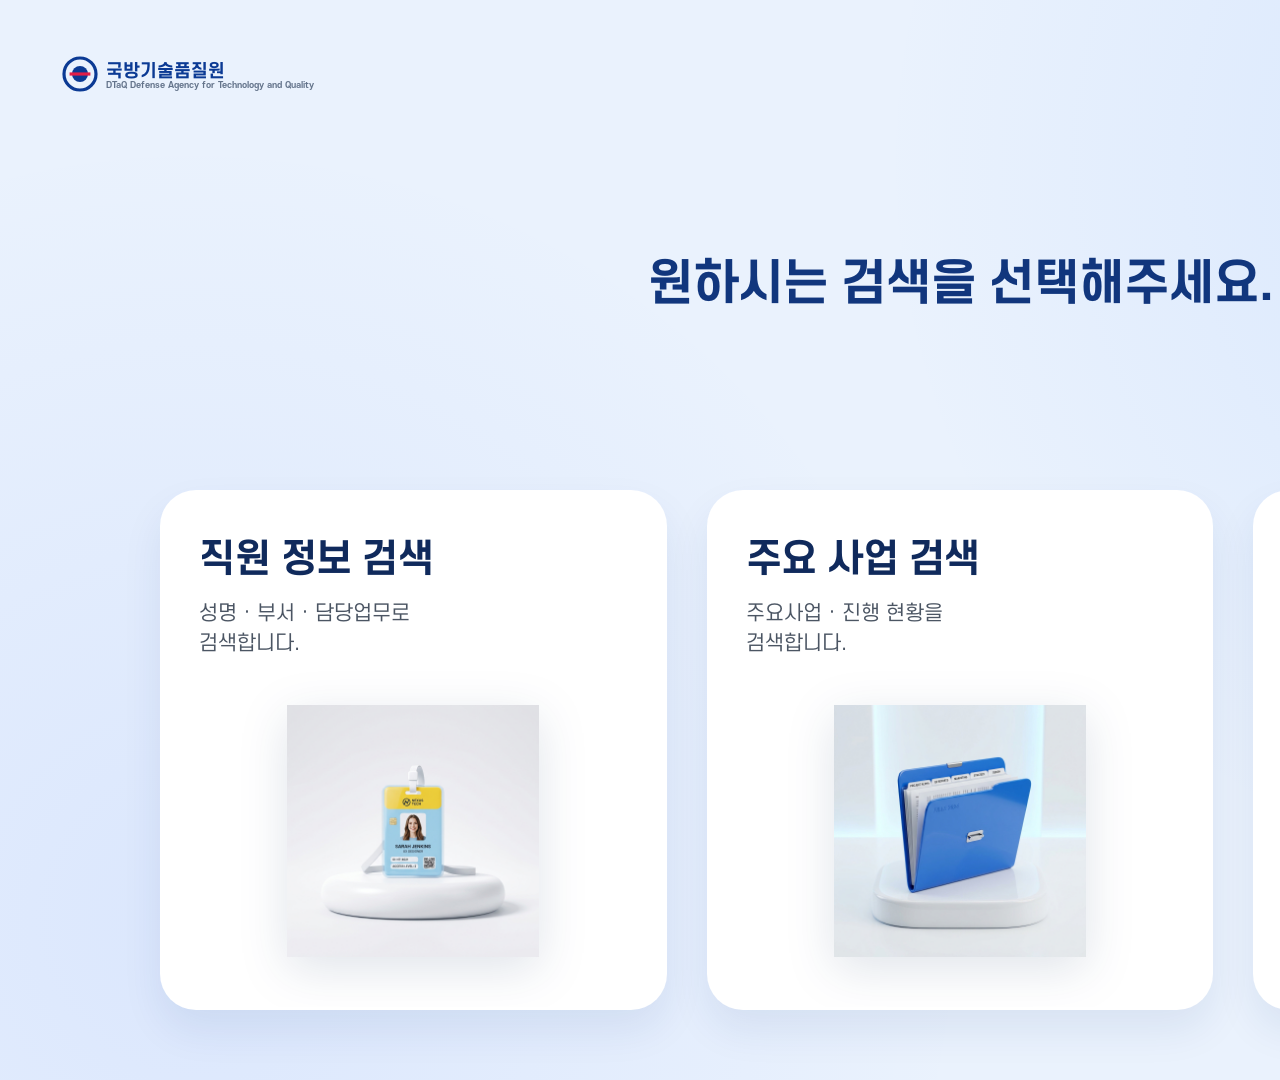
==== index.html @ c1b1f51d "first commit" ====
<!DOCTYPE html>
<html lang="ko">
<head>
    <meta charset="UTF-8">
    <meta name="viewport" content="width=device-width, initial-scale=1.0">
    <title>국방기술품질원 - 직원 정보 검색 System</title>

    <!-- Stylesheets -->
    <link rel="stylesheet" href="include/css/common.css">
    <link rel="stylesheet" href="include/css/index.css">

    <!-- JavaScript Libraries -->
    <script src="include/js/lib/jquery.min.js"></script>
    <script src="include/js/lib/hangul.js"></script>
    <script src="include/js/lib/swiper-bundle.min.js"></script>
    <script src="include/js/comm.js"></script>
    <script src="include/js/index.js"></script>
</head>
<body>

    <div class="main_cont">

        <!-- Hidden Global Input to sync search query across views -->
        <input type="hidden" id="global-search-input" value="김진호">

        <!-- ============================================================
             SCREEN 1: LANDING PAGE
             ============================================================ -->
        <div id="page-landing" class="page-container active">
            <!-- Top Header Logo -->
            <div class="landing-header">
                <div class="header-brand">
                    <svg class="brand-logo-svg" viewBox="0 0 320 60" fill="none" xmlns="http://www.w3.org/2000/svg">
                        <path d="M25 10C14 10 5 19 5 30C5 41 14 50 25 50C36 50 45 41 45 30C45 19 36 10 25 10Z" stroke="#0B3A94" stroke-width="4" fill="none"/>
                        <circle cx="25" cy="30" r="10" fill="#0B3A94"/>
                        <path d="M12 30H38" stroke="#E11D48" stroke-width="4"/>
                        <text x="58" y="34" font-family="'scdream', sans-serif" font-weight="700" font-size="22" fill="#0B3A94">국방기술품질원</text>
                        <text x="58" y="48" font-family="Arial, sans-serif" font-weight="600" font-size="11" fill="#64748B">DTaQ Defense Agency for Technology and Quality</text>
                    </svg>
                </div>
            </div>

            <!-- Central Title -->
            <div class="landing-title-box">
                <h1 class="landing-title">원하시는 검색을 선택해주세요.</h1>
            </div>

            <!-- 3 Feature Cards -->
            <div class="landing-cards-wrap">
                <!-- Card 1: Employee Search -->
                <div class="card-item" id="card-emp-search">
                    <div class="card-info">
                        <h2 class="card-title">직원 정보 검색</h2>
                        <p class="card-desc">성명 · 부서 · 담당업무로<br>검색합니다.</p>
                    </div>
                    <div class="card-img-wrap">
                        <img src="include/images/card_employee.png" alt="직원 정보 검색 아이콘" onerror="this.src='data:image/svg+xml;utf8,<svg xmlns=\'http://www.w3.org/2000/svg\' width=\'200\' height=\'200\' viewBox=\'0 0 24 24\' fill=\'none\' stroke=\'%232b7fff\' stroke-width=\'1.5\'><path d=\'M16 7a4 4 0 11-8 0 4 4 0 018 0zM12 14a7 7 0 00-7 7h14a7 7 0 00-7-7z\'/></svg>'">
                    </div>
                </div>

                <!-- Card 2: Main Project Search -->
                <div class="card-item" id="card-proj-search">
                    <div class="card-info">
                        <h2 class="card-title">주요 사업 검색</h2>
                        <p class="card-desc">주요사업 · 진행 현황을<br>검색합니다.</p>
                    </div>
                    <div class="card-img-wrap">
                        <img src="include/images/card_project.png" alt="주요 사업 검색 아이콘" onerror="this.src='data:image/svg+xml;utf8,<svg xmlns=\'http://www.w3.org/2000/svg\' width=\'200\' height=\'200\' viewBox=\'0 0 24 24\' fill=\'none\' stroke=\'%232b7fff\' stroke-width=\'1.5\'><path d=\'M3 7v10a2 2 0 002 2h14a2 2 0 002-2V9a2 2 0 00-2-2h-6l-2-2H5a2 2 0 00-2 2z\'/></svg>'">
                    </div>
                </div>

                <!-- Card 3: AI Search -->
                <div class="card-item" id="card-ai-search">
                    <div class="card-info">
                        <h2 class="card-title">AI 검색</h2>
                        <p class="card-desc">AI가 함께 원하는 정보를<br>찾습니다.</p>
                    </div>
                    <div class="card-img-wrap">
                        <img src="include/images/card_ai.png" alt="AI 검색 아이콘" onerror="this.src='data:image/svg+xml;utf8,<svg xmlns=\'http://www.w3.org/2000/svg\' width=\'200\' height=\'200\' viewBox=\'0 0 24 24\' fill=\'none\' stroke=\'%232b7fff\' stroke-width=\'1.5\'><rect x=\'3\' y=\'3\' width=\'18\' height=\'18\' rx=\'4\'/><text x=\'7\' y=\'16\' font-weight=\'bold\' fill=\'%232b7fff\' font-size=\'10\'>AI</text></svg>'">
                    </div>
                </div>
            </div>
        </div>


        <!-- ============================================================
             SCREEN 2: SEARCH RESULTS LIST PAGE
             ============================================================ -->
        <div id="page-list" class="page-container">
            <!-- App Header -->
            <header class="app-header">
                <div class="header-brand">
                    <svg class="brand-logo-svg" viewBox="0 0 320 60" fill="none" xmlns="http://www.w3.org/2000/svg">
                        <path d="M25 10C14 10 5 19 5 30C5 41 14 50 25 50C36 50 45 41 45 30C45 19 36 10 25 10Z" stroke="#0B3A94" stroke-width="4" fill="none"/>
                        <circle cx="25" cy="30" r="10" fill="#0B3A94"/>
                        <path d="M12 30H38" stroke="#E11D48" stroke-width="4"/>
                        <text x="58" y="34" font-family="'scdream', sans-serif" font-weight="700" font-size="22" fill="#0B3A94">국방기술품질원</text>
                        <text x="58" y="48" font-family="Arial, sans-serif" font-weight="600" font-size="11" fill="#64748B">DTaQ Defense Agency for Technology and Quality</text>
                    </svg>
                </div>
                <h2 class="header-title">직원 정보 검색</h2>
                <button class="btn-home">
                    <svg viewBox="0 0 24 24"><path d="M10 20v-6h4v6h5v-8h3L12 3 2 12h3v8z"/></svg>
                    처음으로
                </button>
            </header>

            <!-- Body Grid -->
            <div class="page-content-wrapper">
                <!-- Left Main Section -->
                <div class="main-section">
                    <div class="main-list-card">
                        <div class="list-top-bar">
                            <div class="list-dept-name" id="list-dept-heading">국방기술품질원</div>
                            <div class="list-result-count">검색결과 (<span id="result-count">15</span>명)</div>
                        </div>

                        <!-- Table Header -->
                        <div class="table-header">
                            <div class="col-name" id="th-col-1">성명</div>
                            <div class="col-id" id="th-col-2">사번</div>
                            <div class="col-dept" id="th-col-3">부서명</div>
                            <div class="col-pos" id="th-col-4">직책</div>
                        </div>

                        <!-- Swiper List Container -->
                        <div class="swiper-container-wrap">
                            <div class="swiper emp-swiper" id="emp-swiper">
                                <div class="swiper-wrapper" id="emp-swiper-wrapper">
                                    <!-- Dynamic Swiper Slides Generated by JS -->
                                </div>
                            </div>
                        </div>

                        <!-- Swiper Pagination Controls -->
                        <div class="list-pagination-bar">
                            <button class="pg-btn" id="btn-prev-page">◄</button>
                            <div class="pg-indicator" id="page-indicator">1/2</div>
                            <button class="pg-btn" id="btn-next-page">►</button>
                        </div>
                    </div>
                </div>

                <!-- Right Sidebar Section -->
                <div class="sidebar-section">
                    <!-- Top Search Box (Click triggers Search Mode Screen 4) -->
                    <div class="search-box-wrap trigger-keyboard-mode">
                        <input type="text" class="sync-search-input" value="김진호" readonly placeholder="성명, 사번, 부서명">
                        <button class="btn-search-clear" onclick="event.stopPropagation(); clearSearchInput();">✕</button>
                        <button class="btn-search-trigger">
                            <svg width="22" height="22" viewBox="0 0 24 24" fill="none" stroke="currentColor" stroke-width="2.5"><circle cx="11" cy="11" r="8"/><path d="M21 21l-4.35-4.35"/></svg>
                        </button>
                    </div>

                    <!-- Department Dropdown -->
                    <div class="dept-select-wrap">
                        <select id="dept-select">
                            <option value="ALL">전체부서</option>
                            <option value="안전혁신실">안전혁신실</option>
                            <option value="법무실">법무실</option>
                            <option value="정책기획실">정책기획실</option>
                            <option value="경영지원실">경영지원실</option>
                            <option value="인재개발실">인재개발실</option>
                            <option value="첨단미래기술센터">첨단미래기술센터</option>
                        </select>
                        <div class="dept-select-icon">
                            <svg width="20" height="20" viewBox="0 0 24 24" fill="none" stroke="currentColor" stroke-width="3"><path d="M6 9l6 6 6-6"/></svg>
                        </div>
                    </div>

                    <!-- Organization Tree -->
                    <div class="org-tree-card">
                        <div class="org-tree-title">조직도</div>
                        <div class="org-tree-content">
                            <!-- Root Node -->
                            <div class="tree-node expanded">
                                <div class="tree-label root-node" data-dept="ALL">
                                    <span class="tree-icon">🏢</span> 국방기술품질원
                                </div>
                                <div class="tree-children" style="display:block;">
                                    <div class="tree-label" data-dept="원장실"><span class="tree-icon">📄</span> 원장실</div>
                                    <div class="tree-label" data-dept="감사실"><span class="tree-icon">📄</span> 감사실</div>
                                    <div class="tree-label" data-dept="안전혁신실"><span class="tree-icon">📄</span> 안전혁신실</div>
                                    <div class="tree-label" data-dept="법무실"><span class="tree-icon">📄</span> 법무실</div>
                                </div>
                            </div>

                            <!-- Policy Dept Node -->
                            <div class="tree-node expanded">
                                <div class="tree-label" data-dept="정책기획부">
                                    <span class="tree-arrow">▶</span> <span class="tree-icon">📂</span> 정책기획부
                                </div>
                                <div class="tree-children">
                                    <div class="tree-label" data-dept="정책기획실"><span class="tree-icon">📄</span> 정책기획실</div>
                                    <div class="tree-label" data-dept="조직인사실"><span class="tree-icon">📄</span> 조직인사실</div>
                                    <div class="tree-label" data-dept="계획예산실"><span class="tree-icon">📄</span> 계획예산실</div>
                                </div>
                            </div>

                            <!-- Cooperation Dept Node -->
                            <div class="tree-node">
                                <div class="tree-label" data-dept="대외협력실">
                                    <span class="tree-arrow">▶</span> <span class="tree-icon">📂</span> 대외협력실
                                </div>
                                <div class="tree-children">
                                    <div class="tree-label" data-dept="대외협력기획실"><span class="tree-icon">📄</span> 대외협력기획실</div>
                                    <div class="tree-label" data-dept="국제협력실"><span class="tree-icon">📄</span> 국제협력실</div>
                                </div>
                            </div>

                            <!-- Management Dept Node -->
                            <div class="tree-node">
                                <div class="tree-label" data-dept="경영관리부">
                                    <span class="tree-arrow">▶</span> <span class="tree-icon">📂</span> 경영관리부
                                </div>
                                <div class="tree-children">
                                    <div class="tree-label" data-dept="경영지원실"><span class="tree-icon">📄</span> 경영지원실</div>
                                    <div class="tree-label" data-dept="인재개발실"><span class="tree-icon">📄</span> 인재개발실</div>
                                    <div class="tree-label" data-dept="정보화지원실"><span class="tree-icon">📄</span> 정보화지원실</div>
                                </div>
                            </div>
                        </div>
                    </div>
                </div>
            </div>
        </div>


        <!-- ============================================================
             SCREEN 3: EMPLOYEE DETAIL PAGE
             ============================================================ -->
        <div id="page-detail" class="page-container">
            <!-- App Header -->
            <header class="app-header">
                <div class="header-brand">
                    <svg class="brand-logo-svg" viewBox="0 0 320 60" fill="none" xmlns="http://www.w3.org/2000/svg">
                        <path d="M25 10C14 10 5 19 5 30C5 41 14 50 25 50C36 50 45 41 45 30C45 19 36 10 25 10Z" stroke="#0B3A94" stroke-width="4" fill="none"/>
                        <circle cx="25" cy="30" r="10" fill="#0B3A94"/>
                        <path d="M12 30H38" stroke="#E11D48" stroke-width="4"/>
                        <text x="58" y="34" font-family="'scdream', sans-serif" font-weight="700" font-size="22" fill="#0B3A94">국방기술품질원</text>
                        <text x="58" y="48" font-family="Arial, sans-serif" font-weight="600" font-size="11" fill="#64748B">DTaQ Defense Agency for Technology and Quality</text>
                    </svg>
                </div>
                <h2 class="header-title">직원 정보 검색</h2>
                <button class="btn-home">
                    <svg viewBox="0 0 24 24"><path d="M10 20v-6h4v6h5v-8h3L12 3 2 12h3v8z"/></svg>
                    처음으로
                </button>
            </header>

            <!-- Body Grid -->
            <div class="page-content-wrapper">
                <!-- Left Main Detail Area -->
                <div class="main-section">
                    <div class="detail-cards-container">
                        <!-- Top Profile Info Card -->
                        <div class="detail-card">
                            <div class="profile-info-grid">
                                <div class="profile-avatar-wrap">
                                    <svg viewBox="0 0 100 120" width="100%" height="100%" fill="#cbd5e1" style="background:#e2e8f0">
                                        <circle cx="50" cy="40" r="24" fill="#94a3b8"/>
                                        <path d="M15 110 C15 75, 85 75, 85 110 Z" fill="#64748b"/>
                                    </svg>
                                </div>
                                <table class="profile-table">
                                    <tr>
                                        <th>성명</th>
                                        <td id="detail-name">김진호</td>
                                    </tr>
                                    <tr>
                                        <th>사번</th>
                                        <td id="detail-id">261010</td>
                                    </tr>
                                    <tr>
                                        <th>근무지</th>
                                        <td id="detail-dept">정책기획실</td>
                                    </tr>
                                    <tr>
                                        <th>직급(직책)</th>
                                        <td id="detail-pos">선임연구원</td>
                                    </tr>
                                    <tr>
                                        <th>이메일</th>
                                        <td id="detail-email">honggildong@dtaq.re.kr</td>
                                    </tr>
                                    <tr>
                                        <th>연락처</th>
                                        <td id="detail-phone">055-111-1234</td>
                                    </tr>
                                </table>
                            </div>
                        </div>

                        <!-- Duties & Career History Card -->
                        <div class="detail-card">
                            <div class="section-heading">
                                <svg viewBox="0 0 24 24"><path d="M19 3h-4.18C14.4 1.84 13.3 1 12 1c-1.3 0-2.4.84-2.82 2H5c-1.1 0-2 .9-2 2v14c0 1.1.9 2 2 2h14c1.1 0 2-.9 2-2V5c0-1.1-.9-2-2-2zm-7 0c.55 0 1 .45 1 1s-.45 1-1 1-1-.45-1-1 .45-1 1-1zm2 14H7v-2h7v2zm3-4H7v-2h10v2zm0-4H7V7h10v2z"/></svg>
                                담당업무
                            </div>
                            <div class="duties-list" id="detail-duties-list">
                                <div class="duties-item">품질정책 및 품질기획 수립</div>
                                <div class="duties-item">국방품질 관리체계 기획 및 운영</div>
                                <div class="duties-item">품질 관련 통계 분석 및 보고서 지원</div>
                            </div>

                            <div class="section-heading">
                                <svg viewBox="0 0 24 24"><path d="M11.99 2C6.47 2 2 6.48 2 12s4.47 10 9.99 10C17.52 22 22 17.52 22 12S17.52 2 11.99 2zM12 20c-4.42 0-8-3.58-8-8s3.58-8 8-8 8 3.58 8 8-3.58 8-8 8zm.5-13H11v6l5.25 3.15.75-1.23-4.5-2.67z"/></svg>
                                근무이력
                            </div>
                            <div class="career-timeline" id="detail-timeline">
                                <div class="timeline-item">
                                    <div class="timeline-date">2021.01 ~ 현재</div>
                                    <div class="timeline-dept">품질기획센터</div>
                                    <div class="timeline-pos">선임연구원</div>
                                </div>
                                <div class="timeline-item">
                                    <div class="timeline-date">2018.07 ~ 2020.12</div>
                                    <div class="timeline-dept">시험평가센터</div>
                                    <div class="timeline-pos">연구원</div>
                                </div>
                                <div class="timeline-item">
                                    <div class="timeline-date">2016.01 ~ 2018.06</div>
                                    <div class="timeline-dept">기술지원센터</div>
                                    <div class="timeline-pos">연구원</div>
                                </div>
                                <div class="timeline-item">
                                    <div class="timeline-date">2014.01 ~ 2015.12</div>
                                    <div class="timeline-dept">인증지원센터</div>
                                    <div class="timeline-pos">연구보조원</div>
                                </div>
                            </div>
                        </div>
                    </div>

                    <!-- Bottom Actions -->
                    <div class="detail-actions-bar">
                        <button class="btn-led-big" id="btn-led-enlarge">LED 화면으로 크게 보기</button>
                        <button class="btn-back-list" id="btn-back-to-list">≡ 목록으로</button>
                    </div>
                </div>

                <!-- Right Sidebar Section -->
                <div class="sidebar-section">
                    <div class="search-box-wrap trigger-keyboard-mode">
                        <input type="text" class="sync-search-input" value="김진호" readonly placeholder="성명, 사번, 부서명">
                        <button class="btn-search-clear" onclick="event.stopPropagation(); clearSearchInput();">✕</button>
                        <button class="btn-search-trigger">
                            <svg width="22" height="22" viewBox="0 0 24 24" fill="none" stroke="currentColor" stroke-width="2.5"><circle cx="11" cy="11" r="8"/><path d="M21 21l-4.35-4.35"/></svg>
                        </button>
                    </div>

                    <div class="dept-select-wrap">
                        <select>
                            <option>전체부서</option>
                        </select>
                        <div class="dept-select-icon">
                            <svg width="20" height="20" viewBox="0 0 24 24" fill="none" stroke="currentColor" stroke-width="3"><path d="M6 9l6 6 6-6"/></svg>
                        </div>
                    </div>

                    <div class="org-tree-card">
                        <div class="org-tree-title">조직도</div>
                        <div class="org-tree-content">
                            <div class="tree-node expanded">
                                <div class="tree-label root-node">🏢 국방기술품질원</div>
                                <div class="tree-children" style="display:block;">
                                    <div class="tree-label">📄 원장실</div>
                                    <div class="tree-label">📄 감사실</div>
                                    <div class="tree-label">📄 안전혁신실</div>
                                    <div class="tree-label">📄 법무실</div>
                                </div>
                            </div>
                            <div class="tree-node expanded">
                                <div class="tree-label">▶ 📂 정책기획부</div>
                                <div class="tree-children" style="display:block;">
                                    <div class="tree-label active">📄 정책기획실</div>
                                    <div class="tree-label">📄 조직인사실</div>
                                    <div class="tree-label">📄 계획예산실</div>
                                </div>
                            </div>
                        </div>
                    </div>
                </div>
            </div>
        </div>


        <!-- ============================================================
             SCREEN 4: SEARCH INPUT MODE PAGE WITH VIRTUAL KEYBOARD
             ============================================================ -->
        <div id="page-search" class="page-container">
            <!-- App Header -->
            <header class="app-header">
                <div class="header-brand">
                    <svg class="brand-logo-svg" viewBox="0 0 320 60" fill="none" xmlns="http://www.w3.org/2000/svg">
                        <path d="M25 10C14 10 5 19 5 30C5 41 14 50 25 50C36 50 45 41 45 30C45 19 36 10 25 10Z" stroke="#0B3A94" stroke-width="4" fill="none"/>
                        <circle cx="25" cy="30" r="10" fill="#0B3A94"/>
                        <path d="M12 30H38" stroke="#E11D48" stroke-width="4"/>
                        <text x="58" y="34" font-family="'scdream', sans-serif" font-weight="700" font-size="22" fill="#0B3A94">국방기술품질원</text>
                        <text x="58" y="48" font-family="Arial, sans-serif" font-weight="600" font-size="11" fill="#64748B">DTaQ Defense Agency for Technology and Quality</text>
                    </svg>
                </div>
                <h2 class="header-title">직원 정보 검색</h2>
                <button class="btn-home">
                    <svg viewBox="0 0 24 24"><path d="M10 20v-6h4v6h5v-8h3L12 3 2 12h3v8z"/></svg>
                    처음으로
                </button>
            </header>

            <!-- Body Grid -->
            <div class="page-content-wrapper">
                <!-- Left Main Section (Search Guide + Keyboard) -->
                <div class="main-section">
                    <div class="search-guide-box">
                        <h2 class="search-guide-title" id="search-guide-title"><span>성명, 사번, 부서명</span>으로 검색하세요</h2>
                        <p class="search-guide-sub" id="search-guide-sub">부서를 선택하시면 <span>부서별 검색</span>을 하실 수 있습니다.</p>
                    </div>

                    <!-- Floating Dark Virtual Keyboard -->
                    <div class="virtual-keyboard-modal">
                        <div class="vk-close-btn" id="vk-close-btn">✕</div>

                        <!-- Row 1: Numbers -->
                        <div class="vk-row">
                            <button class="vk-key" data-key="1">1</button>
                            <button class="vk-key" data-key="2">2</button>
                            <button class="vk-key" data-key="3">3</button>
                            <button class="vk-key" data-key="4">4</button>
                            <button class="vk-key" data-key="5">5</button>
                            <button class="vk-key" data-key="6">6</button>
                            <button class="vk-key" data-key="7">7</button>
                            <button class="vk-key" data-key="8">8</button>
                            <button class="vk-key" data-key="9">9</button>
                            <button class="vk-key" data-key="0">0</button>
                        </div>

                        <!-- Row 2: Korean Row 1 -->
                        <div class="vk-row">
                            <button class="vk-key" data-key="ㅂ">ㅂ</button>
                            <button class="vk-key" data-key="ㅈ">ㅈ</button>
                            <button class="vk-key" data-key="ㄷ">ㄷ</button>
                            <button class="vk-key" data-key="ㄱ">ㄱ</button>
                            <button class="vk-key" data-key="ㅅ">ㅅ</button>
                            <button class="vk-key" data-key="ㅛ">ㅛ</button>
                            <button class="vk-key" data-key="ㅕ">ㅕ</button>
                            <button class="vk-key" data-key="ㅑ">ㅑ</button>
                            <button class="vk-key" data-key="ㅐ">ㅐ</button>
                            <button class="vk-key" data-key="ㅔ">ㅔ</button>
                        </div>

                        <!-- Row 3: Korean Row 2 -->
                        <div class="vk-row">
                            <button class="vk-key" data-key="ㅁ">ㅁ</button>
                            <button class="vk-key" data-key="ㄴ">ㄴ</button>
                            <button class="vk-key" data-key="ㅇ">ㅇ</button>
                            <button class="vk-key" data-key="ㄹ">ㄹ</button>
                            <button class="vk-key" data-key="ㅎ">ㅎ</button>
                            <button class="vk-key" data-key="ㅗ">ㅗ</button>
                            <button class="vk-key" data-key="ㅓ">ㅓ</button>
                            <button class="vk-key" data-key="ㅏ">ㅏ</button>
                            <button class="vk-key" data-key="ㅣ">ㅣ</button>
                        </div>

                        <!-- Row 4: Korean Row 3 + Backspace -->
                        <div class="vk-row">
                            <button class="vk-key" data-key="ㅋ">ㅋ</button>
                            <button class="vk-key" data-key="ㅌ">ㅌ</button>
                            <button class="vk-key" data-key="ㅊ">ㅊ</button>
                            <button class="vk-key" data-key="ㅍ">ㅍ</button>
                            <button class="vk-key" data-key="ㅠ">ㅠ</button>
                            <button class="vk-key" data-key="ㅜ">ㅜ</button>
                            <button class="vk-key" data-key="ㅡ">ㅡ</button>
                            <button class="vk-key btn-vk-delete" data-action="delete">← 지우기</button>
                        </div>

                        <!-- Row 5: Double consonants + Search -->
                        <div class="vk-row">
                            <button class="vk-key wide-key">한/영</button>
                            <button class="vk-key" data-key="ㅃ">ㅃ</button>
                            <button class="vk-key" data-key="ㅉ">ㅉ</button>
                            <button class="vk-key" data-key="ㄸ">ㄸ</button>
                            <button class="vk-key" data-key="ㄲ">ㄲ</button>
                            <button class="vk-key" data-key="ㅆ">ㅆ</button>
                            <button class="vk-key" data-key="ㅒ">ㅒ</button>
                            <button class="vk-key" data-key="ㅖ">ㅖ</button>
                            <button class="vk-key btn-vk-search" data-action="search">🔍 검색</button>
                        </div>
                    </div>
                </div>

                <!-- Right Sidebar Section -->
                <div class="sidebar-section">
                    <div class="search-box-wrap">
                        <input type="text" class="sync-search-input" value="성명, 사번, 부서명으로 검색하세요" placeholder="성명, 사번, 부서명으로 검색하세요">
                        <button class="btn-search-clear" onclick="clearSearchInput();">✕</button>
                        <button class="btn-search-trigger" onclick="executeSearch();">
                            <svg width="22" height="22" viewBox="0 0 24 24" fill="none" stroke="currentColor" stroke-width="2.5"><circle cx="11" cy="11" r="8"/><path d="M21 21l-4.35-4.35"/></svg>
                        </button>
                    </div>

                    <div class="dept-select-wrap">
                        <select>
                            <option>전체부서</option>
                        </select>
                        <div class="dept-select-icon">
                            <svg width="20" height="20" viewBox="0 0 24 24" fill="none" stroke="currentColor" stroke-width="3"><path d="M6 9l6 6 6-6"/></svg>
                        </div>
                    </div>

                    <div class="org-tree-card">
                        <div class="org-tree-title">조직도</div>
                        <div class="org-tree-content">
                            <div class="tree-node expanded">
                                <div class="tree-label root-node">🏢 국방기술품질원</div>
                                <div class="tree-children" style="display:block;">
                                    <div class="tree-label">📄 원장실</div>
                                    <div class="tree-label">📄 감사실</div>
                                    <div class="tree-label">📄 안전혁신실</div>
                                    <div class="tree-label">📄 법무실</div>
                                </div>
                            </div>
                        </div>
                    </div>
                </div>
            </div>
        </div>

    </div>

    <!-- ============================================================
         LED ENLARGED FULLSCREEN MODAL
         ============================================================ -->
    <div class="led-modal-overlay" id="led-modal">
        <div class="led-card">
            <div class="led-close-btn" id="btn-close-led">✕</div>
            <h2 class="led-header-title">국방기술품질원 디지털 사원증</h2>
            <div class="led-badge-box">
                <svg class="led-photo" viewBox="0 0 100 120" width="220" height="270" fill="#cbd5e1" style="background:#e2e8f0; border-radius:16px;">
                    <circle cx="50" cy="40" r="24" fill="#94a3b8"/>
                    <path d="M15 110 C15 75, 85 75, 85 110 Z" fill="#64748b"/>
                </svg>
                <table class="led-info-table">
                    <tr>
                        <th>성명</th>
                        <td id="led-name">김진호</td>
                    </tr>
                    <tr>
                        <th>사번</th>
                        <td id="led-id">261010</td>
                    </tr>
                    <tr>
                        <th>부서명</th>
                        <td id="led-dept">정책기획실</td>
                    </tr>
                    <tr>
                        <th>직급(직책)</th>
                        <td id="led-pos">선임연구원</td>
                    </tr>
                </table>
            </div>
        </div>
    </div>

</body>
</html>
---- include/css/common.css ----
@font-face {
    font-family: scdream;
    src: url(fonts/SCDream3.otf) format('truetype');
    font-weight: 300;
    font-style: normal;
}@font-face {
    font-family: scdream;
    src: url(fonts/SCDream4.otf) format('truetype');
    font-weight: 400;
    font-style: normal;
}@font-face {
    font-family: scdream;
    src: url(fonts/SCDream6.otf) format('truetype');
    font-weight: 600;
    font-style: normal;
}

* {
    font-family: scdream;
    margin: 0;
    padding: 0;
    -webkit-text-size-adjust: none;
    -ms-user-select: none;
    -moz-user-select: none;
    -webkit-user-select: none;
    -khtml-user-select: none;
    user-select: none;
    /* smooth 처리 */
    -webkit-font-smoothing: antialiased;
    -moz-osx-font-smoothing: grayscale;
}

img {
    -webkit-user-drag: none;
    -khtml-user-drag: none;
    -moz-user-drag: none;
    -o-user-drag: none;
    user-drag: none;
    pointer-events: none;
}


html,
body {
    width: 1920px;
    height: 1080px;
    margin: 0;
    padding: 0;
    overflow: hidden;
    touch-action: none;
    background: #ffffff;
}

html,
body,
div,
span,
object,
iframe,
h1,
h2,
h3,
h4,
h5,
h6,
p,
blockquote,
pre,
a,
abbr,
address,
big,
cite,
code,
del,
dfn,
em,
font,
img,
ins,
q,
s,
samp,
small,
strike,
strong,
sub,
sup,
tt,
var,
b,
u,
i,
dl,
dt,
dd,
ol,
ul,
li,
fieldset,
form,
label,
legend,
textarea,
input,
select,
table,
caption,
tbody,
tfoot,
thead,
tr,
th,
td,
article,
aside,
details,
figcaption,
figure,
footer,
header,
hgroup,
main,
nav,
section,
summary,
audio,
canvas,
video {
    margin: 0;
    padding: 0;
}

h1,
h2,
h3,
h4,
h5,
h6,
th {
    font-size: 100%;
    font-weight: 600;
}

table {
    border-collapse: collapse;
    border-spacing: 0;
    border: 0;
    width: 100%;
}

ol,
ul {
    list-style: none;
}

abbr[title] {
    border-bottom: 1px dotted;
}

img,
fieldset {
    border: 0;
}

img {
    vertical-align: middle;
}

hr {
    -moz-box-sizing: content-box;
    box-sizing: content-box;
    height: 0;
}

legend {
    width: 0;
    height: 0;
    line-height: 0;
    position: absolute;
    top: -10000px;
    left: -10000px;
    overflow: hidden;
    visibility: hidden;
}

object {
    outline: none;
}

mark {
    background: #ff0;
    color: #000;
}

code,
kbd,
pre,
samp {
    font-family: inherit;
    font-size: 1em;
}

pre {
    white-space: pre-wrap;
}

q {
    quotes: '\201C''\201D''\2018''\2019';
}

small {
    font-size: 80%;
}

sub,
sup {
    font-size: 75%;
    line-height: 0;
    position: relative;
    vertical-align: baseline;
}

sup {
    top: -0.5em;
}

sub {
    bottom: -0.25em;
}

svg:not(:root) {
    overflow: hidden;
}

figure {
    margin: 0;
}

fieldset {
    padding: 0;
    border: 0;
    margin: 0;
}

legend {
    border: 0;
    padding: 0;
}

li {
    list-style: none;
}

button,
input[type='text'],
input[type='password'],
select,
textarea {
    border-radius: 0;
    vertical-align: middle;
}

textarea {
    border: 0 none;
    resize: none;
}

input:-moz-placeholder,
textarea:-moz-placeholder {
    color: #aeaeae !important;
    font-weight: 400;
}

input::-moz-placeholder,
textarea::-moz-placeholder {
    color: #aeaeae !important;
    font-weight: 400;
}

input:-ms-input-placeholder,
textarea:-ms-input-placeholder {
    color: #aeaeae !important;
    font-weight: 400;
}

input::-webkit-input-placeholder,
textarea::-webkit-input-placeholder {
    /*    color: #aeaeae !important;*/
    font-weight: 400;
}

a {
    color: #000;
    text-decoration: none;
}

a:link,
a:visited,
a:active {
    text-decoration: none;
}

a:hover {
    color: #333;
}

button:focus {
    outline: none;
}

input:focus {
    outline: none;
}



/* 스크롤바 설정*/
::-webkit-scrollbar {
    background-color: transparent;
    width: 16px;
}

/* 스크롤바 막대 설정*/
::-webkit-scrollbar-thumb {
    background-color: #6698cb;
    border-radius: 16px;
    cursor: default;
}

::-webkit-scrollbar-thumb:hover {
    background-color: #6698cb;
    cursor: default;
}

/* 스크롤바 뒷 배경 설정*/
::-webkit-scrollbar-track {
    border-radius: 10px;
    background-color: lightgray;
    cursor: default;
}

::-webkit-scrollbar-track:hover {
    background-color: lightgray;
    cursor: default;
}

::-webkit-scrollbar-button {
    display: none;
    cursor: default;
}

.zdebug_img {
    position: absolute;
    z-index: 0;
    left: 0;
    top: 0;
    width: 1920px;
    height: 2880px;
}

.zdebug_img img {
    width: 100%;
    height: 100%;
    opacity: 0.25;
}
---- include/css/index.css ----
/* ============================================================
   DTaQ Employee Search Kiosk Application - index.css
   ============================================================ */

:root {
    --primary-blue: #1e5bb8;
    --primary-blue-hover: #164898;
    --accent-blue: #3b82f6;
    --light-blue-bg: #eaf2fd;
    --soft-bg: #f4f7fc;
    --card-bg: #ffffff;
    --text-main: #1f2937;
    --text-sub: #6b7280;
    --border-color: #d1e2f7;
    --border-highlight: #4889ed;
    --dark-keyboard-bg: #32353a;
    --key-bg: #494d54;
    --key-active: #60656e;
    --radius-lg: 24px;
    --radius-md: 14px;
    --radius-sm: 8px;
    --shadow-soft: 0 10px 30px rgba(27, 72, 148, 0.08);
    --shadow-hover: 0 16px 36px rgba(27, 72, 148, 0.15);
}

* {
    box-sizing: border-box;
    user-select: none;
}

body {
    width: 1920px;
    height: 1080px;
    margin: 0;
    padding: 0;
    background-color: #eaf2fd;
    color: var(--text-main);
    overflow: hidden;
    font-family: 'scdream', 'Pretendard', 'Malgun Gothic', sans-serif;
}

.main_cont {
    width: 1920px;
    height: 1080px;
    position: absolute;
    top: 0;
    left: 0;
    margin: 0;
    padding: 0;
    display: flex;
    flex-direction: column;
    background: linear-gradient(135deg, #edf4ff 0%, #dbe9fc 100%);
    background-image: radial-gradient(circle at 85% 15%, rgba(68, 138, 255, 0.12) 0%, transparent 40%),
                      radial-gradient(circle at 10% 85%, rgba(41, 98, 255, 0.08) 0%, transparent 40%);
    overflow: hidden;
}

/* ------------------------------------------------------------
   Common Header (Screens 2, 3, 4)
   ------------------------------------------------------------ */
.app-header {
    width: 1920px;
    height: 90px;
    background-color: #ffffff;
    display: flex;
    align-items: center;
    justify-content: space-between;
    padding: 0 40px;
    border-bottom: 1px solid rgba(200, 215, 235, 0.6);
    box-shadow: 0 4px 15px rgba(0, 30, 80, 0.03);
    z-index: 10;
}

.header-brand {
    display: flex;
    align-items: center;
    gap: 14px;
    cursor: pointer;
}

.brand-logo-svg {
    height: 48px;
    width: auto;
}

.header-title {
    font-size: 28px;
    font-weight: 600;
    color: #111827;
    letter-spacing: -0.5px;
}

.btn-home {
    display: flex;
    align-items: center;
    gap: 10px;
    background-color: #3b5998;
    color: #ffffff;
    padding: 12px 24px;
    border-radius: 10px;
    font-size: 18px;
    font-weight: 500;
    cursor: pointer;
    transition: all 0.2s ease;
    border: none;
    box-shadow: 0 4px 10px rgba(59, 89, 152, 0.2);
}

.btn-home:hover {
    background-color: #2d4373;
    transform: translateY(-1px);
}

.btn-home svg {
    width: 20px;
    height: 20px;
    fill: currentColor;
}

/* ------------------------------------------------------------
   Page Layout Grid (Screens 2, 3, 4)
   ------------------------------------------------------------ */
.page-container {
    display: none;
    width: 1920px;
    height: 1080px;
    position: absolute;
    top: 0;
    left: 0;
    opacity: 0;
    transition: opacity 0.3s ease;
}

.page-container.active {
    display: flex;
    opacity: 1;
}

.page-content-wrapper {
    display: flex;
    width: 1920px;
    height: 990px;
    padding: 30px 40px;
    gap: 30px;
}

.main-section {
    flex: 1;
    display: flex;
    flex-direction: column;
    height: 100%;
    overflow: hidden;
}

.sidebar-section {
    width: 440px;
    display: flex;
    flex-direction: column;
    gap: 20px;
    height: 100%;
}

/* ------------------------------------------------------------
   Sidebar Controls
   ------------------------------------------------------------ */
.search-box-wrap {
    background: #ffffff;
    border: 2.5px solid #2b7fff;
    border-radius: 14px;
    display: flex;
    align-items: center;
    padding: 6px 6px 6px 18px;
    box-shadow: 0 6px 16px rgba(43, 127, 255, 0.12);
}

.search-box-wrap input {
    flex: 1;
    border: none;
    font-size: 22px;
    font-weight: 600;
    color: #1a202c;
    background: transparent;
    outline: none;
}

.search-box-wrap input::placeholder {
    color: #94a3b8;
    font-weight: 400;
}

.btn-search-clear {
    width: 32px;
    height: 32px;
    border-radius: 50%;
    background: #e2e8f0;
    color: #64748b;
    display: flex;
    align-items: center;
    justify-content: center;
    font-size: 18px;
    cursor: pointer;
    margin-right: 8px;
    border: none;
}

.btn-search-trigger {
    width: 50px;
    height: 50px;
    background: #2b7fff;
    border-radius: 10px;
    display: flex;
    align-items: center;
    justify-content: center;
    color: #ffffff;
    cursor: pointer;
    border: none;
    transition: background 0.2s ease;
}

.btn-search-trigger:hover {
    background: #1a66ff;
}

.dept-select-wrap {
    background: #ffffff;
    border: 2px solid #cbd5e1;
    border-radius: 14px;
    display: flex;
    align-items: center;
    padding: 4px 6px 4px 18px;
}

.dept-select-wrap select {
    flex: 1;
    border: none;
    font-size: 20px;
    font-weight: 500;
    color: #334155;
    background: transparent;
    outline: none;
    appearance: none;
    cursor: pointer;
}

.dept-select-icon {
    width: 44px;
    height: 44px;
    background: #2b7fff;
    border-radius: 10px;
    display: flex;
    align-items: center;
    justify-content: center;
    color: #ffffff;
    pointer-events: none;
}

/* Organization Tree Card */
.org-tree-card {
    flex: 1;
    background: #ffffff;
    border-radius: 18px;
    padding: 24px 20px;
    box-shadow: 0 8px 24px rgba(0, 0, 0, 0.04);
    display: flex;
    flex-direction: column;
    overflow: hidden;
    border: 1px solid #e2e8f0;
}

.org-tree-title {
    font-size: 22px;
    font-weight: 700;
    color: #1e293b;
    margin-bottom: 16px;
    padding-left: 6px;
}

.org-tree-content {
    flex: 1;
    overflow-y: auto;
    padding-right: 8px;
}

.tree-node {
    margin-bottom: 6px;
}

.tree-label {
    display: flex;
    align-items: center;
    gap: 8px;
    padding: 10px 14px;
    border-radius: 10px;
    font-size: 17px;
    font-weight: 500;
    color: #334155;
    cursor: pointer;
    transition: all 0.15s ease;
}

.tree-label:hover {
    background-color: #f1f5f9;
}

.tree-label.active {
    background-color: #e8f1ff;
    color: #1d64d8;
    font-weight: 700;
}

.tree-label.root-node {
    background-color: #ebf3fe;
    color: #1d64d8;
    font-weight: 700;
}

.tree-arrow {
    width: 16px;
    height: 16px;
    display: inline-flex;
    align-items: center;
    justify-content: center;
    transition: transform 0.2s ease;
    font-size: 12px;
    color: #64748b;
}

.tree-node.expanded > .tree-label > .tree-arrow {
    transform: rotate(90deg);
}

.tree-icon {
    font-size: 16px;
}

.tree-children {
    display: none;
    padding-left: 26px;
    margin-top: 4px;
}

.tree-node.expanded > .tree-children {
    display: block;
}

/* ------------------------------------------------------------
   SCREEN 1: Landing Page
   ------------------------------------------------------------ */
#page-landing {
    display: flex;
    flex-direction: column;
    align-items: center;
    justify-content: space-between;
    padding: 50px 60px 70px 60px;
    width: 1920px;
    height: 1080px;
    position: absolute;
    top: 0;
    left: 0;
}

.landing-header {
    width: 100%;
    display: flex;
    align-items: center;
    justify-content: flex-start;
}

.landing-title-box {
    margin-top: 40px;
    margin-bottom: 60px;
    text-align: center;
}

.landing-title {
    font-size: 48px;
    font-weight: 700;
    color: #11367d;
    letter-spacing: -1px;
}

.landing-cards-wrap {
    display: flex;
    gap: 40px;
    width: 100%;
    max-width: 1600px;
    justify-content: center;
    align-items: center;
}

.card-item {
    flex: 1;
    background: #ffffff;
    border-radius: 36px;
    padding: 44px 36px 36px 36px;
    box-shadow: 0 20px 40px rgba(16, 52, 115, 0.08);
    display: flex;
    flex-direction: column;
    justify-content: space-between;
    height: 520px;
    cursor: pointer;
    transition: all 0.3s cubic-bezier(0.25, 0.8, 0.25, 1);
    border: 3px solid transparent;
    position: relative;
    overflow: hidden;
}

.card-item:hover {
    transform: translateY(-10px);
    box-shadow: 0 30px 60px rgba(16, 52, 115, 0.16);
    border-color: #2b7fff;
}

.card-info {
    z-index: 2;
}

.card-title {
    font-size: 38px;
    font-weight: 700;
    color: #102a5c;
    margin-bottom: 16px;
    letter-spacing: -0.5px;
}

.card-desc {
    font-size: 20px;
    color: #4b5563;
    line-height: 1.5;
    font-weight: 400;
}

.card-img-wrap {
    width: 100%;
    height: 280px;
    display: flex;
    align-items: center;
    justify-content: center;
    margin-top: 10px;
}

.card-img-wrap img {
    max-width: 90%;
    max-height: 90%;
    object-fit: contain;
    filter: drop-shadow(0 12px 24px rgba(0, 30, 80, 0.12));
}

/* ------------------------------------------------------------
   SCREEN 2: Search Results List Page
   ------------------------------------------------------------ */
.main-list-card {
    flex: 1;
    background: transparent;
    display: flex;
    flex-direction: column;
}

.list-top-bar {
    display: flex;
    align-items: flex-end;
    justify-content: space-between;
    margin-bottom: 24px;
}

.list-dept-name {
    font-size: 40px;
    font-weight: 700;
    color: #102a5c;
}

.list-result-count {
    font-size: 20px;
    color: #475569;
    font-weight: 500;
}

.list-result-count span {
    color: #2b7fff;
    font-weight: 700;
}

/* Table Header */
.table-header {
    display: flex;
    background: #e2ecf9;
    border-radius: 12px;
    padding: 16px 30px;
    margin-bottom: 14px;
    font-size: 20px;
    font-weight: 700;
    color: #334155;
    text-align: center;
}

.col-name { width: 22%; text-align: center; }
.col-id { width: 24%; text-align: center; }
.col-dept { width: 30%; text-align: center; }
.col-pos { width: 24%; text-align: center; }

/* Core Swiper Library CSS Fixes */
.emp-swiper.swiper {
    margin-left: auto;
    margin-right: auto;
    position: relative;
    overflow: hidden;
    list-style: none;
    padding: 0;
    z-index: 1;
    display: block;
    width: 100%;
    height: 510px;
}

.emp-swiper .swiper-wrapper {
    position: relative;
    width: 100%;
    height: 100%;
    z-index: 1;
    display: flex;
    transition-property: transform;
    box-sizing: content-box;
}

.emp-swiper .swiper-slide {
    flex-shrink: 0;
    width: 100%;
    height: 100%;
    position: relative;
    transition-property: transform;
    display: block;
}

.swiper-container-wrap {
    flex: 1;
    position: relative;
    overflow: hidden;
    height: 510px;
    max-height: 510px;
}

.emp-list-group {
    display: flex;
    flex-direction: column;
    gap: 10px;
    height: 510px;
}

.emp-row-card {
    display: flex;
    align-items: center;
    background: #ffffff;
    border: 1.5px solid #dbeafe;
    border-radius: 16px;
    height: 64px;
    min-height: 64px;
    padding: 0 30px;
    font-size: 21px;
    font-weight: 600;
    color: #1e293b;
    cursor: pointer;
    transition: all 0.2s ease;
    box-shadow: 0 4px 10px rgba(0, 0, 0, 0.02);
}

.emp-row-card:hover {
    border-color: #2b7fff;
    transform: translateY(-2px);
    box-shadow: 0 8px 20px rgba(43, 127, 255, 0.12);
}

.emp-row-card .col-name { color: #0f172a; font-weight: 700; }
.emp-row-card .col-id { color: #334155; font-weight: 500; }
.emp-row-card .col-dept { color: #334155; }
.emp-row-card .col-pos {
    color: #475569;
    display: flex;
    align-items: center;
    justify-content: space-between;
}

.row-arrow-icon {
    color: #2b7fff;
    font-size: 22px;
    font-weight: bold;
}

/* Custom Swiper Navigation Controls */
.list-pagination-bar {
    display: flex;
    align-items: center;
    justify-content: center;
    gap: 30px;
    margin-top: 24px;
    height: 50px;
}

.pg-btn {
    width: 90px;
    height: 50px;
    background: #dbe8fb;
    border-radius: 12px;
    display: flex;
    align-items: center;
    justify-content: center;
    font-size: 22px;
    color: #1d4ed8;
    cursor: pointer;
    border: none;
    transition: all 0.2s ease;
    box-shadow: 0 4px 10px rgba(29, 78, 216, 0.1);
}

.pg-btn:hover {
    background: #2b7fff;
    color: #ffffff;
}

.pg-btn.disabled {
    opacity: 0.4;
    cursor: not-allowed;
    background: #e2e8f0;
    color: #94a3b8;
}

.pg-indicator {
    font-size: 26px;
    font-weight: 700;
    color: #1e293b;
    min-width: 80px;
    text-align: center;
}

/* ------------------------------------------------------------
   SCREEN 3: Detail Page
   ------------------------------------------------------------ */
.detail-cards-container {
    flex: 1;
    display: flex;
    flex-direction: column;
    gap: 20px;
    overflow-y: auto;
}

.detail-card {
    background: #ffffff;
    border-radius: 20px;
    padding: 30px 36px;
    box-shadow: 0 8px 24px rgba(0, 0, 0, 0.04);
    border: 1px solid #e2e8f0;
}

/* Profile Info Top Card */
.profile-info-grid {
    display: flex;
    gap: 36px;
    align-items: center;
}

.profile-avatar-wrap {
    width: 170px;
    height: 210px;
    border-radius: 16px;
    overflow: hidden;
    background: #f1f5f9;
    box-shadow: 0 6px 16px rgba(0, 0, 0, 0.08);
    display: flex;
    align-items: center;
    justify-content: center;
    border: 1px solid #cbd5e1;
    flex-shrink: 0;
}

.profile-avatar-wrap img {
    width: 100%;
    height: 100%;
    object-fit: cover;
}

.profile-avatar-placeholder {
    width: 100%;
    height: 100%;
    display: flex;
    align-items: center;
    justify-content: center;
    background: linear-gradient(135deg, #e2e8f0 0%, #cbd5e1 100%);
    color: #64748b;
}

.profile-table {
    flex: 1;
    width: 100%;
    border-collapse: collapse;
}

.profile-table tr {
    border-bottom: 1px solid #f1f5f9;
}

.profile-table tr:last-child {
    border-bottom: none;
}

.profile-table th {
    width: 140px;
    padding: 12px 10px;
    text-align: left;
    font-size: 20px;
    font-weight: 600;
    color: #64748b;
}

.profile-table td {
    padding: 12px 10px;
    font-size: 22px;
    font-weight: 700;
    color: #1e293b;
}

/* Assigned Duties Section */
.section-heading {
    display: flex;
    align-items: center;
    gap: 10px;
    font-size: 22px;
    font-weight: 700;
    color: #1e293b;
    margin-bottom: 16px;
}

.section-heading svg {
    width: 24px;
    height: 24px;
    fill: #2b7fff;
}

.duties-list {
    display: flex;
    flex-direction: column;
    gap: 10px;
    padding-left: 6px;
    margin-bottom: 26px;
}

.duties-item {
    font-size: 19px;
    color: #334155;
    line-height: 1.5;
    display: flex;
    align-items: flex-start;
    gap: 10px;
}

.duties-item::before {
    content: "•";
    color: #64748b;
    font-size: 22px;
}

/* Timeline Section */
.career-timeline {
    display: flex;
    flex-direction: column;
    gap: 16px;
    position: relative;
    padding-left: 20px;
    border-left: 2.5px solid #2b7fff;
    margin-left: 10px;
    margin-top: 14px;
}

.timeline-item {
    position: relative;
    display: flex;
    align-items: center;
    gap: 30px;
    font-size: 19px;
}

.timeline-item::before {
    content: "";
    position: absolute;
    left: -27px;
    top: 50%;
    transform: translateY(-50%);
    width: 12px;
    height: 12px;
    background: #ffffff;
    border: 3.5px solid #2b7fff;
    border-radius: 50%;
}

.timeline-date {
    width: 200px;
    font-weight: 700;
    color: #334155;
}

.timeline-dept {
    flex: 1;
    color: #475569;
}

.timeline-pos {
    width: 140px;
    color: #475569;
}

/* Detail Page Action Buttons */
.detail-actions-bar {
    display: flex;
    align-items: center;
    justify-content: center;
    gap: 20px;
    margin-top: 20px;
}

.btn-led-big {
    background: #2b7fff;
    color: #ffffff;
    font-size: 22px;
    font-weight: 700;
    padding: 18px 40px;
    border-radius: 14px;
    border: none;
    cursor: pointer;
    box-shadow: 0 8px 20px rgba(43, 127, 255, 0.25);
    transition: all 0.2s ease;
}

.btn-led-big:hover {
    background: #1d64d8;
    transform: translateY(-2px);
}

.btn-back-list {
    background: #dbe8fb;
    color: #1d4ed8;
    font-size: 22px;
    font-weight: 700;
    padding: 18px 40px;
    border-radius: 14px;
    border: none;
    cursor: pointer;
    transition: all 0.2s ease;
    display: flex;
    align-items: center;
    gap: 10px;
}

.btn-back-list:hover {
    background: #cbdcf7;
}

/* ------------------------------------------------------------
   SCREEN 4: Search Input Page with Virtual Keyboard
   ------------------------------------------------------------ */
#page-search .main-section {
    position: relative;
    height: 100%;
    display: flex;
    flex-direction: column;
    justify-content: flex-start;
    overflow: hidden;
}

.search-guide-box {
    background: #ffffff;
    border-radius: 24px;
    padding: 70px 40px;
    text-align: center;
    box-shadow: 0 8px 24px rgba(0, 0, 0, 0.04);
    margin-top: 20px;
    width: 100%;
    border: 1px solid #e2e8f0;
}

.search-guide-title {
    font-size: 34px;
    font-weight: 700;
    color: #2b7fff;
    margin-bottom: 16px;
}

.search-guide-sub {
    font-size: 26px;
    color: #334155;
    font-weight: 600;
}

.search-guide-sub span {
    color: #2b7fff;
}

/* Virtual Keyboard Container - Anchored to Bottom */
.virtual-keyboard-modal {
    position: absolute;
    bottom: 0;
    left: 0;
    width: 100%;
    background: #32353a;
    border-radius: 36px 36px 0 0;
    padding: 40px 30px 40px 30px;
    box-shadow: 0 -10px 40px rgba(0, 0, 0, 0.25);
    display: flex;
    flex-direction: column;
    gap: 14px;
    z-index: 50;
}

.vk-close-btn {
    position: absolute;
    top: 24px;
    right: 32px;
    color: #94a3b8;
    font-size: 36px;
    cursor: pointer;
    transition: color 0.2s;
    z-index: 5;
}

.vk-close-btn:hover {
    color: #ffffff;
}

.vk-row {
    display: flex;
    justify-content: center;
    gap: 12px;
}

.vk-key {
    background: #494d54;
    color: #ffffff;
    border-radius: 14px;
    height: 72px;
    min-width: 72px;
    display: flex;
    align-items: center;
    justify-content: center;
    font-size: 26px;
    font-weight: 600;
    cursor: pointer;
    box-shadow: 0 4px 8px rgba(0, 0, 0, 0.2);
    transition: all 0.1s ease;
    border: none;
}

.vk-key:active, .vk-key.active {
    background: #60656e;
    transform: translateY(2px);
}

.vk-key.wide-key {
    padding: 0 24px;
    font-size: 22px;
    min-width: 110px;
}

.vk-key.btn-vk-delete {
    background: #434850;
    min-width: 170px;
    font-size: 22px;
}

.vk-key.btn-vk-search {
    background: #2b7fff;
    min-width: 170px;
    font-size: 24px;
    font-weight: 700;
}

.vk-key.btn-vk-search:hover {
    background: #1a66ff;
}

/* ------------------------------------------------------------
   LED Enlarged Fullscreen Modal
   ------------------------------------------------------------ */
.led-modal-overlay {
    display: none;
    position: absolute;
    top: 0;
    left: 0;
    width: 1920px;
    height: 1080px;
    background: rgba(10, 20, 45, 0.85);
    backdrop-filter: blur(10px);
    z-index: 99999;
    align-items: center;
    justify-content: center;
}

.led-modal-overlay.active {
    display: flex;
}

.led-card {
    background: #ffffff;
    border-radius: 30px;
    width: 900px;
    padding: 50px;
    box-shadow: 0 30px 80px rgba(0, 0, 0, 0.5);
    display: flex;
    flex-direction: column;
    align-items: center;
    position: relative;
}

.led-close-btn {
    position: absolute;
    top: 24px;
    right: 30px;
    font-size: 36px;
    color: #64748b;
    cursor: pointer;
}

.led-header-title {
    font-size: 36px;
    font-weight: 700;
    color: #102a5c;
    margin-bottom: 30px;
}

.led-badge-box {
    display: flex;
    gap: 40px;
    width: 100%;
    align-items: center;
    background: #f8fafc;
    border-radius: 20px;
    padding: 30px;
    border: 2px solid #e2e8f0;
}

.led-photo {
    width: 220px;
    height: 270px;
    border-radius: 16px;
    object-fit: cover;
    box-shadow: 0 8px 20px rgba(0, 0, 0, 0.1);
}

.led-info-table th {
    font-size: 24px;
    color: #64748b;
    padding: 10px 14px;
    text-align: left;
}

.led-info-table td {
    font-size: 28px;
    color: #0f172a;
    font-weight: 700;
    padding: 10px 14px;
}
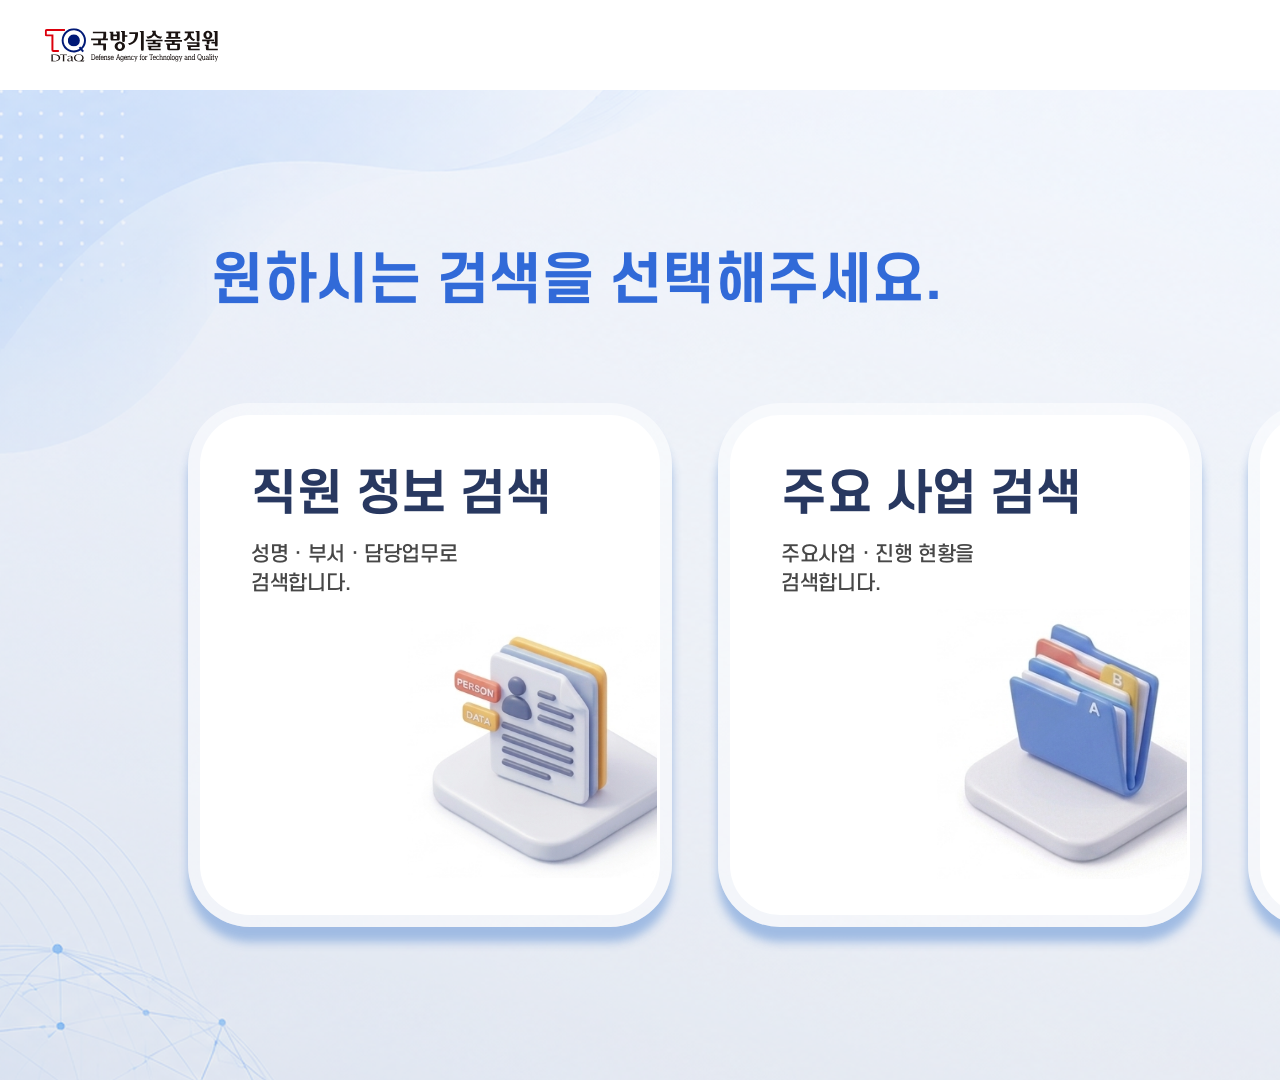
==== commit b0c7ce50: "update 260922 2" ====
--- a/index.html
+++ b/index.html
@@ -21,22 +21,16 @@
     <div class="main_cont">
 
         <!-- Hidden Global Input to sync search query across views -->
-        <input type="hidden" id="global-search-input" value="김진호">
+        <input type="hidden" id="global-search-input" value="">
 
         <!-- ============================================================
-             SCREEN 1: LANDING PAGE
+             SCREEN 1: LANDING PAGE (0.png)
              ============================================================ -->
         <div id="page-landing" class="page-container active">
             <!-- Top Header Logo -->
             <div class="landing-header">
                 <div class="header-brand">
-                    <svg class="brand-logo-svg" viewBox="0 0 320 60" fill="none" xmlns="http://www.w3.org/2000/svg">
-                        <path d="M25 10C14 10 5 19 5 30C5 41 14 50 25 50C36 50 45 41 45 30C45 19 36 10 25 10Z" stroke="#0B3A94" stroke-width="4" fill="none"/>
-                        <circle cx="25" cy="30" r="10" fill="#0B3A94"/>
-                        <path d="M12 30H38" stroke="#E11D48" stroke-width="4"/>
-                        <text x="58" y="34" font-family="'scdream', sans-serif" font-weight="700" font-size="22" fill="#0B3A94">국방기술품질원</text>
-                        <text x="58" y="48" font-family="Arial, sans-serif" font-weight="600" font-size="11" fill="#64748B">DTaQ Defense Agency for Technology and Quality</text>
-                    </svg>
+                    <img src="images/img_logo.svg" alt="국방기술품질원" class="brand-logo-img">
                 </div>
             </div>
 
@@ -54,7 +48,7 @@
                         <p class="card-desc">성명 · 부서 · 담당업무로<br>검색합니다.</p>
                     </div>
                     <div class="card-img-wrap">
-                        <img src="include/images/card_employee.png" alt="직원 정보 검색 아이콘" onerror="this.src='data:image/svg+xml;utf8,<svg xmlns=\'http://www.w3.org/2000/svg\' width=\'200\' height=\'200\' viewBox=\'0 0 24 24\' fill=\'none\' stroke=\'%232b7fff\' stroke-width=\'1.5\'><path d=\'M16 7a4 4 0 11-8 0 4 4 0 018 0zM12 14a7 7 0 00-7 7h14a7 7 0 00-7-7z\'/></svg>'">
+                        <img src="images/0_img_1.png" alt="직원 정보 검색">
                     </div>
                 </div>
 
@@ -65,7 +59,7 @@
                         <p class="card-desc">주요사업 · 진행 현황을<br>검색합니다.</p>
                     </div>
                     <div class="card-img-wrap">
-                        <img src="include/images/card_project.png" alt="주요 사업 검색 아이콘" onerror="this.src='data:image/svg+xml;utf8,<svg xmlns=\'http://www.w3.org/2000/svg\' width=\'200\' height=\'200\' viewBox=\'0 0 24 24\' fill=\'none\' stroke=\'%232b7fff\' stroke-width=\'1.5\'><path d=\'M3 7v10a2 2 0 002 2h14a2 2 0 002-2V9a2 2 0 00-2-2h-6l-2-2H5a2 2 0 00-2 2z\'/></svg>'">
+                        <img src="images/0_img_2.png" alt="주요 사업 검색">
                     </div>
                 </div>
 
@@ -76,7 +70,7 @@
                         <p class="card-desc">AI가 함께 원하는 정보를<br>찾습니다.</p>
                     </div>
                     <div class="card-img-wrap">
-                        <img src="include/images/card_ai.png" alt="AI 검색 아이콘" onerror="this.src='data:image/svg+xml;utf8,<svg xmlns=\'http://www.w3.org/2000/svg\' width=\'200\' height=\'200\' viewBox=\'0 0 24 24\' fill=\'none\' stroke=\'%232b7fff\' stroke-width=\'1.5\'><rect x=\'3\' y=\'3\' width=\'18\' height=\'18\' rx=\'4\'/><text x=\'7\' y=\'16\' font-weight=\'bold\' fill=\'%232b7fff\' font-size=\'10\'>AI</text></svg>'">
+                        <img src="images/0_img_3.png" alt="AI 검색">
                     </div>
                 </div>
             </div>
@@ -84,23 +78,308 @@
 
 
         <!-- ============================================================
-             SCREEN 2: SEARCH RESULTS LIST PAGE
+             SCREEN 2: SEARCH INPUT MODE PAGE WITH VIRTUAL KEYBOARD (A-2, A-3)
+             ============================================================ -->
+        <div id="page-search" class="page-container">
+            <!-- App Header -->
+            <header class="app-header">
+                <div class="header-brand">
+                    <img src="images/img_logo.svg" alt="국방기술품질원" class="brand-logo-img">
+                </div>
+                <h2 class="header-title">직원 정보 검색</h2>
+                <button class="btn-home">
+                    <img src="images/ico_home.svg" alt="처음으로" class="btn-home-icon">
+                    처음으로
+                </button>
+            </header>
+
+            <!-- Body Grid -->
+            <div class="page-content-wrapper">
+                <!-- Left Main Section (Search Guide + Keyboard) -->
+                <div class="main-section">
+                    <div class="search-guide-box">
+                        <h2 class="search-guide-title" id="search-guide-title"><span>성명, 사번, 부서명</span>으로 검색하세요</h2>
+                        <p class="search-guide-sub" id="search-guide-sub">부서를 선택하시면 <span>부서별 검색</span>을 하실 수 있습니다.</p>
+                    </div>
+
+                    <!-- Floating Dark Virtual Keyboard -->
+                    <div class="virtual-keyboard-modal">
+                        <div class="vk-close-btn" id="vk-close-btn-search">✕</div>
+
+                        <!-- Row 1: Numbers -->
+                        <div class="vk-row vk-row-1">
+                            <button class="vk-key" data-key="1">1</button>
+                            <button class="vk-key" data-key="2">2</button>
+                            <button class="vk-key" data-key="3">3</button>
+                            <button class="vk-key" data-key="4">4</button>
+                            <button class="vk-key" data-key="5">5</button>
+                            <button class="vk-key" data-key="6">6</button>
+                            <button class="vk-key" data-key="7">7</button>
+                            <button class="vk-key" data-key="8">8</button>
+                            <button class="vk-key" data-key="9">9</button>
+                            <button class="vk-key" data-key="0">0</button>
+                        </div>
+
+                        <!-- Row 2: Korean Row 1 -->
+                        <div class="vk-row vk-row-2">
+                            <button class="vk-key" data-key="ㅂ">ㅂ</button>
+                            <button class="vk-key" data-key="ㅈ">ㅈ</button>
+                            <button class="vk-key" data-key="ㄷ">ㄷ</button>
+                            <button class="vk-key" data-key="ㄱ">ㄱ</button>
+                            <button class="vk-key" data-key="ㅅ">ㅅ</button>
+                            <button class="vk-key" data-key="ㅛ">ㅛ</button>
+                            <button class="vk-key" data-key="ㅕ">ㅕ</button>
+                            <button class="vk-key" data-key="ㅑ">ㅑ</button>
+                            <button class="vk-key" data-key="ㅐ">ㅐ</button>
+                            <button class="vk-key" data-key="ㅔ">ㅔ</button>
+                        </div>
+
+                        <!-- Row 3: Korean Row 2 -->
+                        <div class="vk-row vk-row-3">
+                            <button class="vk-key" data-key="ㅁ">ㅁ</button>
+                            <button class="vk-key" data-key="ㄴ">ㄴ</button>
+                            <button class="vk-key" data-key="ㅇ">ㅇ</button>
+                            <button class="vk-key" data-key="ㄹ">ㄹ</button>
+                            <button class="vk-key" data-key="ㅎ">ㅎ</button>
+                            <button class="vk-key" data-key="ㅗ">ㅗ</button>
+                            <button class="vk-key" data-key="ㅓ">ㅓ</button>
+                            <button class="vk-key" data-key="ㅏ">ㅏ</button>
+                            <button class="vk-key" data-key="ㅣ">ㅣ</button>
+                        </div>
+
+                        <!-- Row 4: Korean Row 3 + Backspace -->
+                        <div class="vk-row vk-row-4">
+                            <button class="vk-key" data-key="ㅋ">ㅋ</button>
+                            <button class="vk-key" data-key="ㅌ">ㅌ</button>
+                            <button class="vk-key" data-key="ㅊ">ㅊ</button>
+                            <button class="vk-key" data-key="ㅍ">ㅍ</button>
+                            <button class="vk-key" data-key="ㅠ">ㅠ</button>
+                            <button class="vk-key" data-key="ㅜ">ㅜ</button>
+                            <button class="vk-key" data-key="ㅡ">ㅡ</button>
+                            <button class="vk-key btn-vk-delete" data-action="delete">
+                                <img src="images/keyboard_search_clear.svg" alt="" class="vk-key-icon"> 지우기
+                            </button>
+                        </div>
+
+                        <!-- Row 5: Double consonants + Search -->
+                        <div class="vk-row vk-row-5 vk-row-5-ko">
+                            <button class="vk-key wide-key btn-vk-lang" id="vk-lang-toggle-1">한/영</button>
+                            <button class="vk-key" data-key="ㅃ">ㅃ</button>
+                            <button class="vk-key" data-key="ㅉ">ㅉ</button>
+                            <button class="vk-key" data-key="ㄸ">ㄸ</button>
+                            <button class="vk-key" data-key="ㄲ">ㄲ</button>
+                            <button class="vk-key" data-key="ㅆ">ㅆ</button>
+                            <button class="vk-key" data-key="ㅒ">ㅒ</button>
+                            <button class="vk-key" data-key="ㅖ">ㅖ</button>
+                            <button class="vk-key btn-vk-search" data-action="search">
+                                <img src="images/keyboard_search_icon.svg" alt="" class="vk-key-icon"> 검색
+                            </button>
+                        </div>
+
+                        <!-- Row 5 (English): Lang + Symbols/Space + Search -->
+                        <div class="vk-row vk-row-5 vk-row-5-en" style="display: none;">
+                            <button class="vk-key wide-key btn-vk-lang">한/영</button>
+                            <button class="vk-key" data-key=".">.</button>
+                            <button class="vk-key" data-key="-">-</button>
+                            <button class="vk-key btn-vk-space" data-key=" ">SPACE</button>
+                            <button class="vk-key" data-key="@">@</button>
+                            <button class="vk-key" data-key="_">_</button>
+                            <button class="vk-key btn-vk-search" data-action="search">
+                                <img src="images/keyboard_search_icon.svg" alt="" class="vk-key-icon"> 검색
+                            </button>
+                        </div>
+                    </div>
+                </div>
+
+                <!-- Right Sidebar Section -->
+                <div class="sidebar-section">
+                    <!-- Search Input Box -->
+                    <div class="search-box-wrap trigger-keyboard-mode">
+                        <input type="text" class="sync-search-input" value="" placeholder="성명, 사번, 부서명으로 검색하세요">
+                        <button class="btn-search-clear" onclick="event.stopPropagation(); clearSearchInput();">
+                            <img src="images/search_bt_clear.svg" alt="지우기" class="clear-icon">
+                        </button>
+                        <button class="btn-search-trigger" onclick="event.stopPropagation(); executeSearch();">
+                            <img src="images/ico_search.svg" alt="검색" class="search-icon">
+                        </button>
+                    </div>
+
+                    <!-- Custom Department Dropdown (A-2-bt.png) -->
+                    <div class="dept-dropdown-container">
+                        <div class="dept-dropdown-header">
+                            <span class="dept-dropdown-selected">전체부서</span>
+                            <div class="dept-dropdown-btn">
+                                <img src="images/ico_chevron_down.svg" class="icon-chevron" alt="선택">
+                            </div>
+                        </div>
+                        <div class="dept-dropdown-list-wrap">
+                            <div class="dept-dropdown-item active" data-dept="ALL">전체부서</div>
+                            <div class="dept-dropdown-item" data-dept="원장실">원장실</div>
+                            <div class="dept-dropdown-item" data-dept="감사실">감사실</div>
+                            <div class="dept-dropdown-item" data-dept="안전혁신실">안전혁신실</div>
+                            <div class="dept-dropdown-item" data-dept="법무실">법무실</div>
+                            <div class="dept-dropdown-item" data-dept="정책기획부">정책기획부</div>
+                            <div class="dept-dropdown-item" data-dept="정책기획실">정책기획실</div>
+                            <div class="dept-dropdown-item" data-dept="조직인사실">조직인사실</div>
+                            <div class="dept-dropdown-item" data-dept="계획예산실">계획예산실</div>
+                            <div class="dept-dropdown-item" data-dept="대외협력실">대외협력실</div>
+                            <div class="dept-dropdown-item" data-dept="대외협력기획실">대외협력기획실</div>
+                            <div class="dept-dropdown-item" data-dept="국제협력실">국제협력실</div>
+                            <div class="dept-dropdown-item" data-dept="경영관리부">경영관리부</div>
+                            <div class="dept-dropdown-item" data-dept="경영지원실">경영지원실</div>
+                            <div class="dept-dropdown-item" data-dept="인재개발실">인재개발실</div>
+                            <div class="dept-dropdown-item" data-dept="정보화지원실">정보화지원실</div>
+                            <div class="dept-dropdown-item" data-dept="정보보안안전부">정보보안안전부</div>
+                            <div class="dept-dropdown-item" data-dept="첨단미래기술센터">첨단미래기술센터</div>
+                        </div>
+                    </div>
+
+                    <!-- Organization Tree Card -->
+                    <div class="org-tree-card">
+                        <div class="org-tree-title">조직도</div>
+                        <div class="org-tree-content">
+                            <!-- Root Node -->
+                            <div class="tree-root-item active" data-dept="ALL">
+                                <img src="images/ico_org_1.svg" class="tree-root-icon" alt="">
+                                <span class="tree-root-text">국방기술품질원</span>
+                            </div>
+                            <div class="tree-branch-group">
+                                <div class="tree-leaf-item" data-dept="원장실">
+                                    <span class="tree-line"></span>
+                                    <img src="images/ico_org_3.svg" class="tree-node-icon" alt="">
+                                    <span class="tree-text">원장실</span>
+                                </div>
+                                <div class="tree-leaf-item" data-dept="감사실">
+                                    <span class="tree-line"></span>
+                                    <img src="images/ico_org_3.svg" class="tree-node-icon" alt="">
+                                    <span class="tree-text">감사실</span>
+                                </div>
+                                <div class="tree-leaf-item" data-dept="안전혁신실">
+                                    <span class="tree-line"></span>
+                                    <img src="images/ico_org_3.svg" class="tree-node-icon" alt="">
+                                    <span class="tree-text">안전혁신실</span>
+                                </div>
+                                <div class="tree-leaf-item" data-dept="법무실">
+                                    <span class="tree-line"></span>
+                                    <img src="images/ico_org_3.svg" class="tree-node-icon" alt="">
+                                    <span class="tree-text">법무실</span>
+                                </div>
+
+                                <!-- 정책기획부 -->
+                                <div class="tree-folder-node expanded">
+                                    <div class="tree-folder-header" data-dept="정책기획부">
+                                        <span class="tree-toggle-arrow">▼</span>
+                                        <img src="images/ico_org_2.svg" class="tree-node-icon" alt="">
+                                        <span class="tree-text">정책기획부</span>
+                                    </div>
+                                    <div class="tree-folder-children">
+                                        <div class="tree-leaf-item" data-dept="정책기획실">
+                                            <span class="tree-line"></span>
+                                            <img src="images/ico_org_3.svg" class="tree-node-icon" alt="">
+                                            <span class="tree-text">정책기획실</span>
+                                        </div>
+                                        <div class="tree-leaf-item" data-dept="조직인사실">
+                                            <span class="tree-line"></span>
+                                            <img src="images/ico_org_3.svg" class="tree-node-icon" alt="">
+                                            <span class="tree-text">조직인사실</span>
+                                        </div>
+                                        <div class="tree-leaf-item" data-dept="계획예산실">
+                                            <span class="tree-line"></span>
+                                            <img src="images/ico_org_3.svg" class="tree-node-icon" alt="">
+                                            <span class="tree-text">계획예산실</span>
+                                        </div>
+                                    </div>
+                                </div>
+
+                                <!-- 대외협력실 -->
+                                <div class="tree-folder-node expanded">
+                                    <div class="tree-folder-header" data-dept="대외협력실">
+                                        <span class="tree-toggle-arrow">▼</span>
+                                        <img src="images/ico_org_2.svg" class="tree-node-icon" alt="">
+                                        <span class="tree-text">대외협력실</span>
+                                    </div>
+                                    <div class="tree-folder-children">
+                                        <div class="tree-leaf-item" data-dept="대외협력기획실">
+                                            <span class="tree-line"></span>
+                                            <img src="images/ico_org_3.svg" class="tree-node-icon" alt="">
+                                            <span class="tree-text">대외협력기획실</span>
+                                        </div>
+                                        <div class="tree-leaf-item" data-dept="국제협력실">
+                                            <span class="tree-line"></span>
+                                            <img src="images/ico_org_3.svg" class="tree-node-icon" alt="">
+                                            <span class="tree-text">국제협력실</span>
+                                        </div>
+                                    </div>
+                                </div>
+
+                                <!-- 경영관리부 -->
+                                <div class="tree-folder-node expanded">
+                                    <div class="tree-folder-header" data-dept="경영관리부">
+                                        <span class="tree-toggle-arrow">▼</span>
+                                        <img src="images/ico_org_2.svg" class="tree-node-icon" alt="">
+                                        <span class="tree-text">경영관리부</span>
+                                    </div>
+                                    <div class="tree-folder-children">
+                                        <div class="tree-leaf-item" data-dept="경영지원실">
+                                            <span class="tree-line"></span>
+                                            <img src="images/ico_org_3.svg" class="tree-node-icon" alt="">
+                                            <span class="tree-text">경영지원실</span>
+                                        </div>
+                                        <div class="tree-leaf-item" data-dept="인재개발실">
+                                            <span class="tree-line"></span>
+                                            <img src="images/ico_org_3.svg" class="tree-node-icon" alt="">
+                                            <span class="tree-text">인재개발실</span>
+                                        </div>
+                                        <div class="tree-leaf-item" data-dept="정보화지원실">
+                                            <span class="tree-line"></span>
+                                            <img src="images/ico_org_3.svg" class="tree-node-icon" alt="">
+                                            <span class="tree-text">정보화지원실</span>
+                                        </div>
+                                    </div>
+                                </div>
+
+                                <!-- 정보보안안전부 -->
+                                <div class="tree-folder-node expanded">
+                                    <div class="tree-folder-header" data-dept="정보보안안전부">
+                                        <span class="tree-toggle-arrow">▼</span>
+                                        <img src="images/ico_org_2.svg" class="tree-node-icon" alt="">
+                                        <span class="tree-text">정보보안안전부</span>
+                                    </div>
+                                    <div class="tree-folder-children">
+                                        <div class="tree-leaf-item" data-dept="정보보안안전부">
+                                            <span class="tree-line"></span>
+                                            <img src="images/ico_org_3.svg" class="tree-node-icon" alt="">
+                                            <span class="tree-text">정보보호센터</span>
+                                        </div>
+                                    </div>
+                                </div>
+
+                                <!-- 첨단미래기술센터 -->
+                                <div class="tree-leaf-item" data-dept="첨단미래기술센터">
+                                    <span class="tree-line"></span>
+                                    <img src="images/ico_org_3.svg" class="tree-node-icon" alt="">
+                                    <span class="tree-text">첨단미래기술센터</span>
+                                </div>
+                            </div>
+                        </div>
+                    </div>
+                </div>
+            </div>
+        </div>
+
+
+        <!-- ============================================================
+             SCREEN 3: SEARCH RESULTS LIST PAGE (A-5, A-6, A-7, and A-4 with keyboard)
              ============================================================ -->
         <div id="page-list" class="page-container">
             <!-- App Header -->
             <header class="app-header">
                 <div class="header-brand">
-                    <svg class="brand-logo-svg" viewBox="0 0 320 60" fill="none" xmlns="http://www.w3.org/2000/svg">
-                        <path d="M25 10C14 10 5 19 5 30C5 41 14 50 25 50C36 50 45 41 45 30C45 19 36 10 25 10Z" stroke="#0B3A94" stroke-width="4" fill="none"/>
-                        <circle cx="25" cy="30" r="10" fill="#0B3A94"/>
-                        <path d="M12 30H38" stroke="#E11D48" stroke-width="4"/>
-                        <text x="58" y="34" font-family="'scdream', sans-serif" font-weight="700" font-size="22" fill="#0B3A94">국방기술품질원</text>
-                        <text x="58" y="48" font-family="Arial, sans-serif" font-weight="600" font-size="11" fill="#64748B">DTaQ Defense Agency for Technology and Quality</text>
-                    </svg>
+                    <img src="images/img_logo.svg" alt="국방기술품질원" class="brand-logo-img">
                 </div>
                 <h2 class="header-title">직원 정보 검색</h2>
                 <button class="btn-home">
-                    <svg viewBox="0 0 24 24"><path d="M10 20v-6h4v6h5v-8h3L12 3 2 12h3v8z"/></svg>
+                    <img src="images/ico_home.svg" alt="처음으로" class="btn-home-icon">
                     처음으로
                 </button>
             </header>
@@ -108,7 +387,7 @@
             <!-- Body Grid -->
             <div class="page-content-wrapper">
                 <!-- Left Main Section -->
-                <div class="main-section">
+                <div class="main-section" style="position: relative;">
                     <div class="main-list-card">
                         <div class="list-top-bar">
                             <div class="list-dept-name" id="list-dept-heading">국방기술품질원</div>
@@ -121,102 +400,287 @@
                             <div class="col-id" id="th-col-2">사번</div>
                             <div class="col-dept" id="th-col-3">부서명</div>
                             <div class="col-pos" id="th-col-4">직책</div>
-                        </div>
-
-                        <!-- Swiper List Container -->
+                            <div class="col-arrow"></div>
+                        </div>
+
+                        <!-- Swiper List Container (7 fixed slots) -->
                         <div class="swiper-container-wrap">
                             <div class="swiper emp-swiper" id="emp-swiper">
                                 <div class="swiper-wrapper" id="emp-swiper-wrapper">
-                                    <!-- Dynamic Swiper Slides Generated by JS -->
+                                    <!-- Dynamic Swiper Slides with 7 slots each -->
                                 </div>
                             </div>
                         </div>
 
                         <!-- Swiper Pagination Controls -->
                         <div class="list-pagination-bar">
-                            <button class="pg-btn" id="btn-prev-page">◄</button>
+                            <button class="pg-btn" id="btn-prev-page">
+                                <img src="images/ico_page_l.svg" alt="이전" class="pg-icon">
+                            </button>
                             <div class="pg-indicator" id="page-indicator">1/2</div>
-                            <button class="pg-btn" id="btn-next-page">►</button>
+                            <button class="pg-btn" id="btn-next-page">
+                                <img src="images/ico_page_r.svg" alt="다음" class="pg-icon">
+                            </button>
+                        </div>
+                    </div>
+
+                    <!-- Overlay Virtual Keyboard on List View (A-4.png) -->
+                    <div class="virtual-keyboard-modal list-vk-overlay" id="list-vk-modal" style="display: none;">
+                        <div class="vk-close-btn" id="vk-close-btn-list">✕</div>
+
+                        <!-- Row 1: Numbers -->
+                        <div class="vk-row vk-row-1">
+                            <button class="vk-key" data-key="1">1</button>
+                            <button class="vk-key" data-key="2">2</button>
+                            <button class="vk-key" data-key="3">3</button>
+                            <button class="vk-key" data-key="4">4</button>
+                            <button class="vk-key" data-key="5">5</button>
+                            <button class="vk-key" data-key="6">6</button>
+                            <button class="vk-key" data-key="7">7</button>
+                            <button class="vk-key" data-key="8">8</button>
+                            <button class="vk-key" data-key="9">9</button>
+                            <button class="vk-key" data-key="0">0</button>
+                        </div>
+
+                        <!-- Row 2 -->
+                        <div class="vk-row vk-row-2">
+                            <button class="vk-key" data-key="ㅂ">ㅂ</button>
+                            <button class="vk-key" data-key="ㅈ">ㅈ</button>
+                            <button class="vk-key" data-key="ㄷ">ㄷ</button>
+                            <button class="vk-key" data-key="ㄱ">ㄱ</button>
+                            <button class="vk-key" data-key="ㅅ">ㅅ</button>
+                            <button class="vk-key" data-key="ㅛ">ㅛ</button>
+                            <button class="vk-key" data-key="ㅕ">ㅕ</button>
+                            <button class="vk-key" data-key="ㅑ">ㅑ</button>
+                            <button class="vk-key" data-key="ㅐ">ㅐ</button>
+                            <button class="vk-key" data-key="ㅔ">ㅔ</button>
+                        </div>
+
+                        <!-- Row 3 -->
+                        <div class="vk-row vk-row-3">
+                            <button class="vk-key" data-key="ㅁ">ㅁ</button>
+                            <button class="vk-key" data-key="ㄴ">ㄴ</button>
+                            <button class="vk-key" data-key="ㅇ">ㅇ</button>
+                            <button class="vk-key" data-key="ㄹ">ㄹ</button>
+                            <button class="vk-key" data-key="ㅎ">ㅎ</button>
+                            <button class="vk-key" data-key="ㅗ">ㅗ</button>
+                            <button class="vk-key" data-key="ㅓ">ㅓ</button>
+                            <button class="vk-key" data-key="ㅏ">ㅏ</button>
+                            <button class="vk-key" data-key="ㅣ">ㅣ</button>
+                        </div>
+
+                        <!-- Row 4 -->
+                        <div class="vk-row vk-row-4">
+                            <button class="vk-key" data-key="ㅋ">ㅋ</button>
+                            <button class="vk-key" data-key="ㅌ">ㅌ</button>
+                            <button class="vk-key" data-key="ㅊ">ㅊ</button>
+                            <button class="vk-key" data-key="ㅍ">ㅍ</button>
+                            <button class="vk-key" data-key="ㅠ">ㅠ</button>
+                            <button class="vk-key" data-key="ㅜ">ㅜ</button>
+                            <button class="vk-key" data-key="ㅡ">ㅡ</button>
+                            <button class="vk-key btn-vk-delete" data-action="delete">
+                                <img src="images/keyboard_search_clear.svg" alt="" class="vk-key-icon"> 지우기
+                            </button>
+                        </div>
+
+                        <!-- Row 5: Double consonants + Search -->
+                        <div class="vk-row vk-row-5 vk-row-5-ko">
+                            <button class="vk-key wide-key btn-vk-lang" id="vk-lang-toggle-2">한/영</button>
+                            <button class="vk-key" data-key="ㅃ">ㅃ</button>
+                            <button class="vk-key" data-key="ㅉ">ㅉ</button>
+                            <button class="vk-key" data-key="ㄸ">ㄸ</button>
+                            <button class="vk-key" data-key="ㄲ">ㄲ</button>
+                            <button class="vk-key" data-key="ㅆ">ㅆ</button>
+                            <button class="vk-key" data-key="ㅒ">ㅒ</button>
+                            <button class="vk-key" data-key="ㅖ">ㅖ</button>
+                            <button class="vk-key btn-vk-search" data-action="search">
+                                <img src="images/keyboard_search_icon.svg" alt="" class="vk-key-icon"> 검색
+                            </button>
+                        </div>
+
+                        <!-- Row 5 (English): Lang + Symbols/Space + Search -->
+                        <div class="vk-row vk-row-5 vk-row-5-en" style="display: none;">
+                            <button class="vk-key wide-key btn-vk-lang">한/영</button>
+                            <button class="vk-key" data-key=".">.</button>
+                            <button class="vk-key" data-key="-">-</button>
+                            <button class="vk-key btn-vk-space" data-key=" ">SPACE</button>
+                            <button class="vk-key" data-key="@">@</button>
+                            <button class="vk-key" data-key="_">_</button>
+                            <button class="vk-key btn-vk-search" data-action="search">
+                                <img src="images/keyboard_search_icon.svg" alt="" class="vk-key-icon"> 검색
+                            </button>
                         </div>
                     </div>
                 </div>
 
                 <!-- Right Sidebar Section -->
                 <div class="sidebar-section">
-                    <!-- Top Search Box (Click triggers Search Mode Screen 4) -->
+                    <!-- Search Box -->
                     <div class="search-box-wrap trigger-keyboard-mode">
-                        <input type="text" class="sync-search-input" value="김진호" readonly placeholder="성명, 사번, 부서명">
-                        <button class="btn-search-clear" onclick="event.stopPropagation(); clearSearchInput();">✕</button>
-                        <button class="btn-search-trigger">
-                            <svg width="22" height="22" viewBox="0 0 24 24" fill="none" stroke="currentColor" stroke-width="2.5"><circle cx="11" cy="11" r="8"/><path d="M21 21l-4.35-4.35"/></svg>
+                        <input type="text" class="sync-search-input" value="" placeholder="성명, 사번, 부서명으로 검색하세요">
+                        <button class="btn-search-clear" onclick="event.stopPropagation(); clearSearchInput();">
+                            <img src="images/search_bt_clear.svg" alt="지우기" class="clear-icon">
                         </button>
-                    </div>
-
-                    <!-- Department Dropdown -->
-                    <div class="dept-select-wrap">
-                        <select id="dept-select">
-                            <option value="ALL">전체부서</option>
-                            <option value="안전혁신실">안전혁신실</option>
-                            <option value="법무실">법무실</option>
-                            <option value="정책기획실">정책기획실</option>
-                            <option value="경영지원실">경영지원실</option>
-                            <option value="인재개발실">인재개발실</option>
-                            <option value="첨단미래기술센터">첨단미래기술센터</option>
-                        </select>
-                        <div class="dept-select-icon">
-                            <svg width="20" height="20" viewBox="0 0 24 24" fill="none" stroke="currentColor" stroke-width="3"><path d="M6 9l6 6 6-6"/></svg>
-                        </div>
-                    </div>
-
-                    <!-- Organization Tree -->
+                        <button class="btn-search-trigger" onclick="event.stopPropagation(); executeSearch();">
+                            <img src="images/ico_search.svg" alt="검색" class="search-icon">
+                        </button>
+                    </div>
+
+                    <!-- Custom Department Dropdown -->
+                    <div class="dept-dropdown-container">
+                        <div class="dept-dropdown-header">
+                            <span class="dept-dropdown-selected">전체부서</span>
+                            <div class="dept-dropdown-btn">
+                                <img src="images/ico_chevron_down.svg" class="icon-chevron" alt="선택">
+                            </div>
+                        </div>
+                        <div class="dept-dropdown-list-wrap">
+                            <div class="dept-dropdown-item active" data-dept="ALL">전체부서</div>
+                            <div class="dept-dropdown-item" data-dept="원장실">원장실</div>
+                            <div class="dept-dropdown-item" data-dept="감사실">감사실</div>
+                            <div class="dept-dropdown-item" data-dept="안전혁신실">안전혁신실</div>
+                            <div class="dept-dropdown-item" data-dept="법무실">법무실</div>
+                            <div class="dept-dropdown-item" data-dept="정책기획부">정책기획부</div>
+                            <div class="dept-dropdown-item" data-dept="정책기획실">정책기획실</div>
+                            <div class="dept-dropdown-item" data-dept="조직인사실">조직인사실</div>
+                            <div class="dept-dropdown-item" data-dept="계획예산실">계획예산실</div>
+                            <div class="dept-dropdown-item" data-dept="대외협력실">대외협력실</div>
+                            <div class="dept-dropdown-item" data-dept="대외협력기획실">대외협력기획실</div>
+                            <div class="dept-dropdown-item" data-dept="국제협력실">국제협력실</div>
+                            <div class="dept-dropdown-item" data-dept="경영관리부">경영관리부</div>
+                            <div class="dept-dropdown-item" data-dept="경영지원실">경영지원실</div>
+                            <div class="dept-dropdown-item" data-dept="인재개발실">인재개발실</div>
+                            <div class="dept-dropdown-item" data-dept="정보화지원실">정보화지원실</div>
+                            <div class="dept-dropdown-item" data-dept="정보보안안전부">정보보안안전부</div>
+                            <div class="dept-dropdown-item" data-dept="첨단미래기술센터">첨단미래기술센터</div>
+                        </div>
+                    </div>
+
+                    <!-- Organization Tree Card -->
                     <div class="org-tree-card">
                         <div class="org-tree-title">조직도</div>
                         <div class="org-tree-content">
                             <!-- Root Node -->
-                            <div class="tree-node expanded">
-                                <div class="tree-label root-node" data-dept="ALL">
-                                    <span class="tree-icon">🏢</span> 국방기술품질원
-                                </div>
-                                <div class="tree-children" style="display:block;">
-                                    <div class="tree-label" data-dept="원장실"><span class="tree-icon">📄</span> 원장실</div>
-                                    <div class="tree-label" data-dept="감사실"><span class="tree-icon">📄</span> 감사실</div>
-                                    <div class="tree-label" data-dept="안전혁신실"><span class="tree-icon">📄</span> 안전혁신실</div>
-                                    <div class="tree-label" data-dept="법무실"><span class="tree-icon">📄</span> 법무실</div>
-                                </div>
-                            </div>
-
-                            <!-- Policy Dept Node -->
-                            <div class="tree-node expanded">
-                                <div class="tree-label" data-dept="정책기획부">
-                                    <span class="tree-arrow">▶</span> <span class="tree-icon">📂</span> 정책기획부
-                                </div>
-                                <div class="tree-children">
-                                    <div class="tree-label" data-dept="정책기획실"><span class="tree-icon">📄</span> 정책기획실</div>
-                                    <div class="tree-label" data-dept="조직인사실"><span class="tree-icon">📄</span> 조직인사실</div>
-                                    <div class="tree-label" data-dept="계획예산실"><span class="tree-icon">📄</span> 계획예산실</div>
-                                </div>
-                            </div>
-
-                            <!-- Cooperation Dept Node -->
-                            <div class="tree-node">
-                                <div class="tree-label" data-dept="대외협력실">
-                                    <span class="tree-arrow">▶</span> <span class="tree-icon">📂</span> 대외협력실
-                                </div>
-                                <div class="tree-children">
-                                    <div class="tree-label" data-dept="대외협력기획실"><span class="tree-icon">📄</span> 대외협력기획실</div>
-                                    <div class="tree-label" data-dept="국제협력실"><span class="tree-icon">📄</span> 국제협력실</div>
-                                </div>
-                            </div>
-
-                            <!-- Management Dept Node -->
-                            <div class="tree-node">
-                                <div class="tree-label" data-dept="경영관리부">
-                                    <span class="tree-arrow">▶</span> <span class="tree-icon">📂</span> 경영관리부
-                                </div>
-                                <div class="tree-children">
-                                    <div class="tree-label" data-dept="경영지원실"><span class="tree-icon">📄</span> 경영지원실</div>
-                                    <div class="tree-label" data-dept="인재개발실"><span class="tree-icon">📄</span> 인재개발실</div>
-                                    <div class="tree-label" data-dept="정보화지원실"><span class="tree-icon">📄</span> 정보화지원실</div>
+                            <div class="tree-root-item active" data-dept="ALL">
+                                <img src="images/ico_org_1.svg" class="tree-root-icon" alt="">
+                                <span class="tree-root-text">국방기술품질원</span>
+                            </div>
+                            <div class="tree-branch-group">
+                                <div class="tree-leaf-item" data-dept="원장실">
+                                    <span class="tree-line"></span>
+                                    <img src="images/ico_org_3.svg" class="tree-node-icon" alt="">
+                                    <span class="tree-text">원장실</span>
+                                </div>
+                                <div class="tree-leaf-item" data-dept="감사실">
+                                    <span class="tree-line"></span>
+                                    <img src="images/ico_org_3.svg" class="tree-node-icon" alt="">
+                                    <span class="tree-text">감사실</span>
+                                </div>
+                                <div class="tree-leaf-item" data-dept="안전혁신실">
+                                    <span class="tree-line"></span>
+                                    <img src="images/ico_org_3.svg" class="tree-node-icon" alt="">
+                                    <span class="tree-text">안전혁신실</span>
+                                </div>
+                                <div class="tree-leaf-item" data-dept="법무실">
+                                    <span class="tree-line"></span>
+                                    <img src="images/ico_org_3.svg" class="tree-node-icon" alt="">
+                                    <span class="tree-text">법무실</span>
+                                </div>
+
+                                <!-- 정책기획부 -->
+                                <div class="tree-folder-node expanded">
+                                    <div class="tree-folder-header" data-dept="정책기획부">
+                                        <span class="tree-toggle-arrow">▼</span>
+                                        <img src="images/ico_org_2.svg" class="tree-node-icon" alt="">
+                                        <span class="tree-text">정책기획부</span>
+                                    </div>
+                                    <div class="tree-folder-children">
+                                        <div class="tree-leaf-item" data-dept="정책기획실">
+                                            <span class="tree-line"></span>
+                                            <img src="images/ico_org_3.svg" class="tree-node-icon" alt="">
+                                            <span class="tree-text">정책기획실</span>
+                                        </div>
+                                        <div class="tree-leaf-item" data-dept="조직인사실">
+                                            <span class="tree-line"></span>
+                                            <img src="images/ico_org_3.svg" class="tree-node-icon" alt="">
+                                            <span class="tree-text">조직인사실</span>
+                                        </div>
+                                        <div class="tree-leaf-item" data-dept="계획예산실">
+                                            <span class="tree-line"></span>
+                                            <img src="images/ico_org_3.svg" class="tree-node-icon" alt="">
+                                            <span class="tree-text">계획예산실</span>
+                                        </div>
+                                    </div>
+                                </div>
+
+                                <!-- 대외협력실 -->
+                                <div class="tree-folder-node expanded">
+                                    <div class="tree-folder-header" data-dept="대외협력실">
+                                        <span class="tree-toggle-arrow">▼</span>
+                                        <img src="images/ico_org_2.svg" class="tree-node-icon" alt="">
+                                        <span class="tree-text">대외협력실</span>
+                                    </div>
+                                    <div class="tree-folder-children">
+                                        <div class="tree-leaf-item" data-dept="대외협력기획실">
+                                            <span class="tree-line"></span>
+                                            <img src="images/ico_org_3.svg" class="tree-node-icon" alt="">
+                                            <span class="tree-text">대외협력기획실</span>
+                                        </div>
+                                        <div class="tree-leaf-item" data-dept="국제협력실">
+                                            <span class="tree-line"></span>
+                                            <img src="images/ico_org_3.svg" class="tree-node-icon" alt="">
+                                            <span class="tree-text">국제협력실</span>
+                                        </div>
+                                    </div>
+                                </div>
+
+                                <!-- 경영관리부 -->
+                                <div class="tree-folder-node expanded">
+                                    <div class="tree-folder-header" data-dept="경영관리부">
+                                        <span class="tree-toggle-arrow">▼</span>
+                                        <img src="images/ico_org_2.svg" class="tree-node-icon" alt="">
+                                        <span class="tree-text">경영관리부</span>
+                                    </div>
+                                    <div class="tree-folder-children">
+                                        <div class="tree-leaf-item" data-dept="경영지원실">
+                                            <span class="tree-line"></span>
+                                            <img src="images/ico_org_3.svg" class="tree-node-icon" alt="">
+                                            <span class="tree-text">경영지원실</span>
+                                        </div>
+                                        <div class="tree-leaf-item" data-dept="인재개발실">
+                                            <span class="tree-line"></span>
+                                            <img src="images/ico_org_3.svg" class="tree-node-icon" alt="">
+                                            <span class="tree-text">인재개발실</span>
+                                        </div>
+                                        <div class="tree-leaf-item" data-dept="정보화지원실">
+                                            <span class="tree-line"></span>
+                                            <img src="images/ico_org_3.svg" class="tree-node-icon" alt="">
+                                            <span class="tree-text">정보화지원실</span>
+                                        </div>
+                                    </div>
+                                </div>
+
+                                <!-- 정보보안안전부 -->
+                                <div class="tree-folder-node expanded">
+                                    <div class="tree-folder-header" data-dept="정보보안안전부">
+                                        <span class="tree-toggle-arrow">▼</span>
+                                        <img src="images/ico_org_2.svg" class="tree-node-icon" alt="">
+                                        <span class="tree-text">정보보안안전부</span>
+                                    </div>
+                                    <div class="tree-folder-children">
+                                        <div class="tree-leaf-item" data-dept="정보보안안전부">
+                                            <span class="tree-line"></span>
+                                            <img src="images/ico_org_3.svg" class="tree-node-icon" alt="">
+                                            <span class="tree-text">정보보호센터</span>
+                                        </div>
+                                    </div>
+                                </div>
+
+                                <!-- 첨단미래기술센터 -->
+                                <div class="tree-leaf-item" data-dept="첨단미래기술센터">
+                                    <span class="tree-line"></span>
+                                    <img src="images/ico_org_3.svg" class="tree-node-icon" alt="">
+                                    <span class="tree-text">첨단미래기술센터</span>
                                 </div>
                             </div>
                         </div>
@@ -227,23 +691,17 @@
 
 
         <!-- ============================================================
-             SCREEN 3: EMPLOYEE DETAIL PAGE
+             SCREEN 4: EMPLOYEE DETAIL PAGE (A-8 -1, A-8 -2)
              ============================================================ -->
         <div id="page-detail" class="page-container">
             <!-- App Header -->
             <header class="app-header">
                 <div class="header-brand">
-                    <svg class="brand-logo-svg" viewBox="0 0 320 60" fill="none" xmlns="http://www.w3.org/2000/svg">
-                        <path d="M25 10C14 10 5 19 5 30C5 41 14 50 25 50C36 50 45 41 45 30C45 19 36 10 25 10Z" stroke="#0B3A94" stroke-width="4" fill="none"/>
-                        <circle cx="25" cy="30" r="10" fill="#0B3A94"/>
-                        <path d="M12 30H38" stroke="#E11D48" stroke-width="4"/>
-                        <text x="58" y="34" font-family="'scdream', sans-serif" font-weight="700" font-size="22" fill="#0B3A94">국방기술품질원</text>
-                        <text x="58" y="48" font-family="Arial, sans-serif" font-weight="600" font-size="11" fill="#64748B">DTaQ Defense Agency for Technology and Quality</text>
-                    </svg>
+                    <img src="images/img_logo.svg" alt="국방기술품질원" class="brand-logo-img">
                 </div>
                 <h2 class="header-title">직원 정보 검색</h2>
                 <button class="btn-home">
-                    <svg viewBox="0 0 24 24"><path d="M10 20v-6h4v6h5v-8h3L12 3 2 12h3v8z"/></svg>
+                    <img src="images/ico_home.svg" alt="처음으로" class="btn-home-icon">
                     처음으로
                 </button>
             </header>
@@ -254,18 +712,15 @@
                 <div class="main-section">
                     <div class="detail-cards-container">
                         <!-- Top Profile Info Card -->
-                        <div class="detail-card">
+                        <div class="detail-card profile-card">
                             <div class="profile-info-grid">
                                 <div class="profile-avatar-wrap">
-                                    <svg viewBox="0 0 100 120" width="100%" height="100%" fill="#cbd5e1" style="background:#e2e8f0">
-                                        <circle cx="50" cy="40" r="24" fill="#94a3b8"/>
-                                        <path d="M15 110 C15 75, 85 75, 85 110 Z" fill="#64748b"/>
-                                    </svg>
+                                    <img id="detail-photo" src="images/img_photo.png" alt="프로필 사진">
                                 </div>
                                 <table class="profile-table">
                                     <tr>
                                         <th>성명</th>
-                                        <td id="detail-name">김진호</td>
+                                        <td id="detail-name" class="val-name">김진호</td>
                                     </tr>
                                     <tr>
                                         <th>사번</th>
@@ -275,9 +730,12 @@
                                         <th>근무지</th>
                                         <td id="detail-dept">정책기획실</td>
                                     </tr>
-                                    <tr>
+                                    <tr class="row-pos">
                                         <th>직급(직책)</th>
-                                        <td id="detail-pos">선임연구원</td>
+                                        <td>
+                                            <div id="detail-pos">선임연구원</div>
+                                            <div id="detail-job-desc" class="sub-job-desc">품질정책 및 품질기획 수립</div>
+                                        </td>
                                     </tr>
                                     <tr>
                                         <th>이메일</th>
@@ -292,41 +750,14 @@
                         </div>
 
                         <!-- Duties & Career History Card -->
-                        <div class="detail-card">
+                        <div class="detail-card career-card">
                             <div class="section-heading">
-                                <svg viewBox="0 0 24 24"><path d="M19 3h-4.18C14.4 1.84 13.3 1 12 1c-1.3 0-2.4.84-2.82 2H5c-1.1 0-2 .9-2 2v14c0 1.1.9 2 2 2h14c1.1 0 2-.9 2-2V5c0-1.1-.9-2-2-2zm-7 0c.55 0 1 .45 1 1s-.45 1-1 1-1-.45-1-1 .45-1 1-1zm2 14H7v-2h7v2zm3-4H7v-2h10v2zm0-4H7V7h10v2z"/></svg>
-                                담당업무
-                            </div>
-                            <div class="duties-list" id="detail-duties-list">
-                                <div class="duties-item">품질정책 및 품질기획 수립</div>
-                                <div class="duties-item">국방품질 관리체계 기획 및 운영</div>
-                                <div class="duties-item">품질 관련 통계 분석 및 보고서 지원</div>
-                            </div>
-
-                            <div class="section-heading">
-                                <svg viewBox="0 0 24 24"><path d="M11.99 2C6.47 2 2 6.48 2 12s4.47 10 9.99 10C17.52 22 22 17.52 22 12S17.52 2 11.99 2zM12 20c-4.42 0-8-3.58-8-8s3.58-8 8-8 8 3.58 8 8-3.58 8-8 8zm.5-13H11v6l5.25 3.15.75-1.23-4.5-2.67z"/></svg>
+                                <img src="images/ico_career.svg" alt="" class="section-icon">
                                 근무이력
                             </div>
-                            <div class="career-timeline" id="detail-timeline">
-                                <div class="timeline-item">
-                                    <div class="timeline-date">2021.01 ~ 현재</div>
-                                    <div class="timeline-dept">품질기획센터</div>
-                                    <div class="timeline-pos">선임연구원</div>
-                                </div>
-                                <div class="timeline-item">
-                                    <div class="timeline-date">2018.07 ~ 2020.12</div>
-                                    <div class="timeline-dept">시험평가센터</div>
-                                    <div class="timeline-pos">연구원</div>
-                                </div>
-                                <div class="timeline-item">
-                                    <div class="timeline-date">2016.01 ~ 2018.06</div>
-                                    <div class="timeline-dept">기술지원센터</div>
-                                    <div class="timeline-pos">연구원</div>
-                                </div>
-                                <div class="timeline-item">
-                                    <div class="timeline-date">2014.01 ~ 2015.12</div>
-                                    <div class="timeline-dept">인증지원센터</div>
-                                    <div class="timeline-pos">연구보조원</div>
+                            <div class="career-timeline-scroll" id="detail-timeline-scroll">
+                                <div class="career-timeline" id="detail-timeline">
+                                    <!-- Dynamic timeline items -->
                                 </div>
                             </div>
                         </div>
@@ -335,47 +766,181 @@
                     <!-- Bottom Actions -->
                     <div class="detail-actions-bar">
                         <button class="btn-led-big" id="btn-led-enlarge">LED 화면으로 크게 보기</button>
-                        <button class="btn-back-list" id="btn-back-to-list">≡ 목록으로</button>
+                        <button class="btn-back-list" id="btn-back-to-list">
+                            <img src="images/ico_listreturn.svg" alt="" class="btn-return-icon">
+                            목록으로
+                        </button>
                     </div>
                 </div>
 
                 <!-- Right Sidebar Section -->
                 <div class="sidebar-section">
+                    <!-- Search Box -->
                     <div class="search-box-wrap trigger-keyboard-mode">
-                        <input type="text" class="sync-search-input" value="김진호" readonly placeholder="성명, 사번, 부서명">
-                        <button class="btn-search-clear" onclick="event.stopPropagation(); clearSearchInput();">✕</button>
-                        <button class="btn-search-trigger">
-                            <svg width="22" height="22" viewBox="0 0 24 24" fill="none" stroke="currentColor" stroke-width="2.5"><circle cx="11" cy="11" r="8"/><path d="M21 21l-4.35-4.35"/></svg>
+                        <input type="text" class="sync-search-input" value="" placeholder="성명, 사번, 부서명으로 검색하세요">
+                        <button class="btn-search-clear" onclick="event.stopPropagation(); clearSearchInput();">
+                            <img src="images/search_bt_clear.svg" alt="지우기" class="clear-icon">
                         </button>
-                    </div>
-
-                    <div class="dept-select-wrap">
-                        <select>
-                            <option>전체부서</option>
-                        </select>
-                        <div class="dept-select-icon">
-                            <svg width="20" height="20" viewBox="0 0 24 24" fill="none" stroke="currentColor" stroke-width="3"><path d="M6 9l6 6 6-6"/></svg>
-                        </div>
-                    </div>
-
+                        <button class="btn-search-trigger" onclick="event.stopPropagation(); executeSearch();">
+                            <img src="images/ico_search.svg" alt="검색" class="search-icon">
+                        </button>
+                    </div>
+
+                    <!-- Custom Department Dropdown -->
+                    <div class="dept-dropdown-container">
+                        <div class="dept-dropdown-header">
+                            <span class="dept-dropdown-selected">전체부서</span>
+                            <div class="dept-dropdown-btn">
+                                <img src="images/ico_chevron_down.svg" class="icon-chevron" alt="선택">
+                            </div>
+                        </div>
+                        <div class="dept-dropdown-list-wrap">
+                            <div class="dept-dropdown-item active" data-dept="ALL">전체부서</div>
+                            <div class="dept-dropdown-item" data-dept="원장실">원장실</div>
+                            <div class="dept-dropdown-item" data-dept="감사실">감사실</div>
+                            <div class="dept-dropdown-item" data-dept="안전혁신실">안전혁신실</div>
+                            <div class="dept-dropdown-item" data-dept="법무실">법무실</div>
+                            <div class="dept-dropdown-item" data-dept="정책기획부">정책기획부</div>
+                            <div class="dept-dropdown-item" data-dept="정책기획실">정책기획실</div>
+                            <div class="dept-dropdown-item" data-dept="조직인사실">조직인사실</div>
+                            <div class="dept-dropdown-item" data-dept="계획예산실">계획예산실</div>
+                            <div class="dept-dropdown-item" data-dept="대외협력실">대외협력실</div>
+                            <div class="dept-dropdown-item" data-dept="대외협력기획실">대외협력기획실</div>
+                            <div class="dept-dropdown-item" data-dept="국제협력실">국제협력실</div>
+                            <div class="dept-dropdown-item" data-dept="경영관리부">경영관리부</div>
+                            <div class="dept-dropdown-item" data-dept="경영지원실">경영지원실</div>
+                            <div class="dept-dropdown-item" data-dept="인재개발실">인재개발실</div>
+                            <div class="dept-dropdown-item" data-dept="정보화지원실">정보화지원실</div>
+                            <div class="dept-dropdown-item" data-dept="정보보안안전부">정보보안안전부</div>
+                            <div class="dept-dropdown-item" data-dept="첨단미래기술센터">첨단미래기술센터</div>
+                        </div>
+                    </div>
+
+                    <!-- Organization Tree Card -->
                     <div class="org-tree-card">
                         <div class="org-tree-title">조직도</div>
                         <div class="org-tree-content">
-                            <div class="tree-node expanded">
-                                <div class="tree-label root-node">🏢 국방기술품질원</div>
-                                <div class="tree-children" style="display:block;">
-                                    <div class="tree-label">📄 원장실</div>
-                                    <div class="tree-label">📄 감사실</div>
-                                    <div class="tree-label">📄 안전혁신실</div>
-                                    <div class="tree-label">📄 법무실</div>
-                                </div>
-                            </div>
-                            <div class="tree-node expanded">
-                                <div class="tree-label">▶ 📂 정책기획부</div>
-                                <div class="tree-children" style="display:block;">
-                                    <div class="tree-label active">📄 정책기획실</div>
-                                    <div class="tree-label">📄 조직인사실</div>
-                                    <div class="tree-label">📄 계획예산실</div>
+                            <!-- Root Node -->
+                            <div class="tree-root-item active" data-dept="ALL">
+                                <img src="images/ico_org_1.svg" class="tree-root-icon" alt="">
+                                <span class="tree-root-text">국방기술품질원</span>
+                            </div>
+                            <div class="tree-branch-group">
+                                <div class="tree-leaf-item" data-dept="원장실">
+                                    <span class="tree-line"></span>
+                                    <img src="images/ico_org_3.svg" class="tree-node-icon" alt="">
+                                    <span class="tree-text">원장실</span>
+                                </div>
+                                <div class="tree-leaf-item" data-dept="감사실">
+                                    <span class="tree-line"></span>
+                                    <img src="images/ico_org_3.svg" class="tree-node-icon" alt="">
+                                    <span class="tree-text">감사실</span>
+                                </div>
+                                <div class="tree-leaf-item" data-dept="안전혁신실">
+                                    <span class="tree-line"></span>
+                                    <img src="images/ico_org_3.svg" class="tree-node-icon" alt="">
+                                    <span class="tree-text">안전혁신실</span>
+                                </div>
+                                <div class="tree-leaf-item" data-dept="법무실">
+                                    <span class="tree-line"></span>
+                                    <img src="images/ico_org_3.svg" class="tree-node-icon" alt="">
+                                    <span class="tree-text">법무실</span>
+                                </div>
+
+                                <!-- 정책기획부 -->
+                                <div class="tree-folder-node expanded">
+                                    <div class="tree-folder-header" data-dept="정책기획부">
+                                        <span class="tree-toggle-arrow">▼</span>
+                                        <img src="images/ico_org_2.svg" class="tree-node-icon" alt="">
+                                        <span class="tree-text">정책기획부</span>
+                                    </div>
+                                    <div class="tree-folder-children">
+                                        <div class="tree-leaf-item" data-dept="정책기획실">
+                                            <span class="tree-line"></span>
+                                            <img src="images/ico_org_3.svg" class="tree-node-icon" alt="">
+                                            <span class="tree-text">정책기획실</span>
+                                        </div>
+                                        <div class="tree-leaf-item" data-dept="조직인사실">
+                                            <span class="tree-line"></span>
+                                            <img src="images/ico_org_3.svg" class="tree-node-icon" alt="">
+                                            <span class="tree-text">조직인사실</span>
+                                        </div>
+                                        <div class="tree-leaf-item" data-dept="계획예산실">
+                                            <span class="tree-line"></span>
+                                            <img src="images/ico_org_3.svg" class="tree-node-icon" alt="">
+                                            <span class="tree-text">계획예산실</span>
+                                        </div>
+                                    </div>
+                                </div>
+
+                                <!-- 대외협력실 -->
+                                <div class="tree-folder-node expanded">
+                                    <div class="tree-folder-header" data-dept="대외협력실">
+                                        <span class="tree-toggle-arrow">▼</span>
+                                        <img src="images/ico_org_2.svg" class="tree-node-icon" alt="">
+                                        <span class="tree-text">대외협력실</span>
+                                    </div>
+                                    <div class="tree-folder-children">
+                                        <div class="tree-leaf-item" data-dept="대외협력기획실">
+                                            <span class="tree-line"></span>
+                                            <img src="images/ico_org_3.svg" class="tree-node-icon" alt="">
+                                            <span class="tree-text">대외협력기획실</span>
+                                        </div>
+                                        <div class="tree-leaf-item" data-dept="국제협력실">
+                                            <span class="tree-line"></span>
+                                            <img src="images/ico_org_3.svg" class="tree-node-icon" alt="">
+                                            <span class="tree-text">국제협력실</span>
+                                        </div>
+                                    </div>
+                                </div>
+
+                                <!-- 경영관리부 -->
+                                <div class="tree-folder-node expanded">
+                                    <div class="tree-folder-header" data-dept="경영관리부">
+                                        <span class="tree-toggle-arrow">▼</span>
+                                        <img src="images/ico_org_2.svg" class="tree-node-icon" alt="">
+                                        <span class="tree-text">경영관리부</span>
+                                    </div>
+                                    <div class="tree-folder-children">
+                                        <div class="tree-leaf-item" data-dept="경영지원실">
+                                            <span class="tree-line"></span>
+                                            <img src="images/ico_org_3.svg" class="tree-node-icon" alt="">
+                                            <span class="tree-text">경영지원실</span>
+                                        </div>
+                                        <div class="tree-leaf-item" data-dept="인재개발실">
+                                            <span class="tree-line"></span>
+                                            <img src="images/ico_org_3.svg" class="tree-node-icon" alt="">
+                                            <span class="tree-text">인재개발실</span>
+                                        </div>
+                                        <div class="tree-leaf-item" data-dept="정보화지원실">
+                                            <span class="tree-line"></span>
+                                            <img src="images/ico_org_3.svg" class="tree-node-icon" alt="">
+                                            <span class="tree-text">정보화지원실</span>
+                                        </div>
+                                    </div>
+                                </div>
+
+                                <!-- 정보보안안전부 -->
+                                <div class="tree-folder-node expanded">
+                                    <div class="tree-folder-header" data-dept="정보보안안전부">
+                                        <span class="tree-toggle-arrow">▼</span>
+                                        <img src="images/ico_org_2.svg" class="tree-node-icon" alt="">
+                                        <span class="tree-text">정보보안안전부</span>
+                                    </div>
+                                    <div class="tree-folder-children">
+                                        <div class="tree-leaf-item" data-dept="정보보안안전부">
+                                            <span class="tree-line"></span>
+                                            <img src="images/ico_org_3.svg" class="tree-node-icon" alt="">
+                                            <span class="tree-text">정보보호센터</span>
+                                        </div>
+                                    </div>
+                                </div>
+
+                                <!-- 첨단미래기술센터 -->
+                                <div class="tree-leaf-item" data-dept="첨단미래기술센터">
+                                    <span class="tree-line"></span>
+                                    <img src="images/ico_org_3.svg" class="tree-node-icon" alt="">
+                                    <span class="tree-text">첨단미래기술센터</span>
                                 </div>
                             </div>
                         </div>
@@ -384,179 +949,70 @@
             </div>
         </div>
 
-
-        <!-- ============================================================
-             SCREEN 4: SEARCH INPUT MODE PAGE WITH VIRTUAL KEYBOARD
-             ============================================================ -->
-        <div id="page-search" class="page-container">
-            <!-- App Header -->
-            <header class="app-header">
-                <div class="header-brand">
-                    <svg class="brand-logo-svg" viewBox="0 0 320 60" fill="none" xmlns="http://www.w3.org/2000/svg">
-                        <path d="M25 10C14 10 5 19 5 30C5 41 14 50 25 50C36 50 45 41 45 30C45 19 36 10 25 10Z" stroke="#0B3A94" stroke-width="4" fill="none"/>
-                        <circle cx="25" cy="30" r="10" fill="#0B3A94"/>
-                        <path d="M12 30H38" stroke="#E11D48" stroke-width="4"/>
-                        <text x="58" y="34" font-family="'scdream', sans-serif" font-weight="700" font-size="22" fill="#0B3A94">국방기술품질원</text>
-                        <text x="58" y="48" font-family="Arial, sans-serif" font-weight="600" font-size="11" fill="#64748B">DTaQ Defense Agency for Technology and Quality</text>
-                    </svg>
-                </div>
-                <h2 class="header-title">직원 정보 검색</h2>
-                <button class="btn-home">
-                    <svg viewBox="0 0 24 24"><path d="M10 20v-6h4v6h5v-8h3L12 3 2 12h3v8z"/></svg>
-                    처음으로
-                </button>
-            </header>
-
-            <!-- Body Grid -->
-            <div class="page-content-wrapper">
-                <!-- Left Main Section (Search Guide + Keyboard) -->
-                <div class="main-section">
-                    <div class="search-guide-box">
-                        <h2 class="search-guide-title" id="search-guide-title"><span>성명, 사번, 부서명</span>으로 검색하세요</h2>
-                        <p class="search-guide-sub" id="search-guide-sub">부서를 선택하시면 <span>부서별 검색</span>을 하실 수 있습니다.</p>
-                    </div>
-
-                    <!-- Floating Dark Virtual Keyboard -->
-                    <div class="virtual-keyboard-modal">
-                        <div class="vk-close-btn" id="vk-close-btn">✕</div>
-
-                        <!-- Row 1: Numbers -->
-                        <div class="vk-row">
-                            <button class="vk-key" data-key="1">1</button>
-                            <button class="vk-key" data-key="2">2</button>
-                            <button class="vk-key" data-key="3">3</button>
-                            <button class="vk-key" data-key="4">4</button>
-                            <button class="vk-key" data-key="5">5</button>
-                            <button class="vk-key" data-key="6">6</button>
-                            <button class="vk-key" data-key="7">7</button>
-                            <button class="vk-key" data-key="8">8</button>
-                            <button class="vk-key" data-key="9">9</button>
-                            <button class="vk-key" data-key="0">0</button>
-                        </div>
-
-                        <!-- Row 2: Korean Row 1 -->
-                        <div class="vk-row">
-                            <button class="vk-key" data-key="ㅂ">ㅂ</button>
-                            <button class="vk-key" data-key="ㅈ">ㅈ</button>
-                            <button class="vk-key" data-key="ㄷ">ㄷ</button>
-                            <button class="vk-key" data-key="ㄱ">ㄱ</button>
-                            <button class="vk-key" data-key="ㅅ">ㅅ</button>
-                            <button class="vk-key" data-key="ㅛ">ㅛ</button>
-                            <button class="vk-key" data-key="ㅕ">ㅕ</button>
-                            <button class="vk-key" data-key="ㅑ">ㅑ</button>
-                            <button class="vk-key" data-key="ㅐ">ㅐ</button>
-                            <button class="vk-key" data-key="ㅔ">ㅔ</button>
-                        </div>
-
-                        <!-- Row 3: Korean Row 2 -->
-                        <div class="vk-row">
-                            <button class="vk-key" data-key="ㅁ">ㅁ</button>
-                            <button class="vk-key" data-key="ㄴ">ㄴ</button>
-                            <button class="vk-key" data-key="ㅇ">ㅇ</button>
-                            <button class="vk-key" data-key="ㄹ">ㄹ</button>
-                            <button class="vk-key" data-key="ㅎ">ㅎ</button>
-                            <button class="vk-key" data-key="ㅗ">ㅗ</button>
-                            <button class="vk-key" data-key="ㅓ">ㅓ</button>
-                            <button class="vk-key" data-key="ㅏ">ㅏ</button>
-                            <button class="vk-key" data-key="ㅣ">ㅣ</button>
-                        </div>
-
-                        <!-- Row 4: Korean Row 3 + Backspace -->
-                        <div class="vk-row">
-                            <button class="vk-key" data-key="ㅋ">ㅋ</button>
-                            <button class="vk-key" data-key="ㅌ">ㅌ</button>
-                            <button class="vk-key" data-key="ㅊ">ㅊ</button>
-                            <button class="vk-key" data-key="ㅍ">ㅍ</button>
-                            <button class="vk-key" data-key="ㅠ">ㅠ</button>
-                            <button class="vk-key" data-key="ㅜ">ㅜ</button>
-                            <button class="vk-key" data-key="ㅡ">ㅡ</button>
-                            <button class="vk-key btn-vk-delete" data-action="delete">← 지우기</button>
-                        </div>
-
-                        <!-- Row 5: Double consonants + Search -->
-                        <div class="vk-row">
-                            <button class="vk-key wide-key">한/영</button>
-                            <button class="vk-key" data-key="ㅃ">ㅃ</button>
-                            <button class="vk-key" data-key="ㅉ">ㅉ</button>
-                            <button class="vk-key" data-key="ㄸ">ㄸ</button>
-                            <button class="vk-key" data-key="ㄲ">ㄲ</button>
-                            <button class="vk-key" data-key="ㅆ">ㅆ</button>
-                            <button class="vk-key" data-key="ㅒ">ㅒ</button>
-                            <button class="vk-key" data-key="ㅖ">ㅖ</button>
-                            <button class="vk-key btn-vk-search" data-action="search">🔍 검색</button>
-                        </div>
-                    </div>
-                </div>
-
-                <!-- Right Sidebar Section -->
-                <div class="sidebar-section">
-                    <div class="search-box-wrap">
-                        <input type="text" class="sync-search-input" value="성명, 사번, 부서명으로 검색하세요" placeholder="성명, 사번, 부서명으로 검색하세요">
-                        <button class="btn-search-clear" onclick="clearSearchInput();">✕</button>
-                        <button class="btn-search-trigger" onclick="executeSearch();">
-                            <svg width="22" height="22" viewBox="0 0 24 24" fill="none" stroke="currentColor" stroke-width="2.5"><circle cx="11" cy="11" r="8"/><path d="M21 21l-4.35-4.35"/></svg>
-                        </button>
-                    </div>
-
-                    <div class="dept-select-wrap">
-                        <select>
-                            <option>전체부서</option>
-                        </select>
-                        <div class="dept-select-icon">
-                            <svg width="20" height="20" viewBox="0 0 24 24" fill="none" stroke="currentColor" stroke-width="3"><path d="M6 9l6 6 6-6"/></svg>
-                        </div>
-                    </div>
-
-                    <div class="org-tree-card">
-                        <div class="org-tree-title">조직도</div>
-                        <div class="org-tree-content">
-                            <div class="tree-node expanded">
-                                <div class="tree-label root-node">🏢 국방기술품질원</div>
-                                <div class="tree-children" style="display:block;">
-                                    <div class="tree-label">📄 원장실</div>
-                                    <div class="tree-label">📄 감사실</div>
-                                    <div class="tree-label">📄 안전혁신실</div>
-                                    <div class="tree-label">📄 법무실</div>
-                                </div>
-                            </div>
-                        </div>
-                    </div>
-                </div>
-            </div>
-        </div>
-
     </div>
 
     <!-- ============================================================
-         LED ENLARGED FULLSCREEN MODAL
+         SCREEN 5: LED ENLARGED FULLSCREEN MODAL (A-10.png 3200x1200 style)
          ============================================================ -->
     <div class="led-modal-overlay" id="led-modal">
-        <div class="led-card">
+        <div class="led-display-container">
             <div class="led-close-btn" id="btn-close-led">✕</div>
-            <h2 class="led-header-title">국방기술품질원 디지털 사원증</h2>
-            <div class="led-badge-box">
-                <svg class="led-photo" viewBox="0 0 100 120" width="220" height="270" fill="#cbd5e1" style="background:#e2e8f0; border-radius:16px;">
-                    <circle cx="50" cy="40" r="24" fill="#94a3b8"/>
-                    <path d="M15 110 C15 75, 85 75, 85 110 Z" fill="#64748b"/>
-                </svg>
-                <table class="led-info-table">
-                    <tr>
-                        <th>성명</th>
-                        <td id="led-name">김진호</td>
-                    </tr>
-                    <tr>
-                        <th>사번</th>
-                        <td id="led-id">261010</td>
-                    </tr>
-                    <tr>
-                        <th>부서명</th>
-                        <td id="led-dept">정책기획실</td>
-                    </tr>
-                    <tr>
-                        <th>직급(직책)</th>
-                        <td id="led-pos">선임연구원</td>
-                    </tr>
-                </table>
+
+            <!-- Left 1/3: 3D pattern + Big Brand Logo -->
+            <div class="led-left-section">
+                <img src="images/img_logo.svg" alt="국방기술품질원" class="led-brand-logo">
+            </div>
+
+            <!-- Right 2/3: Employee Profile & Career History -->
+            <div class="led-right-section">
+                <!-- Top Card: Profile Info -->
+                <div class="led-card led-profile-card">
+                    <div class="led-avatar-wrap">
+                        <img id="led-photo" src="images/img_photo.png" alt="사진">
+                    </div>
+                    <table class="led-profile-table">
+                        <tr>
+                            <th>성명</th>
+                            <td id="led-name" class="led-name-text">김진호</td>
+                        </tr>
+                        <tr>
+                            <th>사번</th>
+                            <td id="led-id">261010</td>
+                        </tr>
+                        <tr>
+                            <th>근무지</th>
+                            <td id="led-dept">정책기획실</td>
+                        </tr>
+                        <tr>
+                            <th>직급(직책)</th>
+                            <td>
+                                <div id="led-pos">선임연구원</div>
+                                <div id="led-job-desc" class="led-sub-desc">품질정책 및 품질기획 수립</div>
+                            </td>
+                        </tr>
+                        <tr>
+                            <th>이메일</th>
+                            <td id="led-email">honggildong@dtaq.re.kr</td>
+                        </tr>
+                        <tr>
+                            <th>연락처</th>
+                            <td id="led-phone">055-111-1234</td>
+                        </tr>
+                    </table>
+                </div>
+
+                <!-- Bottom Card: Career History -->
+                <div class="led-card led-career-card">
+                    <div class="led-section-heading">
+                        <img src="images/ico_career.svg" alt="" class="section-icon">
+                        근무이력
+                    </div>
+                    <div class="led-career-scroll">
+                        <div class="career-timeline" id="led-timeline">
+                            <!-- Populated dynamically -->
+                        </div>
+                    </div>
+                </div>
             </div>
         </div>
     </div>
--- a/include/css/common.css
+++ b/include/css/common.css
@@ -3,12 +3,20 @@
     src: url(fonts/SCDream3.otf) format('truetype');
     font-weight: 300;
     font-style: normal;
-}@font-face {
+}
+@font-face {
     font-family: scdream;
     src: url(fonts/SCDream4.otf) format('truetype');
     font-weight: 400;
     font-style: normal;
-}@font-face {
+}
+@font-face {
+    font-family: scdream;
+    src: url(fonts/SCDream5.otf) format('truetype');
+    font-weight: 500;
+    font-style: normal;
+}
+@font-face {
     font-family: scdream;
     src: url(fonts/SCDream6.otf) format('truetype');
     font-weight: 600;
@@ -318,30 +326,29 @@
 /* 스크롤바 설정*/
 ::-webkit-scrollbar {
     background-color: transparent;
-    width: 16px;
+    width: 14px;
 }
 
 /* 스크롤바 막대 설정*/
 ::-webkit-scrollbar-thumb {
-    background-color: #6698cb;
+    background-color: #2b7fff;
     border-radius: 16px;
     cursor: default;
 }
 
 ::-webkit-scrollbar-thumb:hover {
-    background-color: #6698cb;
-    cursor: default;
+    background-color: #1a66ff;
 }
 
 /* 스크롤바 뒷 배경 설정*/
 ::-webkit-scrollbar-track {
     border-radius: 10px;
-    background-color: lightgray;
+    background-color: #e5edf7;
     cursor: default;
 }
 
 ::-webkit-scrollbar-track:hover {
-    background-color: lightgray;
+    background-color: #e5edf7;
     cursor: default;
 }
 
--- a/include/css/index.css
+++ b/include/css/index.css
@@ -1,26 +1,25 @@
 /* ============================================================
    DTaQ Employee Search Kiosk Application - index.css
+   Refined to match Adobe XD specifications (0 to A-10)
    ============================================================ */
 
 :root {
-    --primary-blue: #1e5bb8;
-    --primary-blue-hover: #164898;
-    --accent-blue: #3b82f6;
-    --light-blue-bg: #eaf2fd;
-    --soft-bg: #f4f7fc;
+    --primary-blue: #1b64f2;
+    --primary-blue-hover: #1554cf;
+    --navy-title: #212121;
+    --navy-header: #283860;
+    --home-btn-bg: #d8e0f3;
+    --bg-page: #edf2fb;
     --card-bg: #ffffff;
-    --text-main: #1f2937;
-    --text-sub: #6b7280;
-    --border-color: #d1e2f7;
-    --border-highlight: #4889ed;
-    --dark-keyboard-bg: #32353a;
-    --key-bg: #494d54;
-    --key-active: #60656e;
-    --radius-lg: 24px;
-    --radius-md: 14px;
-    --radius-sm: 8px;
-    --shadow-soft: 0 10px 30px rgba(27, 72, 148, 0.08);
-    --shadow-hover: 0 16px 36px rgba(27, 72, 148, 0.15);
+    --text-main: #1e293b;
+    --text-sub: #475569;
+    --text-muted: #94a3b8;
+    --border-light: #dbeafe;
+    --border-card: #dbe6f2;
+    --border-select: #91b7ff;
+    --radius-card: 20px;
+    --radius-row: 16px;
+    --radius-btn: 14px;
 }
 
 * {
@@ -33,10 +32,10 @@
     height: 1080px;
     margin: 0;
     padding: 0;
-    background-color: #eaf2fd;
+    background-color: var(--bg-page);
     color: var(--text-main);
     overflow: hidden;
-    font-family: 'scdream', 'Pretendard', 'Malgun Gothic', sans-serif;
+    font-family: 'scdream', 'Pretendard', sans-serif;
 }
 
 .main_cont {
@@ -49,9 +48,7 @@
     padding: 0;
     display: flex;
     flex-direction: column;
-    background: linear-gradient(135deg, #edf4ff 0%, #dbe9fc 100%);
-    background-image: radial-gradient(circle at 85% 15%, rgba(68, 138, 255, 0.12) 0%, transparent 40%),
-                      radial-gradient(circle at 10% 85%, rgba(41, 98, 255, 0.08) 0%, transparent 40%);
+    background-color: var(--bg-page);
     overflow: hidden;
 }
 
@@ -65,60 +62,65 @@
     display: flex;
     align-items: center;
     justify-content: space-between;
-    padding: 0 40px;
-    border-bottom: 1px solid rgba(200, 215, 235, 0.6);
-    box-shadow: 0 4px 15px rgba(0, 30, 80, 0.03);
+    padding: 0 16px 0 36px;
+    border-bottom: 1px solid #dce6f2;
+    box-shadow: 0 2px 10px rgba(0, 20, 60, 0.03);
+    position: relative;
     z-index: 10;
 }
 
 .header-brand {
     display: flex;
     align-items: center;
-    gap: 14px;
     cursor: pointer;
 }
 
-.brand-logo-svg {
-    height: 48px;
+.brand-logo-img {
+    height: 44px;
     width: auto;
 }
 
 .header-title {
-    font-size: 28px;
-    font-weight: 600;
-    color: #111827;
+    position: absolute;
+    left: 50%;
+    transform: translateX(-50%);
+    font-size: 34px;
+    font-weight: 700;
+    color: var(--navy-header);
     letter-spacing: -0.5px;
 }
 
 .btn-home {
-    display: flex;
-    align-items: center;
-    gap: 10px;
-    background-color: #3b5998;
-    color: #ffffff;
-    padding: 12px 24px;
-    border-radius: 10px;
+    width: 160px;
+    height: 50px;
+    display: flex;
+    align-items: center;
+    justify-content: center;
+    gap: 8px;
+    background-color: #d8e0f3;
+    border: 1px solid #b3c3e8;
+    color: #283860;
+    border-radius: 7px;
     font-size: 18px;
-    font-weight: 500;
+    font-weight: 700;
     cursor: pointer;
-    transition: all 0.2s ease;
-    border: none;
-    box-shadow: 0 4px 10px rgba(59, 89, 152, 0.2);
+    transition: background 0.2s ease;
+    box-shadow: none;
+    padding: 0;
 }
 
 .btn-home:hover {
-    background-color: #2d4373;
-    transform: translateY(-1px);
-}
-
-.btn-home svg {
-    width: 20px;
-    height: 20px;
-    fill: currentColor;
+    background-color: #c9d5ef;
+}
+
+.btn-home-icon {
+    width: 22px;
+    height: 22px;
+    filter: none;
 }
 
 /* ------------------------------------------------------------
-   Page Layout Grid (Screens 2, 3, 4)
+   Page Layout Grid
    ------------------------------------------------------------ */
 .page-container {
     display: none;
@@ -128,7 +130,7 @@
     top: 0;
     left: 0;
     opacity: 0;
-    transition: opacity 0.3s ease;
+    transition: opacity 0.2s ease;
 }
 
 .page-container.active {
@@ -140,23 +142,26 @@
     display: flex;
     width: 1920px;
     height: 990px;
-    padding: 30px 40px;
-    gap: 30px;
+    padding: 37px 72px 0 42px;
+    gap: 51px;
+    position: relative;
 }
 
 .main-section {
-    flex: 1;
+    width: 1205px;
+    flex-shrink: 0;
     display: flex;
     flex-direction: column;
     height: 100%;
-    overflow: hidden;
+    position: relative;
 }
 
 .sidebar-section {
-    width: 440px;
+    width: 550px;
+    flex-shrink: 0;
     display: flex;
     flex-direction: column;
-    gap: 20px;
+    gap: 0;
     height: 100%;
 }
 
@@ -164,537 +169,1098 @@
    Sidebar Controls
    ------------------------------------------------------------ */
 .search-box-wrap {
+    width: 550px;
+    height: 70px;
     background: #ffffff;
-    border: 2.5px solid #2b7fff;
-    border-radius: 14px;
-    display: flex;
-    align-items: center;
-    padding: 6px 6px 6px 18px;
-    box-shadow: 0 6px 16px rgba(43, 127, 255, 0.12);
+    border: 3px solid #1059e4;
+    border-radius: 8px;
+    display: flex;
+    align-items: center;
+    padding: 0 8px 0 24px;
+    box-shadow: none;
+    cursor: text;
 }
 
 .search-box-wrap input {
     flex: 1;
     border: none;
-    font-size: 22px;
-    font-weight: 600;
-    color: #1a202c;
+    font-size: 20px;
+    font-weight: 500;
+    color: #3d7aef;
     background: transparent;
     outline: none;
 }
 
 .search-box-wrap input::placeholder {
-    color: #94a3b8;
-    font-weight: 400;
+    color: #3d7aef;
+    font-size: 20px;
+    font-weight: 500;
+    opacity: 1;
 }
 
 .btn-search-clear {
+    width: 34px;
+    height: 34px;
+    background: transparent;
+    display: none;
+    align-items: center;
+    justify-content: center;
+    cursor: pointer;
+    margin-right: 6px;
+    border: none;
+    padding: 0;
+}
+
+.btn-search-clear.visible {
+    display: flex;
+}
+
+.clear-icon {
     width: 32px;
     height: 32px;
-    border-radius: 50%;
-    background: #e2e8f0;
-    color: #64748b;
+    transition: opacity 0.15s ease;
+}
+
+.clear-icon:hover {
+    opacity: 0.8;
+}
+
+.btn-search-trigger {
+    width: 55px;
+    height: 55px;
+    background: #3d7aef;
+    border-radius: 8px;
     display: flex;
     align-items: center;
     justify-content: center;
-    font-size: 18px;
-    cursor: pointer;
-    margin-right: 8px;
-    border: none;
-}
-
-.btn-search-trigger {
-    width: 50px;
-    height: 50px;
-    background: #2b7fff;
-    border-radius: 10px;
-    display: flex;
-    align-items: center;
-    justify-content: center;
-    color: #ffffff;
     cursor: pointer;
     border: none;
     transition: background 0.2s ease;
+    flex-shrink: 0;
 }
 
 .btn-search-trigger:hover {
-    background: #1a66ff;
-}
-
-.dept-select-wrap {
+    background: #2b68dc;
+}
+
+.search-icon {
+    width: 26px;
+    height: 26px;
+}
+
+/* Custom Department Dropdown (A-2-bt.png) */
+.dept-dropdown-container {
+    position: relative;
+    width: 550px;
+    margin-top: 8px;
+}
+
+.dept-dropdown-header {
+    width: 550px;
+    height: 70px;
     background: #ffffff;
-    border: 2px solid #cbd5e1;
-    border-radius: 14px;
-    display: flex;
-    align-items: center;
-    padding: 4px 6px 4px 18px;
-}
-
-.dept-select-wrap select {
-    flex: 1;
-    border: none;
-    font-size: 20px;
-    font-weight: 500;
+    border: 1.5px solid var(--border-select);
+    border-radius: 8px;
+    display: flex;
+    align-items: center;
+    justify-content: space-between;
+    padding: 0 8px 0 24px;
+    cursor: pointer;
+    transition: border-color 0.2s ease;
+}
+
+.dept-dropdown-header:hover,
+.dept-dropdown-container.open .dept-dropdown-header {
+    border-color: #1059e4;
+}
+
+.dept-dropdown-selected {
+    font-size: 22px;
+    font-weight: 700;
+    color: #212121;
+}
+
+.dept-dropdown-btn {
+    width: 55px;
+    height: 55px;
+    background: #3d7aef;
+    border-radius: 8px;
+    display: flex;
+    align-items: center;
+    justify-content: center;
+    flex-shrink: 0;
+}
+
+.icon-chevron {
+    width: 24px;
+    height: 24px;
+}
+
+.dept-dropdown-list-wrap {
+    display: none;
+    position: absolute;
+    top: 76px;
+    left: 0;
+    width: 550px;
+    background: #ffffff;
+    border: 1.5px solid var(--border-select);
+    border-radius: 8px;
+    box-shadow: 0 10px 25px rgba(0, 0, 0, 0.1);
+    max-height: 460px;
+    overflow-y: auto;
+    z-index: 100;
+    padding: 10px 8px;
+}
+
+.dept-dropdown-container.open .dept-dropdown-list-wrap {
+    display: block;
+}
+
+.dept-dropdown-item {
+    padding: 12px 16px;
+    font-size: 19px;
+    font-weight: 600;
     color: #334155;
-    background: transparent;
-    outline: none;
-    appearance: none;
+    border-radius: 8px;
     cursor: pointer;
-}
-
-.dept-select-icon {
-    width: 44px;
-    height: 44px;
-    background: #2b7fff;
-    border-radius: 10px;
-    display: flex;
-    align-items: center;
-    justify-content: center;
-    color: #ffffff;
-    pointer-events: none;
-}
-
-/* Organization Tree Card */
+    transition: all 0.15s ease;
+}
+
+.dept-dropdown-item:hover {
+    background: #f0f6ff;
+    color: var(--primary-blue);
+}
+
+.dept-dropdown-item.active {
+    background: #e8f1ff;
+    color: var(--primary-blue);
+    font-weight: 700;
+}
+
+/* Organization Tree Card (A-2.png) */
 .org-tree-card {
-    flex: 1;
+    width: 550px;
+    height: 760px;
+    max-height: 760px;
     background: #ffffff;
-    border-radius: 18px;
-    padding: 24px 20px;
-    box-shadow: 0 8px 24px rgba(0, 0, 0, 0.04);
+    border-radius: 8px;
+    border: 1.5px solid var(--border-select);
+    margin-top: 10px;
+    padding: 30px 20px 24px 32px;
+    box-shadow: none;
     display: flex;
     flex-direction: column;
     overflow: hidden;
-    border: 1px solid #e2e8f0;
 }
 
 .org-tree-title {
-    font-size: 22px;
-    font-weight: 700;
-    color: #1e293b;
-    margin-bottom: 16px;
-    padding-left: 6px;
+    font-size: 25px;
+    font-weight: 800;
+    color: #212121;
+    margin-bottom: 20px;
+    padding-left: 0;
+    letter-spacing: -0.5px;
 }
 
 .org-tree-content {
     flex: 1;
     overflow-y: auto;
-    padding-right: 8px;
-}
-
-.tree-node {
-    margin-bottom: 6px;
-}
-
-.tree-label {
+    padding-right: 14px;
+}
+
+.org-tree-content::-webkit-scrollbar {
+    width: 20px;
+}
+
+.org-tree-content::-webkit-scrollbar-track {
+    background-color: #eaf0fc;
+    border-radius: 10px;
+}
+
+.org-tree-content::-webkit-scrollbar-thumb {
+    background-color: #3d7aef;
+    border-radius: 10px;
+    min-height: 150px;
+}
+
+.org-tree-content::-webkit-scrollbar-thumb:hover {
+    background-color: #2b68dc;
+}
+
+.tree-root-item {
+    width: 450px;
+    height: 38px;
     display: flex;
     align-items: center;
     gap: 8px;
-    padding: 10px 14px;
-    border-radius: 10px;
-    font-size: 17px;
-    font-weight: 500;
-    color: #334155;
+    padding: 0 14px;
+    border-radius: 7px;
+    background: #eff6fe;
+    cursor: pointer;
+    transition: background 0.15s ease;
+    margin-bottom: 8px;
+}
+
+.tree-root-item.active {
+    background: #eff6fe;
+}
+
+.tree-root-icon {
+    width: 22px;
+    height: 22px;
+}
+
+.tree-root-text {
+    font-size: 18px;
+    font-weight: 700;
+    color: #1c4aa2;
+}
+
+.tree-branch-group {
+    padding-left: 20px;
+    position: relative;
+}
+
+.tree-leaf-item {
+    display: flex;
+    align-items: center;
+    gap: 8px;
+    padding: 6px 12px 6px 24px;
+    border-radius: 6px;
+    font-size: 18px;
+    font-weight: 500;
+    color: #212121;
+    cursor: pointer;
+    position: relative;
+    transition: all 0.15s ease;
+}
+
+.tree-leaf-item::before {
+    content: '';
+    position: absolute;
+    left: 8px;
+    top: -8px;
+    bottom: 50%;
+    width: 1px;
+    border-left: 1.5px solid #1c4aa0;
+}
+
+.tree-leaf-item::after {
+    content: '';
+    position: absolute;
+    left: 8px;
+    top: 50%;
+    width: 10px;
+    height: 1px;
+    border-top: 1.5px solid #1c4aa0;
+}
+
+.tree-leaf-item:hover {
+    background: #f0f6ff;
+    color: #1c4aa2;
+}
+
+.tree-leaf-item.active {
+    background: #e8f1ff;
+    color: #1c4aa2;
+    font-weight: 700;
+}
+
+.tree-node-icon {
+    width: 18px;
+    height: 18px;
+}
+
+.tree-folder-node {
+    margin-top: 4px;
+}
+
+.tree-folder-header {
+    display: flex;
+    align-items: center;
+    gap: 8px;
+    padding: 8px 12px;
+    border-radius: 6px;
+    font-size: 18px;
+    font-weight: 500;
+    color: #1c4aa2;
+    cursor: pointer;
+    transition: background 0.15s ease;
+}
+
+.tree-folder-header:hover {
+    background: #f0f6ff;
+}
+
+.tree-folder-header.active {
+    background: #e8f1ff;
+    font-weight: 700;
+}
+
+.tree-toggle-arrow {
+    font-size: 13px;
+    color: #1c4aa0;
+    transition: transform 0.2s ease;
+    width: 14px;
+    display: inline-block;
+    text-align: center;
+}
+
+.tree-folder-children {
+    padding-left: 18px;
+    display: none;
+    position: relative;
+}
+
+.tree-folder-node.expanded > .tree-folder-children {
+    display: block;
+}
+
+.tree-folder-node.expanded > .tree-folder-header .tree-toggle-arrow {
+    transform: rotate(0deg);
+}
+
+.tree-folder-node:not(.expanded) > .tree-folder-header .tree-toggle-arrow {
+    transform: rotate(-90deg);
+}
+
+/* ------------------------------------------------------------
+   SCREEN 1: Landing Page (0.png)
+   ------------------------------------------------------------ */
+#page-landing {
+    display: none;
+    width: 1920px;
+    height: 1080px;
+    position: absolute;
+    top: 0;
+    left: 0;
+    padding: 0;
+    margin: 0;
+    background: url('../../images/bg_landing.png') no-repeat center center / 1920px 1080px;
+    overflow: hidden;
+}
+
+#page-landing.active {
+    display: block;
+    opacity: 1;
+}
+
+.landing-header {
+    position: absolute;
+    top: 0;
+    left: 0;
+    width: 1920px;
+    height: 90px;
+    background-color: #ffffff;
+    display: flex;
+    align-items: center;
+    padding: 0 0 0 36px;
+    z-index: 10;
+}
+
+.landing-header .brand-logo-img {
+    height: 44px;
+    width: auto;
+    display: block;
+}
+
+.landing-title-box {
+    position: absolute;
+    left: 211px;
+    top: 254px;
+    margin: 0;
+    padding: 0;
+    text-align: left;
+}
+
+.landing-title {
+    font-family: 'scdream', 'Pretendard', sans-serif;
+    font-size: 55px;
+    font-weight: 700;
+    color: #316ad8;
+    letter-spacing: -0.5px;
+    line-height: 1;
+    margin: 0;
+}
+
+.landing-cards-wrap {
+    position: absolute;
+    left: 200px;
+    top: 415px;
+    width: 1520px;
+    height: 500px;
+    display: flex;
+    gap: 70px;
+    align-items: stretch;
+    justify-content: flex-start;
+}
+
+.card-item {
+    width: 460px;
+    height: 500px;
+    flex: none;
+    background: #ffffff;
+    border-radius: 50px;
+    position: relative;
+    box-sizing: border-box;
+    cursor: pointer;
+    padding: 0;
+    isolation: isolate;
+    transition: box-shadow 0.2s ease;
+}
+
+.card-item::before {
+    content: '';
+    position: absolute;
+    top: -12px;
+    left: -12px;
+    right: -12px;
+    bottom: -12px;
+    border-radius: 62px;
+    background: rgba(255, 255, 255, 0.47);
+    box-shadow: 0 15px 10px rgba(153, 182, 225, 0.91);
+    z-index: -1;
+    pointer-events: none;
+    transition: all 0.2s ease;
+}
+
+.card-item::after {
+    content: '';
+    position: absolute;
+    top: 0;
+    left: 0;
+    right: 0;
+    bottom: 0;
+    border-radius: 50px;
+    border: 12px solid #3d7aef;
+    box-sizing: border-box;
+    z-index: 10;
+    pointer-events: none;
+    opacity: 0;
+    transition: opacity 0.2s ease;
+}
+
+.card-item:hover, .card-item.active {
+    transform: none;
+}
+
+.card-item:hover::after, .card-item.active::after {
+    opacity: 1;
+}
+
+.card-info {
+    position: absolute;
+    left: 51px;
+    top: 51px;
+    z-index: 2;
+    pointer-events: none;
+}
+
+.card-title {
+    font-family: 'scdream', 'Pretendard', sans-serif;
+    font-size: 48px;
+    font-weight: 700;
+    color: #283860;
+    margin: 0 0 16px 0;
+    letter-spacing: -0.5px;
+    line-height: 1.2;
+}
+
+.card-desc {
+    font-family: 'scdream', 'Pretendard', sans-serif;
+    font-size: 20px;
+    font-weight: 500;
+    color: #474747;
+    line-height: 1.45;
+    letter-spacing: -0.3px;
+    margin: 0;
+}
+
+.card-img-wrap {
+    position: absolute;
+    right: 3px;
+    bottom: 36px;
+    width: 250px;
+    height: 270px;
+    display: block;
+    margin: 0;
+    padding: 0;
+    pointer-events: none;
+}
+
+.card-img-wrap img {
+    width: 250px;
+    height: 270px;
+    max-width: none;
+    max-height: none;
+    display: block;
+    object-fit: contain;
+    filter: none;
+}
+
+/* ------------------------------------------------------------
+   SCREEN 2: Search Guide Box & Virtual Keyboard (A-2, A-3)
+   ------------------------------------------------------------ */
+/* ------------------------------------------------------------
+   SCREEN 2: Search Guide Box & Virtual Keyboard (A-2, A-3)
+   ------------------------------------------------------------ */
+.search-guide-box {
+    width: 1060px;
+    height: 250px;
+    margin: 102px 0 0 53px;
+    background: #ffffff;
+    border-radius: 0;
+    box-shadow: none;
+    border: none;
+    display: flex;
+    flex-direction: column;
+    justify-content: center;
+    align-items: center;
+    padding: 0;
+}
+
+.search-guide-title {
+    font-size: 31px;
+    font-weight: 500;
+    color: #373737;
+    margin: 0;
+    line-height: 1.4;
+    letter-spacing: -0.5px;
+}
+
+.search-guide-title span {
+    color: #1b64f2;
+    font-weight: 700;
+}
+
+.search-guide-sub {
+    font-size: 31px;
+    font-weight: 500;
+    color: #373737;
+    margin-top: 14px;
+    line-height: 1.4;
+    letter-spacing: -0.5px;
+}
+
+.search-guide-sub span {
+    color: #1b64f2;
+    font-weight: 700;
+}
+
+/* Virtual Keyboard Container */
+.virtual-keyboard-modal {
+    position: absolute;
+    bottom: 0;
+    left: 0;
+    width: 1165px;
+    height: 515px;
+    background: #39393b;
+    border-radius: 30px 30px 0 0;
+    padding: 54px 0 0 0;
+    box-shadow: 0 -8px 36px rgba(0, 0, 0, 0.25);
+    display: flex;
+    flex-direction: column;
+    gap: 15px;
+    z-index: 50;
+}
+
+#page-search .vk-close-btn {
+    display: none;
+}
+
+.vk-close-btn {
+    position: absolute;
+    top: 20px;
+    right: 28px;
+    color: #94a3b8;
+    font-size: 34px;
+    cursor: pointer;
+    transition: color 0.2s;
+    line-height: 1;
+    z-index: 5;
+}
+
+.vk-close-btn:hover {
+    color: #ffffff;
+}
+
+.vk-row {
+    display: flex;
+    align-items: center;
+    justify-content: flex-start;
+    gap: 15px;
+}
+
+.vk-row-1 {
+    padding-left: 155px;
+}
+
+.vk-row-2 {
+    padding-left: 155px;
+}
+
+.vk-row-3 {
+    padding-left: 198px;
+}
+
+.vk-row-4 {
+    padding-left: 240px;
+}
+
+.vk-row-5,
+.vk-row-5-ko,
+.vk-row-5-en {
+    padding-left: 155px;
+}
+
+.vk-key {
+    width: 70px;
+    height: 70px;
+    min-width: 70px;
+    max-width: 70px;
+    background: #656567;
+    color: #ffffff;
+    border-radius: 8px;
+    display: flex;
+    align-items: center;
+    justify-content: center;
+    font-size: 26px;
+    font-weight: 500;
+    cursor: pointer;
+    box-shadow: none;
+    border: none;
+    padding: 0;
+    transition: background-color 0.12s ease;
+}
+
+.vk-key:not(.btn-vk-search):hover,
+.vk-key:not(.btn-vk-search):active,
+.vk-key:not(.btn-vk-search).active {
+    background-color: #81818D !important;
+}
+
+.vk-key.wide-key {
+    width: 113px;
+    min-width: 113px;
+    max-width: 113px;
+    height: 70px;
+    background: #4a494b;
+    font-size: 18px;
+    font-weight: 700;
+    border-radius: 8px;
+    padding: 0;
+}
+
+.vk-key.btn-vk-space {
+    width: 210px;
+    min-width: 210px;
+    max-width: 210px;
+    height: 70px;
+    background: #656567;
+    font-size: 18px;
+    font-weight: 700;
+    border-radius: 8px;
+    letter-spacing: 2px;
+    padding: 0;
+}
+
+.vk-key.btn-vk-delete {
+    width: 113px;
+    min-width: 113px;
+    max-width: 113px;
+    height: 70px;
+    background: #4a494b;
+    font-size: 18px;
+    font-weight: 700;
+    border-radius: 8px;
+    display: flex;
+    align-items: center;
+    justify-content: center;
+    gap: 6px;
+    padding: 0;
+}
+
+.vk-key.btn-vk-search {
+    width: 113px;
+    min-width: 113px;
+    max-width: 113px;
+    height: 70px;
+    background: #3d7aef;
+    font-size: 20px;
+    font-weight: 700;
+    border-radius: 8px;
+    display: flex;
+    align-items: center;
+    justify-content: center;
+    gap: 6px;
+    padding: 0;
+    transition: background-color 0.12s ease;
+}
+
+.vk-key.btn-vk-search:hover,
+.vk-key.btn-vk-search:active,
+.vk-key.btn-vk-search.active {
+    background-color: #6EA0FF !important;
+}
+
+.vk-key-icon {
+    width: 20px;
+    height: 20px;
+}
+
+/* ------------------------------------------------------------
+   SCREEN 3: Search Results List Page (A-4, A-5, A-6, A-7)
+   ------------------------------------------------------------ */
+#page-list .page-content-wrapper {
+    padding: 37px 72px 0 80px;
+    gap: 118px;
+}
+
+#page-list .main-section {
+    width: 1100px;
+    flex-shrink: 0;
+    position: relative;
+    height: 100%;
+}
+
+.main-list-card {
+    width: 1100px;
+    background: transparent;
+    display: flex;
+    flex-direction: column;
+    margin-top: 43px;
+}
+
+.list-top-bar {
+    display: flex;
+    align-items: flex-end;
+    justify-content: space-between;
+    margin-bottom: 52px;
+    width: 1100px;
+}
+
+.list-dept-name {
+    font-family: 'scdream', sans-serif;
+    font-size: 45px;
+    font-weight: 700;
+    color: #1c4aa2;
+    line-height: 1;
+    letter-spacing: -0.5px;
+}
+
+.list-result-count {
+    font-family: 'scdream', sans-serif;
+    font-size: 20px;
+    font-weight: 500;
+    color: #212121;
+    line-height: 1;
+}
+
+.list-result-count span {
+    color: #3d7aef;
+    font-weight: 500;
+}
+
+/* Table Header */
+.table-header {
+    display: flex;
+    background: #becde9;
+    border-radius: 8px;
+    width: 1100px;
+    height: 51px;
+    min-height: 51px;
+    align-items: center;
+    padding: 0;
+    margin-bottom: 18px;
+    font-family: 'scdream', sans-serif;
+    font-size: 20px;
+    font-weight: 500;
+    color: #283860;
+}
+
+.col-name {
+    width: 210px;
+    min-width: 210px;
+    text-align: center;
+    flex-shrink: 0;
+}
+
+.col-id {
+    width: 240px;
+    min-width: 240px;
+    text-align: center;
+    flex-shrink: 0;
+}
+
+.col-dept {
+    width: 356px;
+    min-width: 356px;
+    text-align: center;
+    flex-shrink: 0;
+}
+
+.col-pos {
+    width: 238px;
+    min-width: 238px;
+    text-align: center;
+    flex-shrink: 0;
+}
+
+.col-arrow {
+    width: 56px;
+    min-width: 56px;
+    flex-shrink: 0;
+}
+
+/* Swiper List Container (7 fixed slots) */
+.swiper-container-wrap {
+    width: 1100px;
+    height: 574px;
+    max-height: 574px;
+    position: relative;
+    overflow: hidden;
+}
+
+.emp-swiper.swiper {
+    width: 1100px;
+    height: 574px;
+    position: relative;
+    overflow: hidden;
+}
+
+.emp-swiper .swiper-slide {
+    width: 1100px;
+    height: 100%;
+}
+
+.emp-list-group {
+    display: flex;
+    flex-direction: column;
+    gap: 14px;
+    height: 574px;
+    width: 1100px;
+}
+
+.emp-row-card {
+    display: flex;
+    align-items: center;
+    background: #ffffff;
+    border: 1px solid #91b7ff;
+    border-radius: 8px;
+    width: 1100px;
+    height: 70px;
+    min-height: 70px;
+    padding: 0;
+    font-family: 'scdream', sans-serif;
+    font-size: 24px;
+    font-weight: 500;
+    color: #212121;
+    cursor: pointer;
+    transition: border-color 0.15s ease, box-shadow 0.15s ease;
+    box-shadow: none;
+    position: relative;
+    box-sizing: border-box;
+}
+
+.emp-row-card:hover {
+    border-color: #1059e4;
+    box-shadow: 0 4px 14px rgba(16, 89, 228, 0.12);
+}
+
+.emp-row-empty {
+    background: rgba(255, 255, 255, 0.45);
+    border: 1px solid #91b7ff;
+    border-radius: 8px;
+    width: 1100px;
+    height: 70px;
+    min-height: 70px;
+    cursor: default;
+    box-sizing: border-box;
+}
+
+.emp-row-card .col-name {
+    color: #212121;
+    font-weight: 500;
+    font-size: 24px;
+}
+
+.emp-row-card .col-id {
+    color: #212121;
+    font-weight: 500;
+    font-size: 24px;
+}
+
+.emp-row-card .col-dept {
+    color: #212121;
+    font-weight: 500;
+    font-size: 24px;
+}
+
+.emp-row-card .col-pos {
+    color: #212121;
+    font-weight: 500;
+    font-size: 24px;
+}
+
+.row-arrow-icon {
+    width: 56px;
+    min-width: 56px;
+    height: 100%;
+    display: flex;
+    align-items: center;
+    justify-content: center;
+    flex-shrink: 0;
+    position: static;
+}
+
+.row-arrow-icon img {
+    width: 32px;
+    height: 32px;
+    display: block;
+}
+
+/* Custom Swiper Pagination Controls */
+.list-pagination-bar {
+    display: flex;
+    align-items: center;
+    justify-content: center;
+    gap: 18px;
+    margin-top: 52px;
+    height: 52px;
+    width: 1100px;
+}
+
+.pg-btn {
+    width: 134px;
+    height: 52px;
+    background: #dae2f5;
+    border: 1px solid #a0b6de;
+    border-radius: 6px;
+    display: flex;
+    align-items: center;
+    justify-content: center;
     cursor: pointer;
     transition: all 0.15s ease;
-}
-
-.tree-label:hover {
-    background-color: #f1f5f9;
-}
-
-.tree-label.active {
-    background-color: #e8f1ff;
-    color: #1d64d8;
-    font-weight: 700;
-}
-
-.tree-label.root-node {
-    background-color: #ebf3fe;
-    color: #1d64d8;
-    font-weight: 700;
-}
-
-.tree-arrow {
-    width: 16px;
-    height: 16px;
-    display: inline-flex;
-    align-items: center;
-    justify-content: center;
-    transition: transform 0.2s ease;
-    font-size: 12px;
-    color: #64748b;
-}
-
-.tree-node.expanded > .tree-label > .tree-arrow {
-    transform: rotate(90deg);
-}
-
-.tree-icon {
-    font-size: 16px;
-}
-
-.tree-children {
-    display: none;
-    padding-left: 26px;
-    margin-top: 4px;
-}
-
-.tree-node.expanded > .tree-children {
+    box-shadow: none;
+    padding: 0;
+}
+
+.pg-btn:hover {
+    background: #cbdff9;
+}
+
+.pg-btn.disabled {
+    background: #bfcdec;
+    border-color: #a0b6de;
+    opacity: 0.5;
+    cursor: default;
+}
+
+.pg-icon {
+    width: 15px;
+    height: 18px;
     display: block;
 }
 
+.pg-indicator {
+    font-family: 'scdream', sans-serif;
+    font-size: 25px;
+    font-weight: 500;
+    color: #212121;
+    min-width: 80px;
+    text-align: center;
+    line-height: 1;
+}
+
+/* Overlay Virtual Keyboard on List View (A-4.png) */
+.list-vk-overlay {
+    left: -38px;
+    bottom: 0;
+    position: absolute;
+    z-index: 100;
+}
+
 /* ------------------------------------------------------------
-   SCREEN 1: Landing Page
+   SCREEN 4: Detail Page (A-8 -1, A-8 -2)
    ------------------------------------------------------------ */
-#page-landing {
+#page-detail .page-content-wrapper {
+    padding: 37px 72px 0 80px;
+    gap: 118px;
+}
+
+#page-detail .main-section {
+    width: 1100px;
+    flex-shrink: 0;
     display: flex;
     flex-direction: column;
-    align-items: center;
-    justify-content: space-between;
-    padding: 50px 60px 70px 60px;
-    width: 1920px;
-    height: 1080px;
-    position: absolute;
-    top: 0;
-    left: 0;
-}
-
-.landing-header {
-    width: 100%;
-    display: flex;
-    align-items: center;
-    justify-content: flex-start;
-}
-
-.landing-title-box {
-    margin-top: 40px;
-    margin-bottom: 60px;
-    text-align: center;
-}
-
-.landing-title {
-    font-size: 48px;
-    font-weight: 700;
-    color: #11367d;
-    letter-spacing: -1px;
-}
-
-.landing-cards-wrap {
-    display: flex;
-    gap: 40px;
-    width: 100%;
-    max-width: 1600px;
-    justify-content: center;
-    align-items: center;
-}
-
-.card-item {
-    flex: 1;
+    height: 100%;
+    position: relative;
+}
+
+.detail-cards-container {
+    width: 1100px;
+    display: flex;
+    flex-direction: column;
+    gap: 31px;
+}
+
+.detail-card {
     background: #ffffff;
-    border-radius: 36px;
-    padding: 44px 36px 36px 36px;
-    box-shadow: 0 20px 40px rgba(16, 52, 115, 0.08);
-    display: flex;
-    flex-direction: column;
-    justify-content: space-between;
-    height: 520px;
-    cursor: pointer;
-    transition: all 0.3s cubic-bezier(0.25, 0.8, 0.25, 1);
-    border: 3px solid transparent;
-    position: relative;
-    overflow: hidden;
-}
-
-.card-item:hover {
-    transform: translateY(-10px);
-    box-shadow: 0 30px 60px rgba(16, 52, 115, 0.16);
-    border-color: #2b7fff;
-}
-
-.card-info {
-    z-index: 2;
-}
-
-.card-title {
-    font-size: 38px;
-    font-weight: 700;
-    color: #102a5c;
-    margin-bottom: 16px;
-    letter-spacing: -0.5px;
-}
-
-.card-desc {
-    font-size: 20px;
-    color: #4b5563;
-    line-height: 1.5;
-    font-weight: 400;
-}
-
-.card-img-wrap {
-    width: 100%;
-    height: 280px;
-    display: flex;
-    align-items: center;
-    justify-content: center;
-    margin-top: 10px;
-}
-
-.card-img-wrap img {
-    max-width: 90%;
-    max-height: 90%;
-    object-fit: contain;
-    filter: drop-shadow(0 12px 24px rgba(0, 30, 80, 0.12));
-}
-
-/* ------------------------------------------------------------
-   SCREEN 2: Search Results List Page
-   ------------------------------------------------------------ */
-.main-list-card {
-    flex: 1;
-    background: transparent;
-    display: flex;
-    flex-direction: column;
-}
-
-.list-top-bar {
-    display: flex;
-    align-items: flex-end;
-    justify-content: space-between;
-    margin-bottom: 24px;
-}
-
-.list-dept-name {
-    font-size: 40px;
-    font-weight: 700;
-    color: #102a5c;
-}
-
-.list-result-count {
-    font-size: 20px;
-    color: #475569;
-    font-weight: 500;
-}
-
-.list-result-count span {
-    color: #2b7fff;
-    font-weight: 700;
-}
-
-/* Table Header */
-.table-header {
-    display: flex;
-    background: #e2ecf9;
-    border-radius: 12px;
-    padding: 16px 30px;
-    margin-bottom: 14px;
-    font-size: 20px;
-    font-weight: 700;
-    color: #334155;
-    text-align: center;
-}
-
-.col-name { width: 22%; text-align: center; }
-.col-id { width: 24%; text-align: center; }
-.col-dept { width: 30%; text-align: center; }
-.col-pos { width: 24%; text-align: center; }
-
-/* Core Swiper Library CSS Fixes */
-.emp-swiper.swiper {
-    margin-left: auto;
-    margin-right: auto;
-    position: relative;
-    overflow: hidden;
-    list-style: none;
-    padding: 0;
-    z-index: 1;
-    display: block;
-    width: 100%;
-    height: 510px;
-}
-
-.emp-swiper .swiper-wrapper {
-    position: relative;
+    border: 1px solid #91b7ff;
+    border-radius: 8px;
+    box-shadow: none;
+    box-sizing: border-box;
+}
+
+/* Profile Info Top Card (382px height) */
+.profile-card {
+    width: 1100px;
+    height: 382px;
+    min-height: 382px;
+    max-height: 382px;
+    padding: 43px 94px 44px 74px;
+}
+
+.profile-info-grid {
+    display: flex;
+    align-items: center;
     width: 100%;
     height: 100%;
-    z-index: 1;
-    display: flex;
-    transition-property: transform;
-    box-sizing: content-box;
-}
-
-.emp-swiper .swiper-slide {
+}
+
+.profile-avatar-wrap {
+    width: 215px;
+    height: 279px;
+    min-width: 215px;
+    border-radius: 19px;
+    overflow: hidden;
+    background: transparent;
+    border: none;
+    box-shadow: none;
     flex-shrink: 0;
-    width: 100%;
-    height: 100%;
-    position: relative;
-    transition-property: transform;
-    display: block;
-}
-
-.swiper-container-wrap {
-    flex: 1;
-    position: relative;
-    overflow: hidden;
-    height: 510px;
-    max-height: 510px;
-}
-
-.emp-list-group {
-    display: flex;
-    flex-direction: column;
-    gap: 10px;
-    height: 510px;
-}
-
-.emp-row-card {
-    display: flex;
-    align-items: center;
-    background: #ffffff;
-    border: 1.5px solid #dbeafe;
-    border-radius: 16px;
-    height: 64px;
-    min-height: 64px;
-    padding: 0 30px;
-    font-size: 21px;
-    font-weight: 600;
-    color: #1e293b;
-    cursor: pointer;
-    transition: all 0.2s ease;
-    box-shadow: 0 4px 10px rgba(0, 0, 0, 0.02);
-}
-
-.emp-row-card:hover {
-    border-color: #2b7fff;
-    transform: translateY(-2px);
-    box-shadow: 0 8px 20px rgba(43, 127, 255, 0.12);
-}
-
-.emp-row-card .col-name { color: #0f172a; font-weight: 700; }
-.emp-row-card .col-id { color: #334155; font-weight: 500; }
-.emp-row-card .col-dept { color: #334155; }
-.emp-row-card .col-pos {
-    color: #475569;
-    display: flex;
-    align-items: center;
-    justify-content: space-between;
-}
-
-.row-arrow-icon {
-    color: #2b7fff;
-    font-size: 22px;
-    font-weight: bold;
-}
-
-/* Custom Swiper Navigation Controls */
-.list-pagination-bar {
-    display: flex;
-    align-items: center;
-    justify-content: center;
-    gap: 30px;
-    margin-top: 24px;
-    height: 50px;
-}
-
-.pg-btn {
-    width: 90px;
-    height: 50px;
-    background: #dbe8fb;
-    border-radius: 12px;
-    display: flex;
-    align-items: center;
-    justify-content: center;
-    font-size: 22px;
-    color: #1d4ed8;
-    cursor: pointer;
-    border: none;
-    transition: all 0.2s ease;
-    box-shadow: 0 4px 10px rgba(29, 78, 216, 0.1);
-}
-
-.pg-btn:hover {
-    background: #2b7fff;
-    color: #ffffff;
-}
-
-.pg-btn.disabled {
-    opacity: 0.4;
-    cursor: not-allowed;
-    background: #e2e8f0;
-    color: #94a3b8;
-}
-
-.pg-indicator {
-    font-size: 26px;
-    font-weight: 700;
-    color: #1e293b;
-    min-width: 80px;
-    text-align: center;
-}
-
-/* ------------------------------------------------------------
-   SCREEN 3: Detail Page
-   ------------------------------------------------------------ */
-.detail-cards-container {
-    flex: 1;
-    display: flex;
-    flex-direction: column;
-    gap: 20px;
-    overflow-y: auto;
-}
-
-.detail-card {
-    background: #ffffff;
-    border-radius: 20px;
-    padding: 30px 36px;
-    box-shadow: 0 8px 24px rgba(0, 0, 0, 0.04);
-    border: 1px solid #e2e8f0;
-}
-
-/* Profile Info Top Card */
-.profile-info-grid {
-    display: flex;
-    gap: 36px;
-    align-items: center;
-}
-
-.profile-avatar-wrap {
-    width: 170px;
-    height: 210px;
-    border-radius: 16px;
-    overflow: hidden;
-    background: #f1f5f9;
-    box-shadow: 0 6px 16px rgba(0, 0, 0, 0.08);
-    display: flex;
-    align-items: center;
-    justify-content: center;
-    border: 1px solid #cbd5e1;
-    flex-shrink: 0;
+    margin-right: 77px;
 }
 
 .profile-avatar-wrap img {
     width: 100%;
     height: 100%;
     object-fit: cover;
-}
-
-.profile-avatar-placeholder {
-    width: 100%;
-    height: 100%;
-    display: flex;
-    align-items: center;
-    justify-content: center;
-    background: linear-gradient(135deg, #e2e8f0 0%, #cbd5e1 100%);
-    color: #64748b;
+    display: block;
 }
 
 .profile-table {
-    flex: 1;
-    width: 100%;
+    width: 640px;
     border-collapse: collapse;
+    table-layout: fixed;
 }
 
 .profile-table tr {
-    border-bottom: 1px solid #f1f5f9;
+    border-bottom: 1px solid #cbd6e9;
+    height: 43px;
+}
+
+.profile-table tr.row-pos {
+    height: 80px;
 }
 
 .profile-table tr:last-child {
@@ -702,280 +1268,251 @@
 }
 
 .profile-table th {
-    width: 140px;
-    padding: 12px 10px;
+    width: 131px;
+    min-width: 131px;
+    padding: 0 0 0 28px;
     text-align: left;
-    font-size: 20px;
-    font-weight: 600;
-    color: #64748b;
+    vertical-align: middle;
+    font-family: 'scdream', sans-serif;
+    font-size: 16px;
+    font-weight: 500;
+    color: #3d7aef;
+    letter-spacing: -0.3px;
+}
+
+.profile-table tr.row-pos th {
+    vertical-align: top;
+    padding-top: 14px;
 }
 
 .profile-table td {
-    padding: 12px 10px;
-    font-size: 22px;
-    font-weight: 700;
-    color: #1e293b;
-}
-
-/* Assigned Duties Section */
+    padding: 0;
+    vertical-align: middle;
+    font-family: 'scdream', sans-serif;
+    font-size: 16px;
+    font-weight: 500;
+    color: #212121;
+    letter-spacing: -0.3px;
+}
+
+.profile-table tr.row-pos td {
+    vertical-align: top;
+    padding-top: 14px;
+}
+
+.val-name {
+    font-size: 21px !important;
+    font-weight: 700 !important;
+    color: #212121 !important;
+}
+
+.sub-job-desc {
+    font-size: 16px;
+    font-weight: 500;
+    color: #212121;
+    margin-top: 6px;
+    line-height: 1.2;
+}
+
+/* Duties & Career History Card (387px height) */
+.career-card {
+    width: 1100px;
+    height: 387px;
+    min-height: 387px;
+    max-height: 387px;
+    padding: 39px 80px 30px 82px;
+    display: flex;
+    flex-direction: column;
+}
+
 .section-heading {
     display: flex;
     align-items: center;
-    gap: 10px;
-    font-size: 22px;
-    font-weight: 700;
-    color: #1e293b;
-    margin-bottom: 16px;
-}
-
-.section-heading svg {
-    width: 24px;
-    height: 24px;
-    fill: #2b7fff;
-}
-
-.duties-list {
+    gap: 13px;
+    font-family: 'scdream', sans-serif;
+    font-size: 23px;
+    font-weight: 700;
+    color: #212121;
+    margin-bottom: 35px;
+    line-height: 1;
+}
+
+.section-icon {
+    width: 23px;
+    height: 23px;
+    display: block;
+}
+
+.career-timeline-scroll {
+    flex: 1;
+    overflow-y: auto;
+    padding-right: 14px;
+    margin-right: -14px;
+}
+
+/* Custom scrollbar matching A-8 -2 */
+.career-timeline-scroll::-webkit-scrollbar {
+    width: 8px;
+}
+
+.career-timeline-scroll::-webkit-scrollbar-track {
+    background: #eaf0fc;
+    border-radius: 4px;
+}
+
+.career-timeline-scroll::-webkit-scrollbar-thumb {
+    background: #3d7aef;
+    border-radius: 4px;
+}
+
+.career-timeline {
     display: flex;
     flex-direction: column;
-    gap: 10px;
-    padding-left: 6px;
-    margin-bottom: 26px;
-}
-
-.duties-item {
-    font-size: 19px;
-    color: #334155;
-    line-height: 1.5;
-    display: flex;
-    align-items: flex-start;
-    gap: 10px;
-}
-
-.duties-item::before {
-    content: "•";
-    color: #64748b;
-    font-size: 22px;
-}
-
-/* Timeline Section */
-.career-timeline {
-    display: flex;
-    flex-direction: column;
-    gap: 16px;
-    position: relative;
-    padding-left: 20px;
-    border-left: 2.5px solid #2b7fff;
-    margin-left: 10px;
-    margin-top: 14px;
+    position: relative;
+    padding: 0;
+    margin: 0;
+    border-left: none;
+}
+
+/* Timeline vertical connecting line through dots */
+.career-timeline::before {
+    content: '';
+    position: absolute;
+    left: 7px;
+    top: 27px;
+    bottom: 27px;
+    width: 1px;
+    background: #3d7aef;
+    z-index: 1;
 }
 
 .timeline-item {
     position: relative;
     display: flex;
     align-items: center;
-    gap: 30px;
-    font-size: 19px;
-}
-
-.timeline-item::before {
-    content: "";
-    position: absolute;
-    left: -27px;
+    height: 55px;
+    min-height: 55px;
+    border-bottom: 1px dashed #cbd5e9;
+    font-family: 'scdream', sans-serif;
+    font-size: 18px;
+    font-weight: 500;
+    color: #212121;
+    padding: 0 0 0 33px;
+    box-sizing: border-box;
+}
+
+.timeline-item:last-child {
+    border-bottom: none;
+}
+
+.timeline-dot {
+    position: absolute;
+    left: 0;
     top: 50%;
     transform: translateY(-50%);
-    width: 12px;
-    height: 12px;
-    background: #ffffff;
-    border: 3.5px solid #2b7fff;
-    border-radius: 50%;
+    width: 15px;
+    height: 15px;
+    z-index: 2;
+    display: block;
 }
 
 .timeline-date {
-    width: 200px;
-    font-weight: 700;
-    color: #334155;
+    width: 344px;
+    min-width: 344px;
+    font-family: 'scdream', sans-serif;
+    font-size: 18px;
+    font-weight: 500;
+    color: #212121;
+    flex-shrink: 0;
 }
 
 .timeline-dept {
+    width: 311px;
+    min-width: 311px;
+    font-family: 'scdream', sans-serif;
+    font-size: 18px;
+    font-weight: 500;
+    color: #212121;
+    flex-shrink: 0;
+}
+
+.timeline-pos {
     flex: 1;
-    color: #475569;
-}
-
-.timeline-pos {
-    width: 140px;
-    color: #475569;
-}
-
-/* Detail Page Action Buttons */
+    font-family: 'scdream', sans-serif;
+    font-size: 18px;
+    font-weight: 500;
+    color: #212121;
+}
+
+/* Detail Page Action Buttons (at y = 960px, h = 72px) */
 .detail-actions-bar {
-    display: flex;
-    align-items: center;
-    justify-content: center;
-    gap: 20px;
-    margin-top: 20px;
+    width: 1100px;
+    height: 72px;
+    position: relative;
+    margin-top: 33px;
 }
 
 .btn-led-big {
-    background: #2b7fff;
+    position: absolute;
+    left: 371px;
+    top: 0;
+    width: 299px;
+    height: 72px;
+    background: #3d7aef;
     color: #ffffff;
-    font-size: 22px;
-    font-weight: 700;
-    padding: 18px 40px;
-    border-radius: 14px;
+    font-family: 'scdream', sans-serif;
+    font-size: 20px;
+    font-weight: 700;
+    border-radius: 8px;
     border: none;
     cursor: pointer;
-    box-shadow: 0 8px 20px rgba(43, 127, 255, 0.25);
-    transition: all 0.2s ease;
+    display: flex;
+    align-items: center;
+    justify-content: center;
+    transition: background 0.15s ease;
+    box-shadow: none;
+    padding: 0;
 }
 
 .btn-led-big:hover {
-    background: #1d64d8;
-    transform: translateY(-2px);
+    background: #2b68dc;
 }
 
 .btn-back-list {
-    background: #dbe8fb;
-    color: #1d4ed8;
-    font-size: 22px;
-    font-weight: 700;
-    padding: 18px 40px;
-    border-radius: 14px;
-    border: none;
+    position: absolute;
+    right: 0;
+    top: 0;
+    width: 186px;
+    height: 72px;
+    background: #dae2f5;
+    color: #283860;
+    font-family: 'scdream', sans-serif;
+    font-size: 20px;
+    font-weight: 700;
+    border-radius: 8px;
+    border: 1px solid #a0b6de;
     cursor: pointer;
-    transition: all 0.2s ease;
-    display: flex;
-    align-items: center;
-    gap: 10px;
+    transition: background 0.15s ease;
+    display: flex;
+    align-items: center;
+    justify-content: center;
+    gap: 8px;
+    box-shadow: none;
+    padding: 0;
 }
 
 .btn-back-list:hover {
-    background: #cbdcf7;
+    background: #cbdff9;
+}
+
+.btn-return-icon {
+    width: 32px;
+    height: 32px;
+    display: block;
 }
 
 /* ------------------------------------------------------------
-   SCREEN 4: Search Input Page with Virtual Keyboard
-   ------------------------------------------------------------ */
-#page-search .main-section {
-    position: relative;
-    height: 100%;
-    display: flex;
-    flex-direction: column;
-    justify-content: flex-start;
-    overflow: hidden;
-}
-
-.search-guide-box {
-    background: #ffffff;
-    border-radius: 24px;
-    padding: 70px 40px;
-    text-align: center;
-    box-shadow: 0 8px 24px rgba(0, 0, 0, 0.04);
-    margin-top: 20px;
-    width: 100%;
-    border: 1px solid #e2e8f0;
-}
-
-.search-guide-title {
-    font-size: 34px;
-    font-weight: 700;
-    color: #2b7fff;
-    margin-bottom: 16px;
-}
-
-.search-guide-sub {
-    font-size: 26px;
-    color: #334155;
-    font-weight: 600;
-}
-
-.search-guide-sub span {
-    color: #2b7fff;
-}
-
-/* Virtual Keyboard Container - Anchored to Bottom */
-.virtual-keyboard-modal {
-    position: absolute;
-    bottom: 0;
-    left: 0;
-    width: 100%;
-    background: #32353a;
-    border-radius: 36px 36px 0 0;
-    padding: 40px 30px 40px 30px;
-    box-shadow: 0 -10px 40px rgba(0, 0, 0, 0.25);
-    display: flex;
-    flex-direction: column;
-    gap: 14px;
-    z-index: 50;
-}
-
-.vk-close-btn {
-    position: absolute;
-    top: 24px;
-    right: 32px;
-    color: #94a3b8;
-    font-size: 36px;
-    cursor: pointer;
-    transition: color 0.2s;
-    z-index: 5;
-}
-
-.vk-close-btn:hover {
-    color: #ffffff;
-}
-
-.vk-row {
-    display: flex;
-    justify-content: center;
-    gap: 12px;
-}
-
-.vk-key {
-    background: #494d54;
-    color: #ffffff;
-    border-radius: 14px;
-    height: 72px;
-    min-width: 72px;
-    display: flex;
-    align-items: center;
-    justify-content: center;
-    font-size: 26px;
-    font-weight: 600;
-    cursor: pointer;
-    box-shadow: 0 4px 8px rgba(0, 0, 0, 0.2);
-    transition: all 0.1s ease;
-    border: none;
-}
-
-.vk-key:active, .vk-key.active {
-    background: #60656e;
-    transform: translateY(2px);
-}
-
-.vk-key.wide-key {
-    padding: 0 24px;
-    font-size: 22px;
-    min-width: 110px;
-}
-
-.vk-key.btn-vk-delete {
-    background: #434850;
-    min-width: 170px;
-    font-size: 22px;
-}
-
-.vk-key.btn-vk-search {
-    background: #2b7fff;
-    min-width: 170px;
-    font-size: 24px;
-    font-weight: 700;
-}
-
-.vk-key.btn-vk-search:hover {
-    background: #1a66ff;
-}
-
-/* ------------------------------------------------------------
-   LED Enlarged Fullscreen Modal
+   SCREEN 5: LED Enlarged Fullscreen Modal (A-10.png 3200x1200)
    ------------------------------------------------------------ */
 .led-modal-overlay {
     display: none;
@@ -984,8 +1521,8 @@
     left: 0;
     width: 1920px;
     height: 1080px;
-    background: rgba(10, 20, 45, 0.85);
-    backdrop-filter: blur(10px);
+    background: rgba(0, 0, 0, 0.85);
+    backdrop-filter: blur(8px);
     z-index: 99999;
     align-items: center;
     justify-content: center;
@@ -993,65 +1530,163 @@
 
 .led-modal-overlay.active {
     display: flex;
+}
+
+.led-display-container {
+    width: 1820px;
+    height: 980px;
+    background: #ebf3fb;
+    border-radius: 28px;
+    display: flex;
+    position: relative;
+    overflow: hidden;
+    box-shadow: 0 25px 80px rgba(0, 0, 0, 0.6);
+}
+
+.led-close-btn {
+    position: absolute;
+    top: 24px;
+    right: 28px;
+    font-size: 38px;
+    color: #64748b;
+    cursor: pointer;
+    z-index: 10;
+    line-height: 1;
+    transition: color 0.2s ease;
+}
+
+.led-close-btn:hover {
+    color: #1e293b;
+}
+
+.led-left-section {
+    width: 620px;
+    height: 100%;
+    display: flex;
+    align-items: center;
+    justify-content: center;
+    background: url('../../images/bg.png') no-repeat center left / cover;
+    position: relative;
+    border-right: 1px solid #dce6f2;
+}
+
+.led-left-section::after {
+    content: '';
+    position: absolute;
+    top: 0;
+    left: 0;
+    right: 0;
+    bottom: 0;
+    background: rgba(235, 243, 251, 0.3);
+}
+
+.led-brand-logo {
+    width: 440px;
+    height: auto;
+    position: relative;
+    z-index: 2;
+}
+
+.led-right-section {
+    flex: 1;
+    padding: 40px;
+    display: flex;
+    flex-direction: column;
+    gap: 24px;
+    height: 100%;
 }
 
 .led-card {
     background: #ffffff;
-    border-radius: 30px;
-    width: 900px;
-    padding: 50px;
-    box-shadow: 0 30px 80px rgba(0, 0, 0, 0.5);
+    border-radius: 24px;
+    padding: 32px 36px;
+    box-shadow: 0 4px 16px rgba(0, 0, 0, 0.04);
+    border: 1px solid var(--border-card);
+}
+
+.led-profile-card {
+    display: flex;
+    gap: 36px;
+    align-items: center;
+}
+
+.led-avatar-wrap {
+    width: 180px;
+    height: 230px;
+    border-radius: 18px;
+    overflow: hidden;
+    border: 1px solid #cbd5e1;
+    flex-shrink: 0;
+}
+
+.led-avatar-wrap img {
+    width: 100%;
+    height: 100%;
+    object-fit: cover;
+}
+
+.led-profile-table {
+    flex: 1;
+    width: 100%;
+    border-collapse: collapse;
+}
+
+.led-profile-table tr {
+    border-bottom: 1px solid #f1f5f9;
+}
+
+.led-profile-table tr:last-child {
+    border-bottom: none;
+}
+
+.led-profile-table th {
+    width: 140px;
+    padding: 10px 8px;
+    font-size: 20px;
+    font-weight: 700;
+    color: var(--primary-blue);
+    text-align: left;
+}
+
+.led-profile-table td {
+    padding: 10px 8px;
+    font-size: 21px;
+    font-weight: 600;
+    color: #1e293b;
+}
+
+.led-name-text {
+    font-size: 26px;
+    font-weight: 700;
+    color: #0f172a;
+}
+
+.led-sub-desc {
+    font-size: 17px;
+    font-weight: 400;
+    color: var(--text-sub);
+    margin-top: 4px;
+}
+
+.led-career-card {
+    flex: 1;
     display: flex;
     flex-direction: column;
-    align-items: center;
-    position: relative;
-}
-
-.led-close-btn {
-    position: absolute;
-    top: 24px;
-    right: 30px;
-    font-size: 36px;
-    color: #64748b;
-    cursor: pointer;
-}
-
-.led-header-title {
-    font-size: 36px;
-    font-weight: 700;
-    color: #102a5c;
-    margin-bottom: 30px;
-}
-
-.led-badge-box {
-    display: flex;
-    gap: 40px;
-    width: 100%;
-    align-items: center;
-    background: #f8fafc;
-    border-radius: 20px;
-    padding: 30px;
-    border: 2px solid #e2e8f0;
-}
-
-.led-photo {
-    width: 220px;
-    height: 270px;
-    border-radius: 16px;
-    object-fit: cover;
-    box-shadow: 0 8px 20px rgba(0, 0, 0, 0.1);
-}
-
-.led-info-table th {
-    font-size: 24px;
-    color: #64748b;
-    padding: 10px 14px;
-    text-align: left;
-}
-
-.led-info-table td {
-    font-size: 28px;
-    color: #0f172a;
-    font-weight: 700;
-    padding: 10px 14px;
-}
+    overflow: hidden;
+}
+
+.led-section-heading {
+    display: flex;
+    align-items: center;
+    gap: 10px;
+    font-size: 22px;
+    font-weight: 700;
+    color: #1e293b;
+    margin-bottom: 16px;
+}
+
+.led-career-scroll {
+    flex: 1;
+    overflow-y: auto;
+    padding-right: 10px;
+}
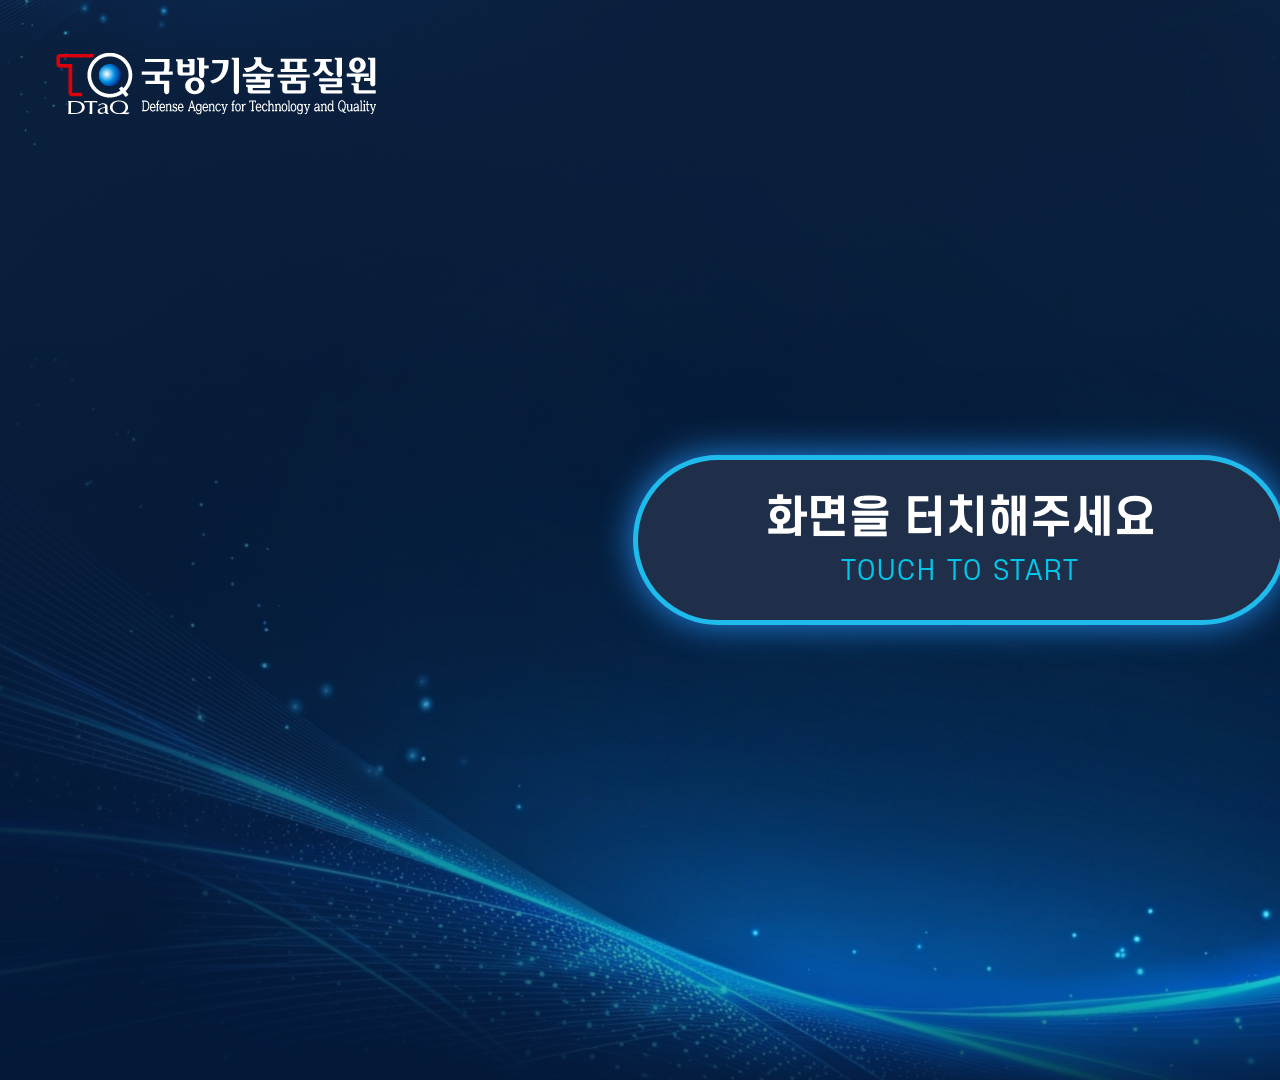
==== commit 7b757dfb: "update 261103 3" ====
--- a/index.html
+++ b/index.html
@@ -7,14 +7,18 @@
 
     <!-- Stylesheets -->
     <link rel="stylesheet" href="include/css/common.css">
-    <link rel="stylesheet" href="include/css/index.css">
+    <link rel="stylesheet" href="include/css/index.css?v=20261103-employee">
 
     <!-- JavaScript Libraries -->
     <script src="include/js/lib/jquery.min.js"></script>
     <script src="include/js/lib/hangul.js"></script>
     <script src="include/js/lib/swiper-bundle.min.js"></script>
     <script src="include/js/comm.js"></script>
-    <script src="include/js/index.js"></script>
+    <script src="include/js/index.js?v=20261103-employee"></script>
+    <script src="include/js/business.js"></script>
+    <script src="include/js/kiosk.js"></script>
+    <link rel="stylesheet" href="include/css/kiosk.css">
+    <link rel="stylesheet" href="include/css/business.css">
 </head>
 <body>
 
@@ -26,7 +30,13 @@
         <!-- ============================================================
              SCREEN 1: LANDING PAGE (0.png)
              ============================================================ -->
-        <div id="page-landing" class="page-container active">
+        <section id="page-standby" class="page-container active" aria-label="대기화면">
+            <button id="standby-start" type="button">
+                <span class="standby-title">화면을 터치해주세요</span>
+                <span class="standby-subtitle" lang="en">TOUCH TO START</span>
+            </button>
+        </section>
+        <div id="page-landing" class="page-container">
             <!-- Top Header Logo -->
             <div class="landing-header">
                 <div class="header-brand">
@@ -199,7 +209,7 @@
                         <button class="btn-search-clear" onclick="event.stopPropagation(); clearSearchInput();">
                             <img src="images/search_bt_clear.svg" alt="지우기" class="clear-icon">
                         </button>
-                        <button class="btn-search-trigger" onclick="event.stopPropagation(); executeSearch();">
+                        <button class="btn-search-trigger" onclick="event.stopPropagation(); openSearchKeyboard(this);">
                             <img src="images/ico_search.svg" alt="검색" class="search-icon">
                         </button>
                     </div>
@@ -216,6 +226,7 @@
                             <div class="dept-dropdown-item active" data-dept="ALL">전체부서</div>
                             <div class="dept-dropdown-item" data-dept="원장실">원장실</div>
                             <div class="dept-dropdown-item" data-dept="감사실">감사실</div>
+                            <div class="dept-dropdown-item" data-dept="(부설)국방기술진흥연구소">(부설)국방기술진흥연구소</div>
                             <div class="dept-dropdown-item" data-dept="안전혁신실">안전혁신실</div>
                             <div class="dept-dropdown-item" data-dept="법무실">법무실</div>
                             <div class="dept-dropdown-item" data-dept="정책기획부">정책기획부</div>
@@ -223,14 +234,34 @@
                             <div class="dept-dropdown-item" data-dept="조직인사실">조직인사실</div>
                             <div class="dept-dropdown-item" data-dept="계획예산실">계획예산실</div>
                             <div class="dept-dropdown-item" data-dept="대외협력실">대외협력실</div>
-                            <div class="dept-dropdown-item" data-dept="대외협력기획실">대외협력기획실</div>
-                            <div class="dept-dropdown-item" data-dept="국제협력실">국제협력실</div>
                             <div class="dept-dropdown-item" data-dept="경영관리부">경영관리부</div>
-                            <div class="dept-dropdown-item" data-dept="경영지원실">경영지원실</div>
-                            <div class="dept-dropdown-item" data-dept="인재개발실">인재개발실</div>
-                            <div class="dept-dropdown-item" data-dept="정보화지원실">정보화지원실</div>
+                            <div class="dept-dropdown-item" data-dept="총무복지팀">총무복지팀</div>
+                            <div class="dept-dropdown-item" data-dept="재무회계팀">재무회계팀</div>
+                            <div class="dept-dropdown-item" data-dept="건설자산팀">건설자산팀</div>
+                            <div class="dept-dropdown-item" data-dept="시설관리팀">시설관리팀</div>
                             <div class="dept-dropdown-item" data-dept="정보보안안전부">정보보안안전부</div>
+                            <div class="dept-dropdown-item" data-dept="정보체계팀">정보체계팀</div>
+                            <div class="dept-dropdown-item" data-dept="정보보안팀">정보보안팀</div>
+                            <div class="dept-dropdown-item" data-dept="안전보건팀">안전보건팀</div>
+                            <div class="dept-dropdown-item" data-dept="기술연구본부">기술연구본부</div>
+                            <div class="dept-dropdown-item" data-dept="기술기획실">기술기획실</div>
+                            <div class="dept-dropdown-item" data-dept="표준연구실">표준연구실</div>
                             <div class="dept-dropdown-item" data-dept="첨단미래기술센터">첨단미래기술센터</div>
+                            <div class="dept-dropdown-item" data-dept="방위산업기술보호센터">방위산업기술보호센터</div>
+                            <div class="dept-dropdown-item" data-dept="국방신뢰성연구센터">국방신뢰성연구센터</div>
+                            <div class="dept-dropdown-item" data-dept="국방종합시험센터">국방종합시험센터</div>
+                            <div class="dept-dropdown-item" data-dept="품질연구본부">품질연구본부</div>
+                            <div class="dept-dropdown-item" data-dept="품질기획실">품질기획실</div>
+                            <div class="dept-dropdown-item" data-dept="대군기술지원실">대군기술지원실</div>
+                            <div class="dept-dropdown-item" data-dept="성능개량연구실">성능개량연구실</div>
+                            <div class="dept-dropdown-item" data-dept="공급망관리연구실">공급망관리연구실</div>
+                            <div class="dept-dropdown-item" data-dept="체계지원단">체계지원단</div>
+                            <div class="dept-dropdown-item" data-dept="지휘정찰센터">지휘정찰센터</div>
+                            <div class="dept-dropdown-item" data-dept="기동화력센터">기동화력센터</div>
+                            <div class="dept-dropdown-item" data-dept="유도탄약센터">유도탄약센터</div>
+                            <div class="dept-dropdown-item" data-dept="함정센터">함정센터</div>
+                            <div class="dept-dropdown-item" data-dept="항공센터">항공센터</div>
+                            <div class="dept-dropdown-item" data-dept="감항인증연구센터">감항인증연구센터</div>
                         </div>
                     </div>
 
@@ -243,6 +274,7 @@
                                 <img src="images/ico_org_1.svg" class="tree-root-icon" alt="">
                                 <span class="tree-root-text">국방기술품질원</span>
                             </div>
+                            <!-- Direct units under 원장 (Terminates here) -->
                             <div class="tree-branch-group">
                                 <div class="tree-leaf-item" data-dept="원장실">
                                     <span class="tree-line"></span>
@@ -254,6 +286,11 @@
                                     <img src="images/ico_org_3.svg" class="tree-node-icon" alt="">
                                     <span class="tree-text">감사실</span>
                                 </div>
+                                <div class="tree-leaf-item" data-dept="(부설)국방기술진흥연구소">
+                                    <span class="tree-line"></span>
+                                    <img src="images/ico_org_3.svg" class="tree-node-icon" alt="">
+                                    <span class="tree-text">(부설)국방기술진흥연구소</span>
+                                </div>
                                 <div class="tree-leaf-item" data-dept="안전혁신실">
                                     <span class="tree-line"></span>
                                     <img src="images/ico_org_3.svg" class="tree-node-icon" alt="">
@@ -264,101 +301,440 @@
                                     <img src="images/ico_org_3.svg" class="tree-node-icon" alt="">
                                     <span class="tree-text">법무실</span>
                                 </div>
-
-                                <!-- 정책기획부 -->
-                                <div class="tree-folder-node expanded">
-                                    <div class="tree-folder-header" data-dept="정책기획부">
-                                        <span class="tree-toggle-arrow">▼</span>
-                                        <img src="images/ico_org_2.svg" class="tree-node-icon" alt="">
-                                        <span class="tree-text">정책기획부</span>
-                                    </div>
-                                    <div class="tree-folder-children">
-                                        <div class="tree-leaf-item" data-dept="정책기획실">
-                                            <span class="tree-line"></span>
-                                            <img src="images/ico_org_3.svg" class="tree-node-icon" alt="">
-                                            <span class="tree-text">정책기획실</span>
-                                        </div>
-                                        <div class="tree-leaf-item" data-dept="조직인사실">
-                                            <span class="tree-line"></span>
-                                            <img src="images/ico_org_3.svg" class="tree-node-icon" alt="">
-                                            <span class="tree-text">조직인사실</span>
-                                        </div>
-                                        <div class="tree-leaf-item" data-dept="계획예산실">
-                                            <span class="tree-line"></span>
-                                            <img src="images/ico_org_3.svg" class="tree-node-icon" alt="">
-                                            <span class="tree-text">계획예산실</span>
-                                        </div>
-                                    </div>
-                                </div>
-
-                                <!-- 대외협력실 -->
-                                <div class="tree-folder-node expanded">
-                                    <div class="tree-folder-header" data-dept="대외협력실">
-                                        <span class="tree-toggle-arrow">▼</span>
-                                        <img src="images/ico_org_2.svg" class="tree-node-icon" alt="">
+                            </div>
+
+                            <!-- 정책기획부 (Top-level separate) -->
+                            <div class="tree-folder-node expanded">
+                                <div class="tree-folder-header" data-dept="정책기획부">
+                                    <span class="tree-toggle-arrow">▼</span>
+                                    <img src="images/ico_org_2.svg" class="tree-node-icon" alt="">
+                                    <span class="tree-text">정책기획부</span>
+                                </div>
+                                <div class="tree-folder-children">
+                                    <div class="tree-leaf-item" data-dept="정책기획실">
+                                        <span class="tree-line"></span>
+                                        <img src="images/ico_org_3.svg" class="tree-node-icon" alt="">
+                                        <span class="tree-text">정책기획실</span>
+                                    </div>
+                                    <div class="tree-leaf-item" data-dept="조직인사실">
+                                        <span class="tree-line"></span>
+                                        <img src="images/ico_org_3.svg" class="tree-node-icon" alt="">
+                                        <span class="tree-text">조직인사실</span>
+                                    </div>
+                                    <div class="tree-leaf-item" data-dept="계획예산실">
+                                        <span class="tree-line"></span>
+                                        <img src="images/ico_org_3.svg" class="tree-node-icon" alt="">
+                                        <span class="tree-text">계획예산실</span>
+                                    </div>
+                                    <div class="tree-leaf-item" data-dept="대외협력실">
+                                        <span class="tree-line"></span>
+                                        <img src="images/ico_org_3.svg" class="tree-node-icon" alt="">
                                         <span class="tree-text">대외협력실</span>
                                     </div>
-                                    <div class="tree-folder-children">
-                                        <div class="tree-leaf-item" data-dept="대외협력기획실">
-                                            <span class="tree-line"></span>
-                                            <img src="images/ico_org_3.svg" class="tree-node-icon" alt="">
-                                            <span class="tree-text">대외협력기획실</span>
-                                        </div>
-                                        <div class="tree-leaf-item" data-dept="국제협력실">
-                                            <span class="tree-line"></span>
-                                            <img src="images/ico_org_3.svg" class="tree-node-icon" alt="">
-                                            <span class="tree-text">국제협력실</span>
-                                        </div>
-                                    </div>
-                                </div>
-
-                                <!-- 경영관리부 -->
-                                <div class="tree-folder-node expanded">
-                                    <div class="tree-folder-header" data-dept="경영관리부">
-                                        <span class="tree-toggle-arrow">▼</span>
-                                        <img src="images/ico_org_2.svg" class="tree-node-icon" alt="">
-                                        <span class="tree-text">경영관리부</span>
-                                    </div>
-                                    <div class="tree-folder-children">
-                                        <div class="tree-leaf-item" data-dept="경영지원실">
-                                            <span class="tree-line"></span>
-                                            <img src="images/ico_org_3.svg" class="tree-node-icon" alt="">
-                                            <span class="tree-text">경영지원실</span>
-                                        </div>
-                                        <div class="tree-leaf-item" data-dept="인재개발실">
-                                            <span class="tree-line"></span>
-                                            <img src="images/ico_org_3.svg" class="tree-node-icon" alt="">
-                                            <span class="tree-text">인재개발실</span>
-                                        </div>
-                                        <div class="tree-leaf-item" data-dept="정보화지원실">
-                                            <span class="tree-line"></span>
-                                            <img src="images/ico_org_3.svg" class="tree-node-icon" alt="">
-                                            <span class="tree-text">정보화지원실</span>
-                                        </div>
-                                    </div>
-                                </div>
-
-                                <!-- 정보보안안전부 -->
-                                <div class="tree-folder-node expanded">
-                                    <div class="tree-folder-header" data-dept="정보보안안전부">
-                                        <span class="tree-toggle-arrow">▼</span>
-                                        <img src="images/ico_org_2.svg" class="tree-node-icon" alt="">
-                                        <span class="tree-text">정보보안안전부</span>
-                                    </div>
-                                    <div class="tree-folder-children">
-                                        <div class="tree-leaf-item" data-dept="정보보안안전부">
-                                            <span class="tree-line"></span>
-                                            <img src="images/ico_org_3.svg" class="tree-node-icon" alt="">
-                                            <span class="tree-text">정보보호센터</span>
-                                        </div>
-                                    </div>
-                                </div>
-
-                                <!-- 첨단미래기술센터 -->
-                                <div class="tree-leaf-item" data-dept="첨단미래기술센터">
-                                    <span class="tree-line"></span>
-                                    <img src="images/ico_org_3.svg" class="tree-node-icon" alt="">
-                                    <span class="tree-text">첨단미래기술센터</span>
+                                </div>
+                            </div>
+
+                            <!-- 경영관리부 (Top-level separate) -->
+                            <div class="tree-folder-node expanded">
+                                <div class="tree-folder-header" data-dept="경영관리부">
+                                    <span class="tree-toggle-arrow">▼</span>
+                                    <img src="images/ico_org_2.svg" class="tree-node-icon" alt="">
+                                    <span class="tree-text">경영관리부</span>
+                                </div>
+                                <div class="tree-folder-children">
+                                    <div class="tree-leaf-item" data-dept="총무복지팀">
+                                        <span class="tree-line"></span>
+                                        <img src="images/ico_org_3.svg" class="tree-node-icon" alt="">
+                                        <span class="tree-text">총무복지팀</span>
+                                    </div>
+                                    <div class="tree-leaf-item" data-dept="재무회계팀">
+                                        <span class="tree-line"></span>
+                                        <img src="images/ico_org_3.svg" class="tree-node-icon" alt="">
+                                        <span class="tree-text">재무회계팀</span>
+                                    </div>
+                                    <div class="tree-leaf-item" data-dept="건설자산팀">
+                                        <span class="tree-line"></span>
+                                        <img src="images/ico_org_3.svg" class="tree-node-icon" alt="">
+                                        <span class="tree-text">건설자산팀</span>
+                                    </div>
+                                    <div class="tree-leaf-item" data-dept="시설관리팀">
+                                        <span class="tree-line"></span>
+                                        <img src="images/ico_org_3.svg" class="tree-node-icon" alt="">
+                                        <span class="tree-text">시설관리팀</span>
+                                    </div>
+                                </div>
+                            </div>
+
+                            <!-- 정보보안안전부 (Top-level separate) -->
+                            <div class="tree-folder-node expanded">
+                                <div class="tree-folder-header" data-dept="정보보안안전부">
+                                    <span class="tree-toggle-arrow">▼</span>
+                                    <img src="images/ico_org_2.svg" class="tree-node-icon" alt="">
+                                    <span class="tree-text">정보보안안전부</span>
+                                </div>
+                                <div class="tree-folder-children">
+                                    <div class="tree-leaf-item" data-dept="정보체계팀">
+                                        <span class="tree-line"></span>
+                                        <img src="images/ico_org_3.svg" class="tree-node-icon" alt="">
+                                        <span class="tree-text">정보체계팀</span>
+                                    </div>
+                                    <div class="tree-leaf-item" data-dept="정보보안팀">
+                                        <span class="tree-line"></span>
+                                        <img src="images/ico_org_3.svg" class="tree-node-icon" alt="">
+                                        <span class="tree-text">정보보안팀</span>
+                                    </div>
+                                    <div class="tree-leaf-item" data-dept="안전보건팀">
+                                        <span class="tree-line"></span>
+                                        <img src="images/ico_org_3.svg" class="tree-node-icon" alt="">
+                                        <span class="tree-text">안전보건팀</span>
+                                    </div>
+                                </div>
+                            </div>
+
+                            <!-- 기술연구본부 (Top-level separate) -->
+                            <div class="tree-folder-node expanded">
+                                <div class="tree-folder-header" data-dept="기술연구본부">
+                                    <span class="tree-toggle-arrow">▼</span>
+                                    <img src="images/ico_org_2.svg" class="tree-node-icon" alt="">
+                                    <span class="tree-text">기술연구본부</span>
+                                </div>
+                                <div class="tree-folder-children">
+                                    <div class="tree-leaf-item" data-dept="기술기획실">
+                                        <span class="tree-line"></span>
+                                        <img src="images/ico_org_3.svg" class="tree-node-icon" alt="">
+                                        <span class="tree-text">기술기획실</span>
+                                    </div>
+                                    <div class="tree-leaf-item" data-dept="표준연구실">
+                                        <span class="tree-line"></span>
+                                        <img src="images/ico_org_3.svg" class="tree-node-icon" alt="">
+                                        <span class="tree-text">표준연구실</span>
+                                    </div>
+
+                                    <!-- 첨단미래기술센터 -->
+                                    <div class="tree-folder-node expanded">
+                                        <div class="tree-folder-header" data-dept="첨단미래기술센터">
+                                            <span class="tree-toggle-arrow">▼</span>
+                                            <img src="images/ico_org_2.svg" class="tree-node-icon" alt="">
+                                            <span class="tree-text">첨단미래기술센터</span>
+                                        </div>
+                                        <div class="tree-folder-children">
+                                            <div class="tree-leaf-item" data-dept="우주위성팀">
+                                                <span class="tree-line"></span>
+                                                <img src="images/ico_org_3.svg" class="tree-node-icon" alt="">
+                                                <span class="tree-text">우주위성팀</span>
+                                            </div>
+                                            <div class="tree-leaf-item" data-dept="지능SW팀">
+                                                <span class="tree-line"></span>
+                                                <img src="images/ico_org_3.svg" class="tree-node-icon" alt="">
+                                                <span class="tree-text">지능SW팀</span>
+                                            </div>
+                                            <div class="tree-leaf-item" data-dept="첨단기술팀">
+                                                <span class="tree-line"></span>
+                                                <img src="images/ico_org_3.svg" class="tree-node-icon" alt="">
+                                                <span class="tree-text">첨단기술팀</span>
+                                            </div>
+                                        </div>
+                                    </div>
+
+                                    <!-- 방위산업기술보호센터 -->
+                                    <div class="tree-folder-node expanded">
+                                        <div class="tree-folder-header" data-dept="방위산업기술보호센터">
+                                            <span class="tree-toggle-arrow">▼</span>
+                                            <img src="images/ico_org_2.svg" class="tree-node-icon" alt="">
+                                            <span class="tree-text">방위산업기술보호센터</span>
+                                        </div>
+                                        <div class="tree-folder-children">
+                                            <div class="tree-leaf-item" data-dept="기술통제연구팀">
+                                                <span class="tree-line"></span>
+                                                <img src="images/ico_org_3.svg" class="tree-node-icon" alt="">
+                                                <span class="tree-text">기술통제연구팀</span>
+                                            </div>
+                                            <div class="tree-leaf-item" data-dept="기술침해분석팀">
+                                                <span class="tree-line"></span>
+                                                <img src="images/ico_org_3.svg" class="tree-node-icon" alt="">
+                                                <span class="tree-text">기술침해분석팀</span>
+                                            </div>
+                                            <div class="tree-leaf-item" data-dept="기술보호조사팀">
+                                                <span class="tree-line"></span>
+                                                <img src="images/ico_org_3.svg" class="tree-node-icon" alt="">
+                                                <span class="tree-text">기술보호조사팀</span>
+                                            </div>
+                                        </div>
+                                    </div>
+
+                                    <!-- 국방신뢰성연구센터 -->
+                                    <div class="tree-folder-node expanded">
+                                        <div class="tree-folder-header" data-dept="국방신뢰성연구센터">
+                                            <span class="tree-toggle-arrow">▼</span>
+                                            <img src="images/ico_org_2.svg" class="tree-node-icon" alt="">
+                                            <span class="tree-text">국방신뢰성연구센터</span>
+                                        </div>
+                                        <div class="tree-folder-children">
+                                            <div class="tree-leaf-item" data-dept="RAM분석팀">
+                                                <span class="tree-line"></span>
+                                                <img src="images/ico_org_3.svg" class="tree-node-icon" alt="">
+                                                <span class="tree-text">RAM분석팀</span>
+                                            </div>
+                                            <div class="tree-leaf-item" data-dept="신뢰성시험분석팀">
+                                                <span class="tree-line"></span>
+                                                <img src="images/ico_org_3.svg" class="tree-node-icon" alt="">
+                                                <span class="tree-text">신뢰성시험분석팀</span>
+                                            </div>
+                                            <div class="tree-leaf-item" data-dept="유도탄수명분석팀">
+                                                <span class="tree-line"></span>
+                                                <img src="images/ico_org_3.svg" class="tree-node-icon" alt="">
+                                                <span class="tree-text">유도탄수명분석팀</span>
+                                            </div>
+                                            <div class="tree-leaf-item" data-dept="이화학시험분석팀">
+                                                <span class="tree-line"></span>
+                                                <img src="images/ico_org_3.svg" class="tree-node-icon" alt="">
+                                                <span class="tree-text">이화학시험분석팀</span>
+                                            </div>
+                                        </div>
+                                    </div>
+
+                                    <!-- 국방종합시험센터 -->
+                                    <div class="tree-folder-node expanded">
+                                        <div class="tree-folder-header" data-dept="국방종합시험센터">
+                                            <span class="tree-toggle-arrow">▼</span>
+                                            <img src="images/ico_org_2.svg" class="tree-node-icon" alt="">
+                                            <span class="tree-text">국방종합시험센터</span>
+                                        </div>
+                                        <div class="tree-folder-children">
+                                            <div class="tree-leaf-item" data-dept="안전기획팀">
+                                                <span class="tree-line"></span>
+                                                <img src="images/ico_org_3.svg" class="tree-node-icon" alt="">
+                                                <span class="tree-text">안전기획팀</span>
+                                            </div>
+                                            <div class="tree-leaf-item" data-dept="시험평가1팀">
+                                                <span class="tree-line"></span>
+                                                <img src="images/ico_org_3.svg" class="tree-node-icon" alt="">
+                                                <span class="tree-text">시험평가1팀</span>
+                                            </div>
+                                            <div class="tree-leaf-item" data-dept="시험평가2팀">
+                                                <span class="tree-line"></span>
+                                                <img src="images/ico_org_3.svg" class="tree-node-icon" alt="">
+                                                <span class="tree-text">시험평가2팀</span>
+                                            </div>
+                                            <div class="tree-leaf-item" data-dept="시험평가3팀">
+                                                <span class="tree-line"></span>
+                                                <img src="images/ico_org_3.svg" class="tree-node-icon" alt="">
+                                                <span class="tree-text">시험평가3팀</span>
+                                            </div>
+                                        </div>
+                                    </div>
+                                </div>
+                            </div>
+
+                            <!-- 품질연구본부 (Top-level separate) -->
+                            <div class="tree-folder-node expanded">
+                                <div class="tree-folder-header" data-dept="품질연구본부">
+                                    <span class="tree-toggle-arrow">▼</span>
+                                    <img src="images/ico_org_2.svg" class="tree-node-icon" alt="">
+                                    <span class="tree-text">품질연구본부</span>
+                                </div>
+                                <div class="tree-folder-children">
+                                    <div class="tree-leaf-item" data-dept="품질기획실">
+                                        <span class="tree-line"></span>
+                                        <img src="images/ico_org_3.svg" class="tree-node-icon" alt="">
+                                        <span class="tree-text">품질기획실</span>
+                                    </div>
+                                    <div class="tree-leaf-item" data-dept="대군기술지원실">
+                                        <span class="tree-line"></span>
+                                        <img src="images/ico_org_3.svg" class="tree-node-icon" alt="">
+                                        <span class="tree-text">대군기술지원실</span>
+                                    </div>
+                                    <div class="tree-leaf-item" data-dept="성능개량연구실">
+                                        <span class="tree-line"></span>
+                                        <img src="images/ico_org_3.svg" class="tree-node-icon" alt="">
+                                        <span class="tree-text">성능개량연구실</span>
+                                    </div>
+                                    <div class="tree-leaf-item" data-dept="공급망관리연구실">
+                                        <span class="tree-line"></span>
+                                        <img src="images/ico_org_3.svg" class="tree-node-icon" alt="">
+                                        <span class="tree-text">공급망관리연구실</span>
+                                    </div>
+                                    <div class="tree-leaf-item" data-dept="체계지원단">
+                                        <span class="tree-line"></span>
+                                        <img src="images/ico_org_3.svg" class="tree-node-icon" alt="">
+                                        <span class="tree-text">체계지원단</span>
+                                    </div>
+
+                                    <!-- 지휘정찰센터 -->
+                                    <div class="tree-folder-node expanded">
+                                        <div class="tree-folder-header" data-dept="지휘정찰센터">
+                                            <span class="tree-toggle-arrow">▼</span>
+                                            <img src="images/ico_org_2.svg" class="tree-node-icon" alt="">
+                                            <span class="tree-text">지휘정찰센터</span>
+                                        </div>
+                                        <div class="tree-folder-children">
+                                            <div class="tree-leaf-item" data-dept="우주지휘통신팀">
+                                                <span class="tree-line"></span>
+                                                <img src="images/ico_org_3.svg" class="tree-node-icon" alt="">
+                                                <span class="tree-text">우주지휘통신팀</span>
+                                            </div>
+                                            <div class="tree-leaf-item" data-dept="감시정찰팀">
+                                                <span class="tree-line"></span>
+                                                <img src="images/ico_org_3.svg" class="tree-node-icon" alt="">
+                                                <span class="tree-text">감시정찰팀</span>
+                                            </div>
+                                            <div class="tree-leaf-item" data-dept="전자광학팀">
+                                                <span class="tree-line"></span>
+                                                <img src="images/ico_org_3.svg" class="tree-node-icon" alt="">
+                                                <span class="tree-text">전자광학팀</span>
+                                            </div>
+                                            <div class="tree-leaf-item" data-dept="통합전자팀">
+                                                <span class="tree-line"></span>
+                                                <img src="images/ico_org_3.svg" class="tree-node-icon" alt="">
+                                                <span class="tree-text">통합전자팀</span>
+                                            </div>
+                                            <div class="tree-leaf-item" data-dept="첨단전력팀">
+                                                <span class="tree-line"></span>
+                                                <img src="images/ico_org_3.svg" class="tree-node-icon" alt="">
+                                                <span class="tree-text">첨단전력팀</span>
+                                            </div>
+                                        </div>
+                                    </div>
+
+                                    <!-- 기동화력센터 -->
+                                    <div class="tree-folder-node expanded">
+                                        <div class="tree-folder-header" data-dept="기동화력센터">
+                                            <span class="tree-toggle-arrow">▼</span>
+                                            <img src="images/ico_org_2.svg" class="tree-node-icon" alt="">
+                                            <span class="tree-text">기동화력센터</span>
+                                        </div>
+                                        <div class="tree-folder-children">
+                                            <div class="tree-leaf-item" data-dept="전차팀">
+                                                <span class="tree-line"></span>
+                                                <img src="images/ico_org_3.svg" class="tree-node-icon" alt="">
+                                                <span class="tree-text">전차팀</span>
+                                            </div>
+                                            <div class="tree-leaf-item" data-dept="장갑차팀">
+                                                <span class="tree-line"></span>
+                                                <img src="images/ico_org_3.svg" class="tree-node-icon" alt="">
+                                                <span class="tree-text">장갑차팀</span>
+                                            </div>
+                                            <div class="tree-leaf-item" data-dept="화력장비팀">
+                                                <span class="tree-line"></span>
+                                                <img src="images/ico_org_3.svg" class="tree-node-icon" alt="">
+                                                <span class="tree-text">화력장비팀</span>
+                                            </div>
+                                            <div class="tree-leaf-item" data-dept="지상장비팀">
+                                                <span class="tree-line"></span>
+                                                <img src="images/ico_org_3.svg" class="tree-node-icon" alt="">
+                                                <span class="tree-text">지상장비팀</span>
+                                            </div>
+                                            <div class="tree-leaf-item" data-dept="지상장비부품팀">
+                                                <span class="tree-line"></span>
+                                                <img src="images/ico_org_3.svg" class="tree-node-icon" alt="">
+                                                <span class="tree-text">지상장비부품팀</span>
+                                            </div>
+                                        </div>
+                                    </div>
+
+                                    <!-- 유도탄약센터 -->
+                                    <div class="tree-folder-node expanded">
+                                        <div class="tree-folder-header" data-dept="유도탄약센터">
+                                            <span class="tree-toggle-arrow">▼</span>
+                                            <img src="images/ico_org_2.svg" class="tree-node-icon" alt="">
+                                            <span class="tree-text">유도탄약센터</span>
+                                        </div>
+                                        <div class="tree-folder-children">
+                                            <div class="tree-leaf-item" data-dept="지상유도무기팀">
+                                                <span class="tree-line"></span>
+                                                <img src="images/ico_org_3.svg" class="tree-node-icon" alt="">
+                                                <span class="tree-text">지상유도무기팀</span>
+                                            </div>
+                                            <div class="tree-leaf-item" data-dept="해상유도무기팀">
+                                                <span class="tree-line"></span>
+                                                <img src="images/ico_org_3.svg" class="tree-node-icon" alt="">
+                                                <span class="tree-text">해상유도무기팀</span>
+                                            </div>
+                                            <div class="tree-leaf-item" data-dept="공중유도무기팀">
+                                                <span class="tree-line"></span>
+                                                <img src="images/ico_org_3.svg" class="tree-node-icon" alt="">
+                                                <span class="tree-text">공중유도무기팀</span>
+                                            </div>
+                                        </div>
+                                    </div>
+
+                                    <!-- 함정센터 -->
+                                    <div class="tree-folder-node expanded">
+                                        <div class="tree-folder-header" data-dept="함정센터">
+                                            <span class="tree-toggle-arrow">▼</span>
+                                            <img src="images/ico_org_2.svg" class="tree-node-icon" alt="">
+                                            <span class="tree-text">함정센터</span>
+                                        </div>
+                                        <div class="tree-folder-children">
+                                            <div class="tree-leaf-item" data-dept="전투함팀">
+                                                <span class="tree-line"></span>
+                                                <img src="images/ico_org_3.svg" class="tree-node-icon" alt="">
+                                                <span class="tree-text">전투함팀</span>
+                                            </div>
+                                            <div class="tree-leaf-item" data-dept="잠수함팀">
+                                                <span class="tree-line"></span>
+                                                <img src="images/ico_org_3.svg" class="tree-node-icon" alt="">
+                                                <span class="tree-text">잠수함팀</span>
+                                            </div>
+                                            <div class="tree-leaf-item" data-dept="지원함팀">
+                                                <span class="tree-line"></span>
+                                                <img src="images/ico_org_3.svg" class="tree-node-icon" alt="">
+                                                <span class="tree-text">지원함팀</span>
+                                            </div>
+                                            <div class="tree-leaf-item" data-dept="무인고속함팀">
+                                                <span class="tree-line"></span>
+                                                <img src="images/ico_org_3.svg" class="tree-node-icon" alt="">
+                                                <span class="tree-text">무인고속함팀</span>
+                                            </div>
+                                        </div>
+                                    </div>
+
+                                    <!-- 항공센터 -->
+                                    <div class="tree-folder-node expanded">
+                                        <div class="tree-folder-header" data-dept="항공센터">
+                                            <span class="tree-toggle-arrow">▼</span>
+                                            <img src="images/ico_org_2.svg" class="tree-node-icon" alt="">
+                                            <span class="tree-text">항공센터</span>
+                                        </div>
+                                        <div class="tree-folder-children">
+                                            <div class="tree-leaf-item" data-dept="고정익팀">
+                                                <span class="tree-line"></span>
+                                                <img src="images/ico_org_3.svg" class="tree-node-icon" alt="">
+                                                <span class="tree-text">고정익팀</span>
+                                            </div>
+                                            <div class="tree-leaf-item" data-dept="회전익팀">
+                                                <span class="tree-line"></span>
+                                                <img src="images/ico_org_3.svg" class="tree-node-icon" alt="">
+                                                <span class="tree-text">회전익팀</span>
+                                            </div>
+                                            <div class="tree-leaf-item" data-dept="드론무인기팀">
+                                                <span class="tree-line"></span>
+                                                <img src="images/ico_org_3.svg" class="tree-node-icon" alt="">
+                                                <span class="tree-text">드론무인기팀</span>
+                                            </div>
+                                        </div>
+                                    </div>
+
+                                    <!-- 감항인증연구센터 -->
+                                    <div class="tree-folder-node expanded">
+                                        <div class="tree-folder-header" data-dept="감항인증연구센터">
+                                            <span class="tree-toggle-arrow">▼</span>
+                                            <img src="images/ico_org_2.svg" class="tree-node-icon" alt="">
+                                            <span class="tree-text">감항인증연구센터</span>
+                                        </div>
+                                        <div class="tree-folder-children">
+                                            <div class="tree-leaf-item" data-dept="감항인증기획팀">
+                                                <span class="tree-line"></span>
+                                                <img src="images/ico_org_3.svg" class="tree-node-icon" alt="">
+                                                <span class="tree-text">감항인증기획팀</span>
+                                            </div>
+                                            <div class="tree-leaf-item" data-dept="감항인증연구팀">
+                                                <span class="tree-line"></span>
+                                                <img src="images/ico_org_3.svg" class="tree-node-icon" alt="">
+                                                <span class="tree-text">감항인증연구팀</span>
+                                            </div>
+                                        </div>
+                                    </div>
                                 </div>
                             </div>
                         </div>
@@ -521,7 +897,7 @@
                         <button class="btn-search-clear" onclick="event.stopPropagation(); clearSearchInput();">
                             <img src="images/search_bt_clear.svg" alt="지우기" class="clear-icon">
                         </button>
-                        <button class="btn-search-trigger" onclick="event.stopPropagation(); executeSearch();">
+                        <button class="btn-search-trigger" onclick="event.stopPropagation(); openSearchKeyboard(this);">
                             <img src="images/ico_search.svg" alt="검색" class="search-icon">
                         </button>
                     </div>
@@ -538,6 +914,7 @@
                             <div class="dept-dropdown-item active" data-dept="ALL">전체부서</div>
                             <div class="dept-dropdown-item" data-dept="원장실">원장실</div>
                             <div class="dept-dropdown-item" data-dept="감사실">감사실</div>
+                            <div class="dept-dropdown-item" data-dept="(부설)국방기술진흥연구소">(부설)국방기술진흥연구소</div>
                             <div class="dept-dropdown-item" data-dept="안전혁신실">안전혁신실</div>
                             <div class="dept-dropdown-item" data-dept="법무실">법무실</div>
                             <div class="dept-dropdown-item" data-dept="정책기획부">정책기획부</div>
@@ -545,14 +922,34 @@
                             <div class="dept-dropdown-item" data-dept="조직인사실">조직인사실</div>
                             <div class="dept-dropdown-item" data-dept="계획예산실">계획예산실</div>
                             <div class="dept-dropdown-item" data-dept="대외협력실">대외협력실</div>
-                            <div class="dept-dropdown-item" data-dept="대외협력기획실">대외협력기획실</div>
-                            <div class="dept-dropdown-item" data-dept="국제협력실">국제협력실</div>
                             <div class="dept-dropdown-item" data-dept="경영관리부">경영관리부</div>
-                            <div class="dept-dropdown-item" data-dept="경영지원실">경영지원실</div>
-                            <div class="dept-dropdown-item" data-dept="인재개발실">인재개발실</div>
-                            <div class="dept-dropdown-item" data-dept="정보화지원실">정보화지원실</div>
+                            <div class="dept-dropdown-item" data-dept="총무복지팀">총무복지팀</div>
+                            <div class="dept-dropdown-item" data-dept="재무회계팀">재무회계팀</div>
+                            <div class="dept-dropdown-item" data-dept="건설자산팀">건설자산팀</div>
+                            <div class="dept-dropdown-item" data-dept="시설관리팀">시설관리팀</div>
                             <div class="dept-dropdown-item" data-dept="정보보안안전부">정보보안안전부</div>
+                            <div class="dept-dropdown-item" data-dept="정보체계팀">정보체계팀</div>
+                            <div class="dept-dropdown-item" data-dept="정보보안팀">정보보안팀</div>
+                            <div class="dept-dropdown-item" data-dept="안전보건팀">안전보건팀</div>
+                            <div class="dept-dropdown-item" data-dept="기술연구본부">기술연구본부</div>
+                            <div class="dept-dropdown-item" data-dept="기술기획실">기술기획실</div>
+                            <div class="dept-dropdown-item" data-dept="표준연구실">표준연구실</div>
                             <div class="dept-dropdown-item" data-dept="첨단미래기술센터">첨단미래기술센터</div>
+                            <div class="dept-dropdown-item" data-dept="방위산업기술보호센터">방위산업기술보호센터</div>
+                            <div class="dept-dropdown-item" data-dept="국방신뢰성연구센터">국방신뢰성연구센터</div>
+                            <div class="dept-dropdown-item" data-dept="국방종합시험센터">국방종합시험센터</div>
+                            <div class="dept-dropdown-item" data-dept="품질연구본부">품질연구본부</div>
+                            <div class="dept-dropdown-item" data-dept="품질기획실">품질기획실</div>
+                            <div class="dept-dropdown-item" data-dept="대군기술지원실">대군기술지원실</div>
+                            <div class="dept-dropdown-item" data-dept="성능개량연구실">성능개량연구실</div>
+                            <div class="dept-dropdown-item" data-dept="공급망관리연구실">공급망관리연구실</div>
+                            <div class="dept-dropdown-item" data-dept="체계지원단">체계지원단</div>
+                            <div class="dept-dropdown-item" data-dept="지휘정찰센터">지휘정찰센터</div>
+                            <div class="dept-dropdown-item" data-dept="기동화력센터">기동화력센터</div>
+                            <div class="dept-dropdown-item" data-dept="유도탄약센터">유도탄약센터</div>
+                            <div class="dept-dropdown-item" data-dept="함정센터">함정센터</div>
+                            <div class="dept-dropdown-item" data-dept="항공센터">항공센터</div>
+                            <div class="dept-dropdown-item" data-dept="감항인증연구센터">감항인증연구센터</div>
                         </div>
                     </div>
 
@@ -565,6 +962,7 @@
                                 <img src="images/ico_org_1.svg" class="tree-root-icon" alt="">
                                 <span class="tree-root-text">국방기술품질원</span>
                             </div>
+                            <!-- Direct units under 원장 (Terminates here) -->
                             <div class="tree-branch-group">
                                 <div class="tree-leaf-item" data-dept="원장실">
                                     <span class="tree-line"></span>
@@ -576,6 +974,11 @@
                                     <img src="images/ico_org_3.svg" class="tree-node-icon" alt="">
                                     <span class="tree-text">감사실</span>
                                 </div>
+                                <div class="tree-leaf-item" data-dept="(부설)국방기술진흥연구소">
+                                    <span class="tree-line"></span>
+                                    <img src="images/ico_org_3.svg" class="tree-node-icon" alt="">
+                                    <span class="tree-text">(부설)국방기술진흥연구소</span>
+                                </div>
                                 <div class="tree-leaf-item" data-dept="안전혁신실">
                                     <span class="tree-line"></span>
                                     <img src="images/ico_org_3.svg" class="tree-node-icon" alt="">
@@ -586,101 +989,440 @@
                                     <img src="images/ico_org_3.svg" class="tree-node-icon" alt="">
                                     <span class="tree-text">법무실</span>
                                 </div>
-
-                                <!-- 정책기획부 -->
-                                <div class="tree-folder-node expanded">
-                                    <div class="tree-folder-header" data-dept="정책기획부">
-                                        <span class="tree-toggle-arrow">▼</span>
-                                        <img src="images/ico_org_2.svg" class="tree-node-icon" alt="">
-                                        <span class="tree-text">정책기획부</span>
-                                    </div>
-                                    <div class="tree-folder-children">
-                                        <div class="tree-leaf-item" data-dept="정책기획실">
-                                            <span class="tree-line"></span>
-                                            <img src="images/ico_org_3.svg" class="tree-node-icon" alt="">
-                                            <span class="tree-text">정책기획실</span>
-                                        </div>
-                                        <div class="tree-leaf-item" data-dept="조직인사실">
-                                            <span class="tree-line"></span>
-                                            <img src="images/ico_org_3.svg" class="tree-node-icon" alt="">
-                                            <span class="tree-text">조직인사실</span>
-                                        </div>
-                                        <div class="tree-leaf-item" data-dept="계획예산실">
-                                            <span class="tree-line"></span>
-                                            <img src="images/ico_org_3.svg" class="tree-node-icon" alt="">
-                                            <span class="tree-text">계획예산실</span>
-                                        </div>
-                                    </div>
-                                </div>
-
-                                <!-- 대외협력실 -->
-                                <div class="tree-folder-node expanded">
-                                    <div class="tree-folder-header" data-dept="대외협력실">
-                                        <span class="tree-toggle-arrow">▼</span>
-                                        <img src="images/ico_org_2.svg" class="tree-node-icon" alt="">
+                            </div>
+
+                            <!-- 정책기획부 (Top-level separate) -->
+                            <div class="tree-folder-node expanded">
+                                <div class="tree-folder-header" data-dept="정책기획부">
+                                    <span class="tree-toggle-arrow">▼</span>
+                                    <img src="images/ico_org_2.svg" class="tree-node-icon" alt="">
+                                    <span class="tree-text">정책기획부</span>
+                                </div>
+                                <div class="tree-folder-children">
+                                    <div class="tree-leaf-item" data-dept="정책기획실">
+                                        <span class="tree-line"></span>
+                                        <img src="images/ico_org_3.svg" class="tree-node-icon" alt="">
+                                        <span class="tree-text">정책기획실</span>
+                                    </div>
+                                    <div class="tree-leaf-item" data-dept="조직인사실">
+                                        <span class="tree-line"></span>
+                                        <img src="images/ico_org_3.svg" class="tree-node-icon" alt="">
+                                        <span class="tree-text">조직인사실</span>
+                                    </div>
+                                    <div class="tree-leaf-item" data-dept="계획예산실">
+                                        <span class="tree-line"></span>
+                                        <img src="images/ico_org_3.svg" class="tree-node-icon" alt="">
+                                        <span class="tree-text">계획예산실</span>
+                                    </div>
+                                    <div class="tree-leaf-item" data-dept="대외협력실">
+                                        <span class="tree-line"></span>
+                                        <img src="images/ico_org_3.svg" class="tree-node-icon" alt="">
                                         <span class="tree-text">대외협력실</span>
                                     </div>
-                                    <div class="tree-folder-children">
-                                        <div class="tree-leaf-item" data-dept="대외협력기획실">
-                                            <span class="tree-line"></span>
-                                            <img src="images/ico_org_3.svg" class="tree-node-icon" alt="">
-                                            <span class="tree-text">대외협력기획실</span>
-                                        </div>
-                                        <div class="tree-leaf-item" data-dept="국제협력실">
-                                            <span class="tree-line"></span>
-                                            <img src="images/ico_org_3.svg" class="tree-node-icon" alt="">
-                                            <span class="tree-text">국제협력실</span>
-                                        </div>
-                                    </div>
-                                </div>
-
-                                <!-- 경영관리부 -->
-                                <div class="tree-folder-node expanded">
-                                    <div class="tree-folder-header" data-dept="경영관리부">
-                                        <span class="tree-toggle-arrow">▼</span>
-                                        <img src="images/ico_org_2.svg" class="tree-node-icon" alt="">
-                                        <span class="tree-text">경영관리부</span>
-                                    </div>
-                                    <div class="tree-folder-children">
-                                        <div class="tree-leaf-item" data-dept="경영지원실">
-                                            <span class="tree-line"></span>
-                                            <img src="images/ico_org_3.svg" class="tree-node-icon" alt="">
-                                            <span class="tree-text">경영지원실</span>
-                                        </div>
-                                        <div class="tree-leaf-item" data-dept="인재개발실">
-                                            <span class="tree-line"></span>
-                                            <img src="images/ico_org_3.svg" class="tree-node-icon" alt="">
-                                            <span class="tree-text">인재개발실</span>
-                                        </div>
-                                        <div class="tree-leaf-item" data-dept="정보화지원실">
-                                            <span class="tree-line"></span>
-                                            <img src="images/ico_org_3.svg" class="tree-node-icon" alt="">
-                                            <span class="tree-text">정보화지원실</span>
-                                        </div>
-                                    </div>
-                                </div>
-
-                                <!-- 정보보안안전부 -->
-                                <div class="tree-folder-node expanded">
-                                    <div class="tree-folder-header" data-dept="정보보안안전부">
-                                        <span class="tree-toggle-arrow">▼</span>
-                                        <img src="images/ico_org_2.svg" class="tree-node-icon" alt="">
-                                        <span class="tree-text">정보보안안전부</span>
-                                    </div>
-                                    <div class="tree-folder-children">
-                                        <div class="tree-leaf-item" data-dept="정보보안안전부">
-                                            <span class="tree-line"></span>
-                                            <img src="images/ico_org_3.svg" class="tree-node-icon" alt="">
-                                            <span class="tree-text">정보보호센터</span>
-                                        </div>
-                                    </div>
-                                </div>
-
-                                <!-- 첨단미래기술센터 -->
-                                <div class="tree-leaf-item" data-dept="첨단미래기술센터">
-                                    <span class="tree-line"></span>
-                                    <img src="images/ico_org_3.svg" class="tree-node-icon" alt="">
-                                    <span class="tree-text">첨단미래기술센터</span>
+                                </div>
+                            </div>
+
+                            <!-- 경영관리부 (Top-level separate) -->
+                            <div class="tree-folder-node expanded">
+                                <div class="tree-folder-header" data-dept="경영관리부">
+                                    <span class="tree-toggle-arrow">▼</span>
+                                    <img src="images/ico_org_2.svg" class="tree-node-icon" alt="">
+                                    <span class="tree-text">경영관리부</span>
+                                </div>
+                                <div class="tree-folder-children">
+                                    <div class="tree-leaf-item" data-dept="총무복지팀">
+                                        <span class="tree-line"></span>
+                                        <img src="images/ico_org_3.svg" class="tree-node-icon" alt="">
+                                        <span class="tree-text">총무복지팀</span>
+                                    </div>
+                                    <div class="tree-leaf-item" data-dept="재무회계팀">
+                                        <span class="tree-line"></span>
+                                        <img src="images/ico_org_3.svg" class="tree-node-icon" alt="">
+                                        <span class="tree-text">재무회계팀</span>
+                                    </div>
+                                    <div class="tree-leaf-item" data-dept="건설자산팀">
+                                        <span class="tree-line"></span>
+                                        <img src="images/ico_org_3.svg" class="tree-node-icon" alt="">
+                                        <span class="tree-text">건설자산팀</span>
+                                    </div>
+                                    <div class="tree-leaf-item" data-dept="시설관리팀">
+                                        <span class="tree-line"></span>
+                                        <img src="images/ico_org_3.svg" class="tree-node-icon" alt="">
+                                        <span class="tree-text">시설관리팀</span>
+                                    </div>
+                                </div>
+                            </div>
+
+                            <!-- 정보보안안전부 (Top-level separate) -->
+                            <div class="tree-folder-node expanded">
+                                <div class="tree-folder-header" data-dept="정보보안안전부">
+                                    <span class="tree-toggle-arrow">▼</span>
+                                    <img src="images/ico_org_2.svg" class="tree-node-icon" alt="">
+                                    <span class="tree-text">정보보안안전부</span>
+                                </div>
+                                <div class="tree-folder-children">
+                                    <div class="tree-leaf-item" data-dept="정보체계팀">
+                                        <span class="tree-line"></span>
+                                        <img src="images/ico_org_3.svg" class="tree-node-icon" alt="">
+                                        <span class="tree-text">정보체계팀</span>
+                                    </div>
+                                    <div class="tree-leaf-item" data-dept="정보보안팀">
+                                        <span class="tree-line"></span>
+                                        <img src="images/ico_org_3.svg" class="tree-node-icon" alt="">
+                                        <span class="tree-text">정보보안팀</span>
+                                    </div>
+                                    <div class="tree-leaf-item" data-dept="안전보건팀">
+                                        <span class="tree-line"></span>
+                                        <img src="images/ico_org_3.svg" class="tree-node-icon" alt="">
+                                        <span class="tree-text">안전보건팀</span>
+                                    </div>
+                                </div>
+                            </div>
+
+                            <!-- 기술연구본부 (Top-level separate) -->
+                            <div class="tree-folder-node expanded">
+                                <div class="tree-folder-header" data-dept="기술연구본부">
+                                    <span class="tree-toggle-arrow">▼</span>
+                                    <img src="images/ico_org_2.svg" class="tree-node-icon" alt="">
+                                    <span class="tree-text">기술연구본부</span>
+                                </div>
+                                <div class="tree-folder-children">
+                                    <div class="tree-leaf-item" data-dept="기술기획실">
+                                        <span class="tree-line"></span>
+                                        <img src="images/ico_org_3.svg" class="tree-node-icon" alt="">
+                                        <span class="tree-text">기술기획실</span>
+                                    </div>
+                                    <div class="tree-leaf-item" data-dept="표준연구실">
+                                        <span class="tree-line"></span>
+                                        <img src="images/ico_org_3.svg" class="tree-node-icon" alt="">
+                                        <span class="tree-text">표준연구실</span>
+                                    </div>
+
+                                    <!-- 첨단미래기술센터 -->
+                                    <div class="tree-folder-node expanded">
+                                        <div class="tree-folder-header" data-dept="첨단미래기술센터">
+                                            <span class="tree-toggle-arrow">▼</span>
+                                            <img src="images/ico_org_2.svg" class="tree-node-icon" alt="">
+                                            <span class="tree-text">첨단미래기술센터</span>
+                                        </div>
+                                        <div class="tree-folder-children">
+                                            <div class="tree-leaf-item" data-dept="우주위성팀">
+                                                <span class="tree-line"></span>
+                                                <img src="images/ico_org_3.svg" class="tree-node-icon" alt="">
+                                                <span class="tree-text">우주위성팀</span>
+                                            </div>
+                                            <div class="tree-leaf-item" data-dept="지능SW팀">
+                                                <span class="tree-line"></span>
+                                                <img src="images/ico_org_3.svg" class="tree-node-icon" alt="">
+                                                <span class="tree-text">지능SW팀</span>
+                                            </div>
+                                            <div class="tree-leaf-item" data-dept="첨단기술팀">
+                                                <span class="tree-line"></span>
+                                                <img src="images/ico_org_3.svg" class="tree-node-icon" alt="">
+                                                <span class="tree-text">첨단기술팀</span>
+                                            </div>
+                                        </div>
+                                    </div>
+
+                                    <!-- 방위산업기술보호센터 -->
+                                    <div class="tree-folder-node expanded">
+                                        <div class="tree-folder-header" data-dept="방위산업기술보호센터">
+                                            <span class="tree-toggle-arrow">▼</span>
+                                            <img src="images/ico_org_2.svg" class="tree-node-icon" alt="">
+                                            <span class="tree-text">방위산업기술보호센터</span>
+                                        </div>
+                                        <div class="tree-folder-children">
+                                            <div class="tree-leaf-item" data-dept="기술통제연구팀">
+                                                <span class="tree-line"></span>
+                                                <img src="images/ico_org_3.svg" class="tree-node-icon" alt="">
+                                                <span class="tree-text">기술통제연구팀</span>
+                                            </div>
+                                            <div class="tree-leaf-item" data-dept="기술침해분석팀">
+                                                <span class="tree-line"></span>
+                                                <img src="images/ico_org_3.svg" class="tree-node-icon" alt="">
+                                                <span class="tree-text">기술침해분석팀</span>
+                                            </div>
+                                            <div class="tree-leaf-item" data-dept="기술보호조사팀">
+                                                <span class="tree-line"></span>
+                                                <img src="images/ico_org_3.svg" class="tree-node-icon" alt="">
+                                                <span class="tree-text">기술보호조사팀</span>
+                                            </div>
+                                        </div>
+                                    </div>
+
+                                    <!-- 국방신뢰성연구센터 -->
+                                    <div class="tree-folder-node expanded">
+                                        <div class="tree-folder-header" data-dept="국방신뢰성연구센터">
+                                            <span class="tree-toggle-arrow">▼</span>
+                                            <img src="images/ico_org_2.svg" class="tree-node-icon" alt="">
+                                            <span class="tree-text">국방신뢰성연구센터</span>
+                                        </div>
+                                        <div class="tree-folder-children">
+                                            <div class="tree-leaf-item" data-dept="RAM분석팀">
+                                                <span class="tree-line"></span>
+                                                <img src="images/ico_org_3.svg" class="tree-node-icon" alt="">
+                                                <span class="tree-text">RAM분석팀</span>
+                                            </div>
+                                            <div class="tree-leaf-item" data-dept="신뢰성시험분석팀">
+                                                <span class="tree-line"></span>
+                                                <img src="images/ico_org_3.svg" class="tree-node-icon" alt="">
+                                                <span class="tree-text">신뢰성시험분석팀</span>
+                                            </div>
+                                            <div class="tree-leaf-item" data-dept="유도탄수명분석팀">
+                                                <span class="tree-line"></span>
+                                                <img src="images/ico_org_3.svg" class="tree-node-icon" alt="">
+                                                <span class="tree-text">유도탄수명분석팀</span>
+                                            </div>
+                                            <div class="tree-leaf-item" data-dept="이화학시험분석팀">
+                                                <span class="tree-line"></span>
+                                                <img src="images/ico_org_3.svg" class="tree-node-icon" alt="">
+                                                <span class="tree-text">이화학시험분석팀</span>
+                                            </div>
+                                        </div>
+                                    </div>
+
+                                    <!-- 국방종합시험센터 -->
+                                    <div class="tree-folder-node expanded">
+                                        <div class="tree-folder-header" data-dept="국방종합시험센터">
+                                            <span class="tree-toggle-arrow">▼</span>
+                                            <img src="images/ico_org_2.svg" class="tree-node-icon" alt="">
+                                            <span class="tree-text">국방종합시험센터</span>
+                                        </div>
+                                        <div class="tree-folder-children">
+                                            <div class="tree-leaf-item" data-dept="안전기획팀">
+                                                <span class="tree-line"></span>
+                                                <img src="images/ico_org_3.svg" class="tree-node-icon" alt="">
+                                                <span class="tree-text">안전기획팀</span>
+                                            </div>
+                                            <div class="tree-leaf-item" data-dept="시험평가1팀">
+                                                <span class="tree-line"></span>
+                                                <img src="images/ico_org_3.svg" class="tree-node-icon" alt="">
+                                                <span class="tree-text">시험평가1팀</span>
+                                            </div>
+                                            <div class="tree-leaf-item" data-dept="시험평가2팀">
+                                                <span class="tree-line"></span>
+                                                <img src="images/ico_org_3.svg" class="tree-node-icon" alt="">
+                                                <span class="tree-text">시험평가2팀</span>
+                                            </div>
+                                            <div class="tree-leaf-item" data-dept="시험평가3팀">
+                                                <span class="tree-line"></span>
+                                                <img src="images/ico_org_3.svg" class="tree-node-icon" alt="">
+                                                <span class="tree-text">시험평가3팀</span>
+                                            </div>
+                                        </div>
+                                    </div>
+                                </div>
+                            </div>
+
+                            <!-- 품질연구본부 (Top-level separate) -->
+                            <div class="tree-folder-node expanded">
+                                <div class="tree-folder-header" data-dept="품질연구본부">
+                                    <span class="tree-toggle-arrow">▼</span>
+                                    <img src="images/ico_org_2.svg" class="tree-node-icon" alt="">
+                                    <span class="tree-text">품질연구본부</span>
+                                </div>
+                                <div class="tree-folder-children">
+                                    <div class="tree-leaf-item" data-dept="품질기획실">
+                                        <span class="tree-line"></span>
+                                        <img src="images/ico_org_3.svg" class="tree-node-icon" alt="">
+                                        <span class="tree-text">품질기획실</span>
+                                    </div>
+                                    <div class="tree-leaf-item" data-dept="대군기술지원실">
+                                        <span class="tree-line"></span>
+                                        <img src="images/ico_org_3.svg" class="tree-node-icon" alt="">
+                                        <span class="tree-text">대군기술지원실</span>
+                                    </div>
+                                    <div class="tree-leaf-item" data-dept="성능개량연구실">
+                                        <span class="tree-line"></span>
+                                        <img src="images/ico_org_3.svg" class="tree-node-icon" alt="">
+                                        <span class="tree-text">성능개량연구실</span>
+                                    </div>
+                                    <div class="tree-leaf-item" data-dept="공급망관리연구실">
+                                        <span class="tree-line"></span>
+                                        <img src="images/ico_org_3.svg" class="tree-node-icon" alt="">
+                                        <span class="tree-text">공급망관리연구실</span>
+                                    </div>
+                                    <div class="tree-leaf-item" data-dept="체계지원단">
+                                        <span class="tree-line"></span>
+                                        <img src="images/ico_org_3.svg" class="tree-node-icon" alt="">
+                                        <span class="tree-text">체계지원단</span>
+                                    </div>
+
+                                    <!-- 지휘정찰센터 -->
+                                    <div class="tree-folder-node expanded">
+                                        <div class="tree-folder-header" data-dept="지휘정찰센터">
+                                            <span class="tree-toggle-arrow">▼</span>
+                                            <img src="images/ico_org_2.svg" class="tree-node-icon" alt="">
+                                            <span class="tree-text">지휘정찰센터</span>
+                                        </div>
+                                        <div class="tree-folder-children">
+                                            <div class="tree-leaf-item" data-dept="우주지휘통신팀">
+                                                <span class="tree-line"></span>
+                                                <img src="images/ico_org_3.svg" class="tree-node-icon" alt="">
+                                                <span class="tree-text">우주지휘통신팀</span>
+                                            </div>
+                                            <div class="tree-leaf-item" data-dept="감시정찰팀">
+                                                <span class="tree-line"></span>
+                                                <img src="images/ico_org_3.svg" class="tree-node-icon" alt="">
+                                                <span class="tree-text">감시정찰팀</span>
+                                            </div>
+                                            <div class="tree-leaf-item" data-dept="전자광학팀">
+                                                <span class="tree-line"></span>
+                                                <img src="images/ico_org_3.svg" class="tree-node-icon" alt="">
+                                                <span class="tree-text">전자광학팀</span>
+                                            </div>
+                                            <div class="tree-leaf-item" data-dept="통합전자팀">
+                                                <span class="tree-line"></span>
+                                                <img src="images/ico_org_3.svg" class="tree-node-icon" alt="">
+                                                <span class="tree-text">통합전자팀</span>
+                                            </div>
+                                            <div class="tree-leaf-item" data-dept="첨단전력팀">
+                                                <span class="tree-line"></span>
+                                                <img src="images/ico_org_3.svg" class="tree-node-icon" alt="">
+                                                <span class="tree-text">첨단전력팀</span>
+                                            </div>
+                                        </div>
+                                    </div>
+
+                                    <!-- 기동화력센터 -->
+                                    <div class="tree-folder-node expanded">
+                                        <div class="tree-folder-header" data-dept="기동화력센터">
+                                            <span class="tree-toggle-arrow">▼</span>
+                                            <img src="images/ico_org_2.svg" class="tree-node-icon" alt="">
+                                            <span class="tree-text">기동화력센터</span>
+                                        </div>
+                                        <div class="tree-folder-children">
+                                            <div class="tree-leaf-item" data-dept="전차팀">
+                                                <span class="tree-line"></span>
+                                                <img src="images/ico_org_3.svg" class="tree-node-icon" alt="">
+                                                <span class="tree-text">전차팀</span>
+                                            </div>
+                                            <div class="tree-leaf-item" data-dept="장갑차팀">
+                                                <span class="tree-line"></span>
+                                                <img src="images/ico_org_3.svg" class="tree-node-icon" alt="">
+                                                <span class="tree-text">장갑차팀</span>
+                                            </div>
+                                            <div class="tree-leaf-item" data-dept="화력장비팀">
+                                                <span class="tree-line"></span>
+                                                <img src="images/ico_org_3.svg" class="tree-node-icon" alt="">
+                                                <span class="tree-text">화력장비팀</span>
+                                            </div>
+                                            <div class="tree-leaf-item" data-dept="지상장비팀">
+                                                <span class="tree-line"></span>
+                                                <img src="images/ico_org_3.svg" class="tree-node-icon" alt="">
+                                                <span class="tree-text">지상장비팀</span>
+                                            </div>
+                                            <div class="tree-leaf-item" data-dept="지상장비부품팀">
+                                                <span class="tree-line"></span>
+                                                <img src="images/ico_org_3.svg" class="tree-node-icon" alt="">
+                                                <span class="tree-text">지상장비부품팀</span>
+                                            </div>
+                                        </div>
+                                    </div>
+
+                                    <!-- 유도탄약센터 -->
+                                    <div class="tree-folder-node expanded">
+                                        <div class="tree-folder-header" data-dept="유도탄약센터">
+                                            <span class="tree-toggle-arrow">▼</span>
+                                            <img src="images/ico_org_2.svg" class="tree-node-icon" alt="">
+                                            <span class="tree-text">유도탄약센터</span>
+                                        </div>
+                                        <div class="tree-folder-children">
+                                            <div class="tree-leaf-item" data-dept="지상유도무기팀">
+                                                <span class="tree-line"></span>
+                                                <img src="images/ico_org_3.svg" class="tree-node-icon" alt="">
+                                                <span class="tree-text">지상유도무기팀</span>
+                                            </div>
+                                            <div class="tree-leaf-item" data-dept="해상유도무기팀">
+                                                <span class="tree-line"></span>
+                                                <img src="images/ico_org_3.svg" class="tree-node-icon" alt="">
+                                                <span class="tree-text">해상유도무기팀</span>
+                                            </div>
+                                            <div class="tree-leaf-item" data-dept="공중유도무기팀">
+                                                <span class="tree-line"></span>
+                                                <img src="images/ico_org_3.svg" class="tree-node-icon" alt="">
+                                                <span class="tree-text">공중유도무기팀</span>
+                                            </div>
+                                        </div>
+                                    </div>
+
+                                    <!-- 함정센터 -->
+                                    <div class="tree-folder-node expanded">
+                                        <div class="tree-folder-header" data-dept="함정센터">
+                                            <span class="tree-toggle-arrow">▼</span>
+                                            <img src="images/ico_org_2.svg" class="tree-node-icon" alt="">
+                                            <span class="tree-text">함정센터</span>
+                                        </div>
+                                        <div class="tree-folder-children">
+                                            <div class="tree-leaf-item" data-dept="전투함팀">
+                                                <span class="tree-line"></span>
+                                                <img src="images/ico_org_3.svg" class="tree-node-icon" alt="">
+                                                <span class="tree-text">전투함팀</span>
+                                            </div>
+                                            <div class="tree-leaf-item" data-dept="잠수함팀">
+                                                <span class="tree-line"></span>
+                                                <img src="images/ico_org_3.svg" class="tree-node-icon" alt="">
+                                                <span class="tree-text">잠수함팀</span>
+                                            </div>
+                                            <div class="tree-leaf-item" data-dept="지원함팀">
+                                                <span class="tree-line"></span>
+                                                <img src="images/ico_org_3.svg" class="tree-node-icon" alt="">
+                                                <span class="tree-text">지원함팀</span>
+                                            </div>
+                                            <div class="tree-leaf-item" data-dept="무인고속함팀">
+                                                <span class="tree-line"></span>
+                                                <img src="images/ico_org_3.svg" class="tree-node-icon" alt="">
+                                                <span class="tree-text">무인고속함팀</span>
+                                            </div>
+                                        </div>
+                                    </div>
+
+                                    <!-- 항공센터 -->
+                                    <div class="tree-folder-node expanded">
+                                        <div class="tree-folder-header" data-dept="항공센터">
+                                            <span class="tree-toggle-arrow">▼</span>
+                                            <img src="images/ico_org_2.svg" class="tree-node-icon" alt="">
+                                            <span class="tree-text">항공센터</span>
+                                        </div>
+                                        <div class="tree-folder-children">
+                                            <div class="tree-leaf-item" data-dept="고정익팀">
+                                                <span class="tree-line"></span>
+                                                <img src="images/ico_org_3.svg" class="tree-node-icon" alt="">
+                                                <span class="tree-text">고정익팀</span>
+                                            </div>
+                                            <div class="tree-leaf-item" data-dept="회전익팀">
+                                                <span class="tree-line"></span>
+                                                <img src="images/ico_org_3.svg" class="tree-node-icon" alt="">
+                                                <span class="tree-text">회전익팀</span>
+                                            </div>
+                                            <div class="tree-leaf-item" data-dept="드론무인기팀">
+                                                <span class="tree-line"></span>
+                                                <img src="images/ico_org_3.svg" class="tree-node-icon" alt="">
+                                                <span class="tree-text">드론무인기팀</span>
+                                            </div>
+                                        </div>
+                                    </div>
+
+                                    <!-- 감항인증연구센터 -->
+                                    <div class="tree-folder-node expanded">
+                                        <div class="tree-folder-header" data-dept="감항인증연구센터">
+                                            <span class="tree-toggle-arrow">▼</span>
+                                            <img src="images/ico_org_2.svg" class="tree-node-icon" alt="">
+                                            <span class="tree-text">감항인증연구센터</span>
+                                        </div>
+                                        <div class="tree-folder-children">
+                                            <div class="tree-leaf-item" data-dept="감항인증기획팀">
+                                                <span class="tree-line"></span>
+                                                <img src="images/ico_org_3.svg" class="tree-node-icon" alt="">
+                                                <span class="tree-text">감항인증기획팀</span>
+                                            </div>
+                                            <div class="tree-leaf-item" data-dept="감항인증연구팀">
+                                                <span class="tree-line"></span>
+                                                <img src="images/ico_org_3.svg" class="tree-node-icon" alt="">
+                                                <span class="tree-text">감항인증연구팀</span>
+                                            </div>
+                                        </div>
+                                    </div>
                                 </div>
                             </div>
                         </div>
@@ -781,7 +1523,7 @@
                         <button class="btn-search-clear" onclick="event.stopPropagation(); clearSearchInput();">
                             <img src="images/search_bt_clear.svg" alt="지우기" class="clear-icon">
                         </button>
-                        <button class="btn-search-trigger" onclick="event.stopPropagation(); executeSearch();">
+                        <button class="btn-search-trigger" onclick="event.stopPropagation(); openSearchKeyboard(this);">
                             <img src="images/ico_search.svg" alt="검색" class="search-icon">
                         </button>
                     </div>
@@ -798,6 +1540,7 @@
                             <div class="dept-dropdown-item active" data-dept="ALL">전체부서</div>
                             <div class="dept-dropdown-item" data-dept="원장실">원장실</div>
                             <div class="dept-dropdown-item" data-dept="감사실">감사실</div>
+                            <div class="dept-dropdown-item" data-dept="(부설)국방기술진흥연구소">(부설)국방기술진흥연구소</div>
                             <div class="dept-dropdown-item" data-dept="안전혁신실">안전혁신실</div>
                             <div class="dept-dropdown-item" data-dept="법무실">법무실</div>
                             <div class="dept-dropdown-item" data-dept="정책기획부">정책기획부</div>
@@ -805,14 +1548,34 @@
                             <div class="dept-dropdown-item" data-dept="조직인사실">조직인사실</div>
                             <div class="dept-dropdown-item" data-dept="계획예산실">계획예산실</div>
                             <div class="dept-dropdown-item" data-dept="대외협력실">대외협력실</div>
-                            <div class="dept-dropdown-item" data-dept="대외협력기획실">대외협력기획실</div>
-                            <div class="dept-dropdown-item" data-dept="국제협력실">국제협력실</div>
                             <div class="dept-dropdown-item" data-dept="경영관리부">경영관리부</div>
-                            <div class="dept-dropdown-item" data-dept="경영지원실">경영지원실</div>
-                            <div class="dept-dropdown-item" data-dept="인재개발실">인재개발실</div>
-                            <div class="dept-dropdown-item" data-dept="정보화지원실">정보화지원실</div>
+                            <div class="dept-dropdown-item" data-dept="총무복지팀">총무복지팀</div>
+                            <div class="dept-dropdown-item" data-dept="재무회계팀">재무회계팀</div>
+                            <div class="dept-dropdown-item" data-dept="건설자산팀">건설자산팀</div>
+                            <div class="dept-dropdown-item" data-dept="시설관리팀">시설관리팀</div>
                             <div class="dept-dropdown-item" data-dept="정보보안안전부">정보보안안전부</div>
+                            <div class="dept-dropdown-item" data-dept="정보체계팀">정보체계팀</div>
+                            <div class="dept-dropdown-item" data-dept="정보보안팀">정보보안팀</div>
+                            <div class="dept-dropdown-item" data-dept="안전보건팀">안전보건팀</div>
+                            <div class="dept-dropdown-item" data-dept="기술연구본부">기술연구본부</div>
+                            <div class="dept-dropdown-item" data-dept="기술기획실">기술기획실</div>
+                            <div class="dept-dropdown-item" data-dept="표준연구실">표준연구실</div>
                             <div class="dept-dropdown-item" data-dept="첨단미래기술센터">첨단미래기술센터</div>
+                            <div class="dept-dropdown-item" data-dept="방위산업기술보호센터">방위산업기술보호센터</div>
+                            <div class="dept-dropdown-item" data-dept="국방신뢰성연구센터">국방신뢰성연구센터</div>
+                            <div class="dept-dropdown-item" data-dept="국방종합시험센터">국방종합시험센터</div>
+                            <div class="dept-dropdown-item" data-dept="품질연구본부">품질연구본부</div>
+                            <div class="dept-dropdown-item" data-dept="품질기획실">품질기획실</div>
+                            <div class="dept-dropdown-item" data-dept="대군기술지원실">대군기술지원실</div>
+                            <div class="dept-dropdown-item" data-dept="성능개량연구실">성능개량연구실</div>
+                            <div class="dept-dropdown-item" data-dept="공급망관리연구실">공급망관리연구실</div>
+                            <div class="dept-dropdown-item" data-dept="체계지원단">체계지원단</div>
+                            <div class="dept-dropdown-item" data-dept="지휘정찰센터">지휘정찰센터</div>
+                            <div class="dept-dropdown-item" data-dept="기동화력센터">기동화력센터</div>
+                            <div class="dept-dropdown-item" data-dept="유도탄약센터">유도탄약센터</div>
+                            <div class="dept-dropdown-item" data-dept="함정센터">함정센터</div>
+                            <div class="dept-dropdown-item" data-dept="항공센터">항공센터</div>
+                            <div class="dept-dropdown-item" data-dept="감항인증연구센터">감항인증연구센터</div>
                         </div>
                     </div>
 
@@ -825,6 +1588,7 @@
                                 <img src="images/ico_org_1.svg" class="tree-root-icon" alt="">
                                 <span class="tree-root-text">국방기술품질원</span>
                             </div>
+                            <!-- Direct units under 원장 (Terminates here) -->
                             <div class="tree-branch-group">
                                 <div class="tree-leaf-item" data-dept="원장실">
                                     <span class="tree-line"></span>
@@ -836,6 +1600,11 @@
                                     <img src="images/ico_org_3.svg" class="tree-node-icon" alt="">
                                     <span class="tree-text">감사실</span>
                                 </div>
+                                <div class="tree-leaf-item" data-dept="(부설)국방기술진흥연구소">
+                                    <span class="tree-line"></span>
+                                    <img src="images/ico_org_3.svg" class="tree-node-icon" alt="">
+                                    <span class="tree-text">(부설)국방기술진흥연구소</span>
+                                </div>
                                 <div class="tree-leaf-item" data-dept="안전혁신실">
                                     <span class="tree-line"></span>
                                     <img src="images/ico_org_3.svg" class="tree-node-icon" alt="">
@@ -846,101 +1615,440 @@
                                     <img src="images/ico_org_3.svg" class="tree-node-icon" alt="">
                                     <span class="tree-text">법무실</span>
                                 </div>
-
-                                <!-- 정책기획부 -->
-                                <div class="tree-folder-node expanded">
-                                    <div class="tree-folder-header" data-dept="정책기획부">
-                                        <span class="tree-toggle-arrow">▼</span>
-                                        <img src="images/ico_org_2.svg" class="tree-node-icon" alt="">
-                                        <span class="tree-text">정책기획부</span>
-                                    </div>
-                                    <div class="tree-folder-children">
-                                        <div class="tree-leaf-item" data-dept="정책기획실">
-                                            <span class="tree-line"></span>
-                                            <img src="images/ico_org_3.svg" class="tree-node-icon" alt="">
-                                            <span class="tree-text">정책기획실</span>
-                                        </div>
-                                        <div class="tree-leaf-item" data-dept="조직인사실">
-                                            <span class="tree-line"></span>
-                                            <img src="images/ico_org_3.svg" class="tree-node-icon" alt="">
-                                            <span class="tree-text">조직인사실</span>
-                                        </div>
-                                        <div class="tree-leaf-item" data-dept="계획예산실">
-                                            <span class="tree-line"></span>
-                                            <img src="images/ico_org_3.svg" class="tree-node-icon" alt="">
-                                            <span class="tree-text">계획예산실</span>
-                                        </div>
-                                    </div>
-                                </div>
-
-                                <!-- 대외협력실 -->
-                                <div class="tree-folder-node expanded">
-                                    <div class="tree-folder-header" data-dept="대외협력실">
-                                        <span class="tree-toggle-arrow">▼</span>
-                                        <img src="images/ico_org_2.svg" class="tree-node-icon" alt="">
+                            </div>
+
+                            <!-- 정책기획부 (Top-level separate) -->
+                            <div class="tree-folder-node expanded">
+                                <div class="tree-folder-header" data-dept="정책기획부">
+                                    <span class="tree-toggle-arrow">▼</span>
+                                    <img src="images/ico_org_2.svg" class="tree-node-icon" alt="">
+                                    <span class="tree-text">정책기획부</span>
+                                </div>
+                                <div class="tree-folder-children">
+                                    <div class="tree-leaf-item" data-dept="정책기획실">
+                                        <span class="tree-line"></span>
+                                        <img src="images/ico_org_3.svg" class="tree-node-icon" alt="">
+                                        <span class="tree-text">정책기획실</span>
+                                    </div>
+                                    <div class="tree-leaf-item" data-dept="조직인사실">
+                                        <span class="tree-line"></span>
+                                        <img src="images/ico_org_3.svg" class="tree-node-icon" alt="">
+                                        <span class="tree-text">조직인사실</span>
+                                    </div>
+                                    <div class="tree-leaf-item" data-dept="계획예산실">
+                                        <span class="tree-line"></span>
+                                        <img src="images/ico_org_3.svg" class="tree-node-icon" alt="">
+                                        <span class="tree-text">계획예산실</span>
+                                    </div>
+                                    <div class="tree-leaf-item" data-dept="대외협력실">
+                                        <span class="tree-line"></span>
+                                        <img src="images/ico_org_3.svg" class="tree-node-icon" alt="">
                                         <span class="tree-text">대외협력실</span>
                                     </div>
-                                    <div class="tree-folder-children">
-                                        <div class="tree-leaf-item" data-dept="대외협력기획실">
-                                            <span class="tree-line"></span>
-                                            <img src="images/ico_org_3.svg" class="tree-node-icon" alt="">
-                                            <span class="tree-text">대외협력기획실</span>
-                                        </div>
-                                        <div class="tree-leaf-item" data-dept="국제협력실">
-                                            <span class="tree-line"></span>
-                                            <img src="images/ico_org_3.svg" class="tree-node-icon" alt="">
-                                            <span class="tree-text">국제협력실</span>
-                                        </div>
-                                    </div>
-                                </div>
-
-                                <!-- 경영관리부 -->
-                                <div class="tree-folder-node expanded">
-                                    <div class="tree-folder-header" data-dept="경영관리부">
-                                        <span class="tree-toggle-arrow">▼</span>
-                                        <img src="images/ico_org_2.svg" class="tree-node-icon" alt="">
-                                        <span class="tree-text">경영관리부</span>
-                                    </div>
-                                    <div class="tree-folder-children">
-                                        <div class="tree-leaf-item" data-dept="경영지원실">
-                                            <span class="tree-line"></span>
-                                            <img src="images/ico_org_3.svg" class="tree-node-icon" alt="">
-                                            <span class="tree-text">경영지원실</span>
-                                        </div>
-                                        <div class="tree-leaf-item" data-dept="인재개발실">
-                                            <span class="tree-line"></span>
-                                            <img src="images/ico_org_3.svg" class="tree-node-icon" alt="">
-                                            <span class="tree-text">인재개발실</span>
-                                        </div>
-                                        <div class="tree-leaf-item" data-dept="정보화지원실">
-                                            <span class="tree-line"></span>
-                                            <img src="images/ico_org_3.svg" class="tree-node-icon" alt="">
-                                            <span class="tree-text">정보화지원실</span>
-                                        </div>
-                                    </div>
-                                </div>
-
-                                <!-- 정보보안안전부 -->
-                                <div class="tree-folder-node expanded">
-                                    <div class="tree-folder-header" data-dept="정보보안안전부">
-                                        <span class="tree-toggle-arrow">▼</span>
-                                        <img src="images/ico_org_2.svg" class="tree-node-icon" alt="">
-                                        <span class="tree-text">정보보안안전부</span>
-                                    </div>
-                                    <div class="tree-folder-children">
-                                        <div class="tree-leaf-item" data-dept="정보보안안전부">
-                                            <span class="tree-line"></span>
-                                            <img src="images/ico_org_3.svg" class="tree-node-icon" alt="">
-                                            <span class="tree-text">정보보호센터</span>
-                                        </div>
-                                    </div>
-                                </div>
-
-                                <!-- 첨단미래기술센터 -->
-                                <div class="tree-leaf-item" data-dept="첨단미래기술센터">
-                                    <span class="tree-line"></span>
-                                    <img src="images/ico_org_3.svg" class="tree-node-icon" alt="">
-                                    <span class="tree-text">첨단미래기술센터</span>
+                                </div>
+                            </div>
+
+                            <!-- 경영관리부 (Top-level separate) -->
+                            <div class="tree-folder-node expanded">
+                                <div class="tree-folder-header" data-dept="경영관리부">
+                                    <span class="tree-toggle-arrow">▼</span>
+                                    <img src="images/ico_org_2.svg" class="tree-node-icon" alt="">
+                                    <span class="tree-text">경영관리부</span>
+                                </div>
+                                <div class="tree-folder-children">
+                                    <div class="tree-leaf-item" data-dept="총무복지팀">
+                                        <span class="tree-line"></span>
+                                        <img src="images/ico_org_3.svg" class="tree-node-icon" alt="">
+                                        <span class="tree-text">총무복지팀</span>
+                                    </div>
+                                    <div class="tree-leaf-item" data-dept="재무회계팀">
+                                        <span class="tree-line"></span>
+                                        <img src="images/ico_org_3.svg" class="tree-node-icon" alt="">
+                                        <span class="tree-text">재무회계팀</span>
+                                    </div>
+                                    <div class="tree-leaf-item" data-dept="건설자산팀">
+                                        <span class="tree-line"></span>
+                                        <img src="images/ico_org_3.svg" class="tree-node-icon" alt="">
+                                        <span class="tree-text">건설자산팀</span>
+                                    </div>
+                                    <div class="tree-leaf-item" data-dept="시설관리팀">
+                                        <span class="tree-line"></span>
+                                        <img src="images/ico_org_3.svg" class="tree-node-icon" alt="">
+                                        <span class="tree-text">시설관리팀</span>
+                                    </div>
+                                </div>
+                            </div>
+
+                            <!-- 정보보안안전부 (Top-level separate) -->
+                            <div class="tree-folder-node expanded">
+                                <div class="tree-folder-header" data-dept="정보보안안전부">
+                                    <span class="tree-toggle-arrow">▼</span>
+                                    <img src="images/ico_org_2.svg" class="tree-node-icon" alt="">
+                                    <span class="tree-text">정보보안안전부</span>
+                                </div>
+                                <div class="tree-folder-children">
+                                    <div class="tree-leaf-item" data-dept="정보체계팀">
+                                        <span class="tree-line"></span>
+                                        <img src="images/ico_org_3.svg" class="tree-node-icon" alt="">
+                                        <span class="tree-text">정보체계팀</span>
+                                    </div>
+                                    <div class="tree-leaf-item" data-dept="정보보안팀">
+                                        <span class="tree-line"></span>
+                                        <img src="images/ico_org_3.svg" class="tree-node-icon" alt="">
+                                        <span class="tree-text">정보보안팀</span>
+                                    </div>
+                                    <div class="tree-leaf-item" data-dept="안전보건팀">
+                                        <span class="tree-line"></span>
+                                        <img src="images/ico_org_3.svg" class="tree-node-icon" alt="">
+                                        <span class="tree-text">안전보건팀</span>
+                                    </div>
+                                </div>
+                            </div>
+
+                            <!-- 기술연구본부 (Top-level separate) -->
+                            <div class="tree-folder-node expanded">
+                                <div class="tree-folder-header" data-dept="기술연구본부">
+                                    <span class="tree-toggle-arrow">▼</span>
+                                    <img src="images/ico_org_2.svg" class="tree-node-icon" alt="">
+                                    <span class="tree-text">기술연구본부</span>
+                                </div>
+                                <div class="tree-folder-children">
+                                    <div class="tree-leaf-item" data-dept="기술기획실">
+                                        <span class="tree-line"></span>
+                                        <img src="images/ico_org_3.svg" class="tree-node-icon" alt="">
+                                        <span class="tree-text">기술기획실</span>
+                                    </div>
+                                    <div class="tree-leaf-item" data-dept="표준연구실">
+                                        <span class="tree-line"></span>
+                                        <img src="images/ico_org_3.svg" class="tree-node-icon" alt="">
+                                        <span class="tree-text">표준연구실</span>
+                                    </div>
+
+                                    <!-- 첨단미래기술센터 -->
+                                    <div class="tree-folder-node expanded">
+                                        <div class="tree-folder-header" data-dept="첨단미래기술센터">
+                                            <span class="tree-toggle-arrow">▼</span>
+                                            <img src="images/ico_org_2.svg" class="tree-node-icon" alt="">
+                                            <span class="tree-text">첨단미래기술센터</span>
+                                        </div>
+                                        <div class="tree-folder-children">
+                                            <div class="tree-leaf-item" data-dept="우주위성팀">
+                                                <span class="tree-line"></span>
+                                                <img src="images/ico_org_3.svg" class="tree-node-icon" alt="">
+                                                <span class="tree-text">우주위성팀</span>
+                                            </div>
+                                            <div class="tree-leaf-item" data-dept="지능SW팀">
+                                                <span class="tree-line"></span>
+                                                <img src="images/ico_org_3.svg" class="tree-node-icon" alt="">
+                                                <span class="tree-text">지능SW팀</span>
+                                            </div>
+                                            <div class="tree-leaf-item" data-dept="첨단기술팀">
+                                                <span class="tree-line"></span>
+                                                <img src="images/ico_org_3.svg" class="tree-node-icon" alt="">
+                                                <span class="tree-text">첨단기술팀</span>
+                                            </div>
+                                        </div>
+                                    </div>
+
+                                    <!-- 방위산업기술보호센터 -->
+                                    <div class="tree-folder-node expanded">
+                                        <div class="tree-folder-header" data-dept="방위산업기술보호센터">
+                                            <span class="tree-toggle-arrow">▼</span>
+                                            <img src="images/ico_org_2.svg" class="tree-node-icon" alt="">
+                                            <span class="tree-text">방위산업기술보호센터</span>
+                                        </div>
+                                        <div class="tree-folder-children">
+                                            <div class="tree-leaf-item" data-dept="기술통제연구팀">
+                                                <span class="tree-line"></span>
+                                                <img src="images/ico_org_3.svg" class="tree-node-icon" alt="">
+                                                <span class="tree-text">기술통제연구팀</span>
+                                            </div>
+                                            <div class="tree-leaf-item" data-dept="기술침해분석팀">
+                                                <span class="tree-line"></span>
+                                                <img src="images/ico_org_3.svg" class="tree-node-icon" alt="">
+                                                <span class="tree-text">기술침해분석팀</span>
+                                            </div>
+                                            <div class="tree-leaf-item" data-dept="기술보호조사팀">
+                                                <span class="tree-line"></span>
+                                                <img src="images/ico_org_3.svg" class="tree-node-icon" alt="">
+                                                <span class="tree-text">기술보호조사팀</span>
+                                            </div>
+                                        </div>
+                                    </div>
+
+                                    <!-- 국방신뢰성연구센터 -->
+                                    <div class="tree-folder-node expanded">
+                                        <div class="tree-folder-header" data-dept="국방신뢰성연구센터">
+                                            <span class="tree-toggle-arrow">▼</span>
+                                            <img src="images/ico_org_2.svg" class="tree-node-icon" alt="">
+                                            <span class="tree-text">국방신뢰성연구센터</span>
+                                        </div>
+                                        <div class="tree-folder-children">
+                                            <div class="tree-leaf-item" data-dept="RAM분석팀">
+                                                <span class="tree-line"></span>
+                                                <img src="images/ico_org_3.svg" class="tree-node-icon" alt="">
+                                                <span class="tree-text">RAM분석팀</span>
+                                            </div>
+                                            <div class="tree-leaf-item" data-dept="신뢰성시험분석팀">
+                                                <span class="tree-line"></span>
+                                                <img src="images/ico_org_3.svg" class="tree-node-icon" alt="">
+                                                <span class="tree-text">신뢰성시험분석팀</span>
+                                            </div>
+                                            <div class="tree-leaf-item" data-dept="유도탄수명분석팀">
+                                                <span class="tree-line"></span>
+                                                <img src="images/ico_org_3.svg" class="tree-node-icon" alt="">
+                                                <span class="tree-text">유도탄수명분석팀</span>
+                                            </div>
+                                            <div class="tree-leaf-item" data-dept="이화학시험분석팀">
+                                                <span class="tree-line"></span>
+                                                <img src="images/ico_org_3.svg" class="tree-node-icon" alt="">
+                                                <span class="tree-text">이화학시험분석팀</span>
+                                            </div>
+                                        </div>
+                                    </div>
+
+                                    <!-- 국방종합시험센터 -->
+                                    <div class="tree-folder-node expanded">
+                                        <div class="tree-folder-header" data-dept="국방종합시험센터">
+                                            <span class="tree-toggle-arrow">▼</span>
+                                            <img src="images/ico_org_2.svg" class="tree-node-icon" alt="">
+                                            <span class="tree-text">국방종합시험센터</span>
+                                        </div>
+                                        <div class="tree-folder-children">
+                                            <div class="tree-leaf-item" data-dept="안전기획팀">
+                                                <span class="tree-line"></span>
+                                                <img src="images/ico_org_3.svg" class="tree-node-icon" alt="">
+                                                <span class="tree-text">안전기획팀</span>
+                                            </div>
+                                            <div class="tree-leaf-item" data-dept="시험평가1팀">
+                                                <span class="tree-line"></span>
+                                                <img src="images/ico_org_3.svg" class="tree-node-icon" alt="">
+                                                <span class="tree-text">시험평가1팀</span>
+                                            </div>
+                                            <div class="tree-leaf-item" data-dept="시험평가2팀">
+                                                <span class="tree-line"></span>
+                                                <img src="images/ico_org_3.svg" class="tree-node-icon" alt="">
+                                                <span class="tree-text">시험평가2팀</span>
+                                            </div>
+                                            <div class="tree-leaf-item" data-dept="시험평가3팀">
+                                                <span class="tree-line"></span>
+                                                <img src="images/ico_org_3.svg" class="tree-node-icon" alt="">
+                                                <span class="tree-text">시험평가3팀</span>
+                                            </div>
+                                        </div>
+                                    </div>
+                                </div>
+                            </div>
+
+                            <!-- 품질연구본부 (Top-level separate) -->
+                            <div class="tree-folder-node expanded">
+                                <div class="tree-folder-header" data-dept="품질연구본부">
+                                    <span class="tree-toggle-arrow">▼</span>
+                                    <img src="images/ico_org_2.svg" class="tree-node-icon" alt="">
+                                    <span class="tree-text">품질연구본부</span>
+                                </div>
+                                <div class="tree-folder-children">
+                                    <div class="tree-leaf-item" data-dept="품질기획실">
+                                        <span class="tree-line"></span>
+                                        <img src="images/ico_org_3.svg" class="tree-node-icon" alt="">
+                                        <span class="tree-text">품질기획실</span>
+                                    </div>
+                                    <div class="tree-leaf-item" data-dept="대군기술지원실">
+                                        <span class="tree-line"></span>
+                                        <img src="images/ico_org_3.svg" class="tree-node-icon" alt="">
+                                        <span class="tree-text">대군기술지원실</span>
+                                    </div>
+                                    <div class="tree-leaf-item" data-dept="성능개량연구실">
+                                        <span class="tree-line"></span>
+                                        <img src="images/ico_org_3.svg" class="tree-node-icon" alt="">
+                                        <span class="tree-text">성능개량연구실</span>
+                                    </div>
+                                    <div class="tree-leaf-item" data-dept="공급망관리연구실">
+                                        <span class="tree-line"></span>
+                                        <img src="images/ico_org_3.svg" class="tree-node-icon" alt="">
+                                        <span class="tree-text">공급망관리연구실</span>
+                                    </div>
+                                    <div class="tree-leaf-item" data-dept="체계지원단">
+                                        <span class="tree-line"></span>
+                                        <img src="images/ico_org_3.svg" class="tree-node-icon" alt="">
+                                        <span class="tree-text">체계지원단</span>
+                                    </div>
+
+                                    <!-- 지휘정찰센터 -->
+                                    <div class="tree-folder-node expanded">
+                                        <div class="tree-folder-header" data-dept="지휘정찰센터">
+                                            <span class="tree-toggle-arrow">▼</span>
+                                            <img src="images/ico_org_2.svg" class="tree-node-icon" alt="">
+                                            <span class="tree-text">지휘정찰센터</span>
+                                        </div>
+                                        <div class="tree-folder-children">
+                                            <div class="tree-leaf-item" data-dept="우주지휘통신팀">
+                                                <span class="tree-line"></span>
+                                                <img src="images/ico_org_3.svg" class="tree-node-icon" alt="">
+                                                <span class="tree-text">우주지휘통신팀</span>
+                                            </div>
+                                            <div class="tree-leaf-item" data-dept="감시정찰팀">
+                                                <span class="tree-line"></span>
+                                                <img src="images/ico_org_3.svg" class="tree-node-icon" alt="">
+                                                <span class="tree-text">감시정찰팀</span>
+                                            </div>
+                                            <div class="tree-leaf-item" data-dept="전자광학팀">
+                                                <span class="tree-line"></span>
+                                                <img src="images/ico_org_3.svg" class="tree-node-icon" alt="">
+                                                <span class="tree-text">전자광학팀</span>
+                                            </div>
+                                            <div class="tree-leaf-item" data-dept="통합전자팀">
+                                                <span class="tree-line"></span>
+                                                <img src="images/ico_org_3.svg" class="tree-node-icon" alt="">
+                                                <span class="tree-text">통합전자팀</span>
+                                            </div>
+                                            <div class="tree-leaf-item" data-dept="첨단전력팀">
+                                                <span class="tree-line"></span>
+                                                <img src="images/ico_org_3.svg" class="tree-node-icon" alt="">
+                                                <span class="tree-text">첨단전력팀</span>
+                                            </div>
+                                        </div>
+                                    </div>
+
+                                    <!-- 기동화력센터 -->
+                                    <div class="tree-folder-node expanded">
+                                        <div class="tree-folder-header" data-dept="기동화력센터">
+                                            <span class="tree-toggle-arrow">▼</span>
+                                            <img src="images/ico_org_2.svg" class="tree-node-icon" alt="">
+                                            <span class="tree-text">기동화력센터</span>
+                                        </div>
+                                        <div class="tree-folder-children">
+                                            <div class="tree-leaf-item" data-dept="전차팀">
+                                                <span class="tree-line"></span>
+                                                <img src="images/ico_org_3.svg" class="tree-node-icon" alt="">
+                                                <span class="tree-text">전차팀</span>
+                                            </div>
+                                            <div class="tree-leaf-item" data-dept="장갑차팀">
+                                                <span class="tree-line"></span>
+                                                <img src="images/ico_org_3.svg" class="tree-node-icon" alt="">
+                                                <span class="tree-text">장갑차팀</span>
+                                            </div>
+                                            <div class="tree-leaf-item" data-dept="화력장비팀">
+                                                <span class="tree-line"></span>
+                                                <img src="images/ico_org_3.svg" class="tree-node-icon" alt="">
+                                                <span class="tree-text">화력장비팀</span>
+                                            </div>
+                                            <div class="tree-leaf-item" data-dept="지상장비팀">
+                                                <span class="tree-line"></span>
+                                                <img src="images/ico_org_3.svg" class="tree-node-icon" alt="">
+                                                <span class="tree-text">지상장비팀</span>
+                                            </div>
+                                            <div class="tree-leaf-item" data-dept="지상장비부품팀">
+                                                <span class="tree-line"></span>
+                                                <img src="images/ico_org_3.svg" class="tree-node-icon" alt="">
+                                                <span class="tree-text">지상장비부품팀</span>
+                                            </div>
+                                        </div>
+                                    </div>
+
+                                    <!-- 유도탄약센터 -->
+                                    <div class="tree-folder-node expanded">
+                                        <div class="tree-folder-header" data-dept="유도탄약센터">
+                                            <span class="tree-toggle-arrow">▼</span>
+                                            <img src="images/ico_org_2.svg" class="tree-node-icon" alt="">
+                                            <span class="tree-text">유도탄약센터</span>
+                                        </div>
+                                        <div class="tree-folder-children">
+                                            <div class="tree-leaf-item" data-dept="지상유도무기팀">
+                                                <span class="tree-line"></span>
+                                                <img src="images/ico_org_3.svg" class="tree-node-icon" alt="">
+                                                <span class="tree-text">지상유도무기팀</span>
+                                            </div>
+                                            <div class="tree-leaf-item" data-dept="해상유도무기팀">
+                                                <span class="tree-line"></span>
+                                                <img src="images/ico_org_3.svg" class="tree-node-icon" alt="">
+                                                <span class="tree-text">해상유도무기팀</span>
+                                            </div>
+                                            <div class="tree-leaf-item" data-dept="공중유도무기팀">
+                                                <span class="tree-line"></span>
+                                                <img src="images/ico_org_3.svg" class="tree-node-icon" alt="">
+                                                <span class="tree-text">공중유도무기팀</span>
+                                            </div>
+                                        </div>
+                                    </div>
+
+                                    <!-- 함정센터 -->
+                                    <div class="tree-folder-node expanded">
+                                        <div class="tree-folder-header" data-dept="함정센터">
+                                            <span class="tree-toggle-arrow">▼</span>
+                                            <img src="images/ico_org_2.svg" class="tree-node-icon" alt="">
+                                            <span class="tree-text">함정센터</span>
+                                        </div>
+                                        <div class="tree-folder-children">
+                                            <div class="tree-leaf-item" data-dept="전투함팀">
+                                                <span class="tree-line"></span>
+                                                <img src="images/ico_org_3.svg" class="tree-node-icon" alt="">
+                                                <span class="tree-text">전투함팀</span>
+                                            </div>
+                                            <div class="tree-leaf-item" data-dept="잠수함팀">
+                                                <span class="tree-line"></span>
+                                                <img src="images/ico_org_3.svg" class="tree-node-icon" alt="">
+                                                <span class="tree-text">잠수함팀</span>
+                                            </div>
+                                            <div class="tree-leaf-item" data-dept="지원함팀">
+                                                <span class="tree-line"></span>
+                                                <img src="images/ico_org_3.svg" class="tree-node-icon" alt="">
+                                                <span class="tree-text">지원함팀</span>
+                                            </div>
+                                            <div class="tree-leaf-item" data-dept="무인고속함팀">
+                                                <span class="tree-line"></span>
+                                                <img src="images/ico_org_3.svg" class="tree-node-icon" alt="">
+                                                <span class="tree-text">무인고속함팀</span>
+                                            </div>
+                                        </div>
+                                    </div>
+
+                                    <!-- 항공센터 -->
+                                    <div class="tree-folder-node expanded">
+                                        <div class="tree-folder-header" data-dept="항공센터">
+                                            <span class="tree-toggle-arrow">▼</span>
+                                            <img src="images/ico_org_2.svg" class="tree-node-icon" alt="">
+                                            <span class="tree-text">항공센터</span>
+                                        </div>
+                                        <div class="tree-folder-children">
+                                            <div class="tree-leaf-item" data-dept="고정익팀">
+                                                <span class="tree-line"></span>
+                                                <img src="images/ico_org_3.svg" class="tree-node-icon" alt="">
+                                                <span class="tree-text">고정익팀</span>
+                                            </div>
+                                            <div class="tree-leaf-item" data-dept="회전익팀">
+                                                <span class="tree-line"></span>
+                                                <img src="images/ico_org_3.svg" class="tree-node-icon" alt="">
+                                                <span class="tree-text">회전익팀</span>
+                                            </div>
+                                            <div class="tree-leaf-item" data-dept="드론무인기팀">
+                                                <span class="tree-line"></span>
+                                                <img src="images/ico_org_3.svg" class="tree-node-icon" alt="">
+                                                <span class="tree-text">드론무인기팀</span>
+                                            </div>
+                                        </div>
+                                    </div>
+
+                                    <!-- 감항인증연구센터 -->
+                                    <div class="tree-folder-node expanded">
+                                        <div class="tree-folder-header" data-dept="감항인증연구센터">
+                                            <span class="tree-toggle-arrow">▼</span>
+                                            <img src="images/ico_org_2.svg" class="tree-node-icon" alt="">
+                                            <span class="tree-text">감항인증연구센터</span>
+                                        </div>
+                                        <div class="tree-folder-children">
+                                            <div class="tree-leaf-item" data-dept="감항인증기획팀">
+                                                <span class="tree-line"></span>
+                                                <img src="images/ico_org_3.svg" class="tree-node-icon" alt="">
+                                                <span class="tree-text">감항인증기획팀</span>
+                                            </div>
+                                            <div class="tree-leaf-item" data-dept="감항인증연구팀">
+                                                <span class="tree-line"></span>
+                                                <img src="images/ico_org_3.svg" class="tree-node-icon" alt="">
+                                                <span class="tree-text">감항인증연구팀</span>
+                                            </div>
+                                        </div>
+                                    </div>
                                 </div>
                             </div>
                         </div>
--- a/include/css/common.css
+++ b/include/css/common.css
@@ -309,9 +309,6 @@
     text-decoration: none;
 }
 
-a:hover {
-    color: #333;
-}
 
 button:focus {
     outline: none;
@@ -336,9 +333,6 @@
     cursor: default;
 }
 
-::-webkit-scrollbar-thumb:hover {
-    background-color: #1a66ff;
-}
 
 /* 스크롤바 뒷 배경 설정*/
 ::-webkit-scrollbar-track {
@@ -347,10 +341,6 @@
     cursor: default;
 }
 
-::-webkit-scrollbar-track:hover {
-    background-color: #e5edf7;
-    cursor: default;
-}
 
 ::-webkit-scrollbar-button {
     display: none;
--- a/include/css/index.css
+++ b/include/css/index.css
@@ -109,9 +109,6 @@
     padding: 0;
 }
 
-.btn-home:hover {
-    background-color: #c9d5ef;
-}
 
 .btn-home-icon {
     width: 22px;
@@ -221,9 +218,6 @@
     transition: opacity 0.15s ease;
 }
 
-.clear-icon:hover {
-    opacity: 0.8;
-}
 
 .btn-search-trigger {
     width: 55px;
@@ -239,9 +233,6 @@
     flex-shrink: 0;
 }
 
-.btn-search-trigger:hover {
-    background: #2b68dc;
-}
 
 .search-icon {
     width: 26px;
@@ -268,8 +259,6 @@
     cursor: pointer;
     transition: border-color 0.2s ease;
 }
-
-.dept-dropdown-header:hover,
 .dept-dropdown-container.open .dept-dropdown-header {
     border-color: #1059e4;
 }
@@ -326,10 +315,6 @@
     transition: all 0.15s ease;
 }
 
-.dept-dropdown-item:hover {
-    background: #f0f6ff;
-    color: var(--primary-blue);
-}
 
 .dept-dropdown-item.active {
     background: #e8f1ff;
@@ -383,9 +368,6 @@
     min-height: 150px;
 }
 
-.org-tree-content::-webkit-scrollbar-thumb:hover {
-    background-color: #2b68dc;
-}
 
 .tree-root-item {
     width: 450px;
@@ -395,11 +377,12 @@
     gap: 8px;
     padding: 0 14px;
     border-radius: 7px;
-    background: #eff6fe;
+    background: transparent;
     cursor: pointer;
     transition: background 0.15s ease;
     margin-bottom: 8px;
 }
+
 
 .tree-root-item.active {
     background: #eff6fe;
@@ -455,10 +438,6 @@
     border-top: 1.5px solid #1c4aa0;
 }
 
-.tree-leaf-item:hover {
-    background: #f0f6ff;
-    color: #1c4aa2;
-}
 
 .tree-leaf-item.active {
     background: #e8f1ff;
@@ -488,9 +467,6 @@
     transition: background 0.15s ease;
 }
 
-.tree-folder-header:hover {
-    background: #f0f6ff;
-}
 
 .tree-folder-header.active {
     background: #e8f1ff;
@@ -559,9 +535,43 @@
 }
 
 .landing-header .brand-logo-img {
-    height: 44px;
-    width: auto;
+    height: 60px;
+    width: 270px;
     display: block;
+}
+
+.landing-header .header-brand {
+    position: absolute;
+    left: 24px;
+    top: 16px;
+}
+
+.preparing-overlay {
+    position: absolute;
+    inset: 0;
+    z-index: 1000;
+    pointer-events: auto;
+    touch-action: none;
+}
+
+.preparing-popup {
+    position: absolute;
+    left: 50%;
+    top: 50%;
+    transform: translate(-50%, -50%);
+    z-index: 1000;
+    width: calc(18em + 336px);
+    height: calc(3lh + 168px);
+    display: flex;
+    align-items: center;
+    justify-content: center;
+    border-radius: 16px;
+    background: #fff;
+    color: #000;
+    font-size: 28px;
+    font-weight: 600;
+    box-shadow: 0 8px 32px rgba(0, 20, 60, 0.2);
+    pointer-events: none;
 }
 
 .landing-title-box {
@@ -639,12 +649,10 @@
     opacity: 0;
     transition: opacity 0.2s ease;
 }
-
-.card-item:hover, .card-item.active {
+.card-item.active {
     transform: none;
 }
-
-.card-item:hover::after, .card-item.active::after {
+.card-item.active::after {
     opacity: 1;
 }
 
@@ -780,9 +788,6 @@
     z-index: 5;
 }
 
-.vk-close-btn:hover {
-    color: #ffffff;
-}
 
 .vk-row {
     display: flex;
@@ -832,8 +837,6 @@
     padding: 0;
     transition: background-color 0.12s ease;
 }
-
-.vk-key:not(.btn-vk-search):hover,
 .vk-key:not(.btn-vk-search):active,
 .vk-key:not(.btn-vk-search).active {
     background-color: #81818D !important;
@@ -896,8 +899,6 @@
     padding: 0;
     transition: background-color 0.12s ease;
 }
-
-.vk-key.btn-vk-search:hover,
 .vk-key.btn-vk-search:active,
 .vk-key.btn-vk-search.active {
     background-color: #6EA0FF !important;
@@ -1028,9 +1029,22 @@
     overflow: hidden;
 }
 
+.emp-swiper .swiper-wrapper {
+    display: flex;
+    width: 100%;
+    height: 100%;
+    position: relative;
+    z-index: 1;
+    transition-property: transform;
+    box-sizing: content-box;
+}
+
 .emp-swiper .swiper-slide {
+    flex-shrink: 0;
     width: 1100px;
     height: 100%;
+    position: relative;
+    transition-property: transform;
 }
 
 .emp-list-group {
@@ -1062,10 +1076,6 @@
     box-sizing: border-box;
 }
 
-.emp-row-card:hover {
-    border-color: #1059e4;
-    box-shadow: 0 4px 14px rgba(16, 89, 228, 0.12);
-}
 
 .emp-row-empty {
     background: rgba(255, 255, 255, 0.45);
@@ -1145,9 +1155,6 @@
     padding: 0;
 }
 
-.pg-btn:hover {
-    background: #cbdff9;
-}
 
 .pg-btn.disabled {
     background: #bfcdec;
@@ -1386,6 +1393,11 @@
     z-index: 1;
 }
 
+.career-timeline.no-line::before,
+.career-timeline:has(.timeline-item:only-child)::before {
+    display: none;
+}
+
 .timeline-item {
     position: relative;
     display: flex;
@@ -1399,10 +1411,6 @@
     color: #212121;
     padding: 0 0 0 33px;
     box-sizing: border-box;
-}
-
-.timeline-item:last-child {
-    border-bottom: none;
 }
 
 .timeline-dot {
@@ -1474,9 +1482,6 @@
     padding: 0;
 }
 
-.btn-led-big:hover {
-    background: #2b68dc;
-}
 
 .btn-back-list {
     position: absolute;
@@ -1501,9 +1506,6 @@
     padding: 0;
 }
 
-.btn-back-list:hover {
-    background: #cbdff9;
-}
 
 .btn-return-icon {
     width: 32px;
@@ -1555,9 +1557,6 @@
     transition: color 0.2s ease;
 }
 
-.led-close-btn:hover {
-    color: #1e293b;
-}
 
 .led-left-section {
     width: 620px;
@@ -1690,3 +1689,65 @@
     overflow-y: auto;
     padding-right: 10px;
 }
+/* Employee screens: values read from XD screens 2, 4 and 6. */
+#page-search .app-header,#page-list .app-header,#page-detail .app-header { padding-left:24px; }
+#page-search .header-brand,#page-list .header-brand,#page-detail .header-brand { position:absolute; left:24px; top:16px; }
+#page-search .brand-logo-img,#page-list .brand-logo-img,#page-detail .brand-logo-img { width:270px; height:60px; }
+#page-search .header-title,#page-list .header-title,#page-detail .header-title { top:21px; font:600 34px/47px scdream,sans-serif; letter-spacing:0; }
+#page-search .btn-home,#page-list .btn-home,#page-detail .btn-home { margin-left:auto; font:600 18px/25px scdream,sans-serif; }
+#page-search .search-guide-box { position:absolute; left:53px; top:102px; margin:0; outline:5px solid #ffffff78; box-shadow:inset 2px 2px #fff; justify-content:flex-start; padding-top:72px; }
+#page-search .search-guide-title,#page-search .search-guide-sub { font:500 31px/43px scdream,sans-serif; letter-spacing:0; }
+#page-search .search-guide-sub { margin-top:9px; }
+#page-search .search-guide-title span,#page-search .search-guide-sub span { color:#3d7aef; font-weight:600; }
+#page-search .virtual-keyboard-modal,#list-vk-modal { background:rgba(0,0,0,.76); box-shadow:none; }
+#page-search .vk-close-btn { display:block; width:44px; height:44px; right:28px; top:18px; font:300 54px/44px sans-serif; color:#b4bdcb; }
+#page-search .vk-key,#list-vk-modal .vk-key { line-height:37px; box-shadow:inset 0 1px #ffffff57,0 3px 1px #00000033; }
+#page-search .vk-key.wide-key,#page-search .btn-vk-delete,#list-vk-modal .vk-key.wide-key,#list-vk-modal .btn-vk-delete { font:600 18px/25px scdream,sans-serif; }
+#page-search .btn-vk-search,#list-vk-modal .btn-vk-search { font:600 20px/28px scdream,sans-serif; }
+.search-box-wrap { padding:0 4px 0 28px; }
+.search-box-wrap input { min-width:0; width:0; font:600 28px/39px scdream,sans-serif; color:#3253a7; }
+.search-box-wrap input::placeholder { font:500 20px/28px scdream,sans-serif; color:#3d7aef; }
+.dept-dropdown-header { border-width:1px; padding-left:30px; padding-right:6px; }
+.dept-dropdown-selected { font:600 22px/30px scdream,sans-serif; }
+.org-tree-card { border-width:1px; padding:16px 20px 24px 30px; }
+.org-tree-title { font:600 25px/35px scdream,sans-serif; color:#000; letter-spacing:0; margin-bottom:20px; }
+.org-tree-content { padding-right:14px; }
+.tree-root-item { height:25px; padding:0; gap:4px; margin-bottom:11px; border-radius:0; }
+.tree-root-item.active { background:#eef6ff; }
+.tree-root-text { font:600 18px/25px scdream,sans-serif; }
+.tree-root-icon { width:22px; height:22px; }
+.tree-leaf-item { height:34px; padding:0 12px 0 21px; gap:6px; font:500 18px/25px scdream,sans-serif; border-radius:0; }
+.tree-leaf-item.active { background:#eef6ff; font-weight:600; }
+.tree-folder-header { height:34px; padding:0 12px; font:500 18px/30px scdream,sans-serif; border-radius:0; }
+.tree-folder-header.active { background:#eef6ff; font-weight:600; }
+#page-list .main-list-card { margin-top:0; }
+#page-list .list-top-bar { position:relative; height:140px; flex-shrink:0; margin:0; }
+#page-list .list-dept-name { position:absolute; top:38px; left:7px; font:600 45px/63px scdream,sans-serif; letter-spacing:0; }
+#page-list .list-result-count { position:absolute; right:10px; top:93px; font:500 20px/34px scdream,sans-serif; }
+#page-list .table-header { background:#becde94d; font:500 20px/34px scdream,sans-serif; }
+#page-list .emp-row-card { box-shadow:0 3px #d4e3ff; font:500 24px/34px scdream,sans-serif; }
+#page-list .emp-row-card .col-name { width:230px; min-width:230px; }
+#page-list .emp-row-card .col-id { width:220px; min-width:220px; }
+#page-list .pg-btn { box-shadow:0 5px 5px #c9d7ef; }
+#page-list .pg-btn.disabled { box-shadow:none; }
+#page-list .pg-indicator { font:500 25px/34px scdream,sans-serif; min-width:43px; }
+#page-list .list-pagination-bar { justify-content:flex-start; padding-left:334px; gap:40px; }
+#page-detail .profile-card { position:relative; padding:0; }
+#page-detail .profile-info-grid { display:block; }
+#page-detail .profile-avatar-wrap { position:absolute; left:73.15px; top:50.5px; margin:0; }
+#page-detail .profile-table { position:absolute; left:365.16px; top:43px; width:640px; }
+#page-detail .profile-table tr { height:44px; }
+#page-detail .profile-table tr.row-pos { height:80px; }
+#page-detail .profile-table th { width:158.3px; min-width:158.3px; padding-left:27.76px; font:500 16px/22px scdream,sans-serif; letter-spacing:0; }
+#page-detail .profile-table td,#page-detail .sub-job-desc { font:500 16px/22px scdream,sans-serif; letter-spacing:0; }
+#page-detail .profile-table .val-name { font:600 21px/29px scdream,sans-serif !important; }
+#page-detail .career-card { padding-top:32px; }
+#page-detail .section-heading { font:600 23px/32px scdream,sans-serif; margin-bottom:20px; gap:12px; }
+#page-detail .timeline-item { padding-left:36px; line-height:25px; }
+#page-detail .timeline-date { width:343px; min-width:343px; }
+#page-detail .timeline-date,#page-detail .timeline-dept,#page-detail .timeline-pos { font:500 18px/25px scdream,sans-serif; }
+#page-detail .btn-led-big { border:1px solid #061633; box-shadow:0 5px 5px #b4c6e5; font:600 20px/31px scdream,sans-serif; }
+#page-detail .btn-back-list { box-shadow:0 5px 5px #b4c6e5; font:600 20px/31px scdream,sans-serif; }
+#page-list .list-pagination-bar { gap:0; }
+#page-list #btn-prev-page { margin-right:33px; }
+#page-list #page-indicator { margin-right:41px; }
--- a/include/css/kiosk.css
+++ b/include/css/kiosk.css
@@ -0,0 +1,30 @@
+#page-standby {
+    z-index: 2000;
+    background: #071d39 url('../../commonfiles/bg_screen.png') center / cover no-repeat;
+    cursor: pointer;
+}
+#page-standby.active { display: block; }
+#standby-start {
+    position: absolute;
+    left: 50%;
+    top: 50%;
+    transform: translate(-50%, -50%);
+    width: 654px;
+    height: 170px;
+    border: 5px solid #20bbed;
+    border-radius: 90px;
+    background: #202f49;
+    color: #fff;
+    box-shadow: 0 0 35px #2186e2;
+    cursor: pointer;
+    animation: standby-blink 2s ease-in-out infinite;
+}
+.standby-title { display: block; font-size: 44px; font-weight: 600; }
+.standby-subtitle { display: block; margin-top: 12px; color: #00c7e9; font-size: 26px; letter-spacing: 2px; }
+@keyframes standby-blink {
+    0%, 100% { opacity: 1; }
+    50% { opacity: 0.45; }
+}
+@media (prefers-reduced-motion: reduce) {
+    #standby-start { animation: none; }
+}
--- a/include/css/business.css
+++ b/include/css/business.css
@@ -0,0 +1,91 @@
+/* Values read from Adobe XD development specs: business screens 1–4_led. */
+#page-business { flex-direction:column; background:#edf2fb; }
+#page-business .header-title { top:21px; left:862px; transform:none; font:600 34px/47px scdream,sans-serif; letter-spacing:0; }
+#page-business .app-header { padding-left:24px; }
+#page-business .brand-logo-img { width:270px; height:60px; }
+#page-business .header-brand { position:absolute; left:24px; top:16px; }
+#page-business .btn-home { margin-left:auto; font:600 18px/25px scdream,sans-serif; }
+#business-main { position:absolute; left:80px; top:154px; width:1100px; height:790px; }
+.business-guide { position:absolute; left:15px; top:75px; width:1060px; height:250px; padding-top:72px; background:#fff; outline:5px solid #ffffff78; box-shadow:inset 2px 2px #fff; color:#373737; text-align:center; font:500 31px/52px scdream,sans-serif; letter-spacing:0; }
+.business-guide span { color:#3d7aef; font-weight:600; }
+.business-sidebar { position:absolute; left:1298px; top:154px; width:550px; }
+.business-search { display:flex; height:70px; border:3px solid #1059e4; border-radius:8px; background:#fff; padding:4px; margin-bottom:30px; }
+.business-search input { width:100%; min-width:0; padding:0 24px; border:0; outline:0; color:#3d7aef; font:500 20px/28px scdream,sans-serif; letter-spacing:0; }
+.business-search input::placeholder { color:#3d7aef; opacity:1; }
+.business-search button { flex-shrink:0; width:55px; background:#3d7aef; border:0; border-radius:7px; cursor:pointer; }
+.business-search button img { width:30px; filter:brightness(0) invert(1); }
+#weapon-list { height:690px; display:flex; flex-direction:column; gap:10px; color:#283860; font:600 22px/30px scdream,sans-serif; }
+.weapon-row { height:60px; min-height:60px; display:flex; align-items:center; justify-content:space-between; padding:0 16px 0 30px; background:#fff; border:1px solid #9eb7e6; border-radius:8px; color:#283860; text-align:left; font:600 22px/30px scdream,sans-serif; letter-spacing:0; cursor:pointer; }
+.weapon-row.selected { background:#eef6ff; border-color:#3d7aef; }
+.weapon-row img { width:32px; height:32px; filter:grayscale(1) brightness(.7); }
+.weapon-row.selected img { filter:none; }
+.weapon-pager { display:flex; justify-content:center; align-items:center; gap:52px; margin-top:29px; height:52px; font:500 25px/34px scdream,sans-serif; color:#212121; }
+#weapon-pagination { min-width:43px; text-align:center; }
+.weapon-page-current { color:#316ad8; }
+.weapon-pager button { display:flex; align-items:center; justify-content:center; width:52px; height:52px; border:1px solid #a0b6de; border-radius:6px; background:#dae2f5; box-shadow:0 3px 6px #00000029; cursor:pointer; }
+.weapon-pager button img { width:15px; height:18px; }
+.weapon-pager button:disabled { opacity:.4; cursor:default; box-shadow:none; }
+.weapon-detail { position:relative; width:100%; height:100%; background:#fff; border:1px solid #91b7ff; border-radius:8px; }
+.weapon-detail h1 { position:absolute; left:65px; top:37px; margin:0; color:#1c4aa2; font:600 45px/63px scdream,sans-serif; letter-spacing:0; }
+.weapon-branch { position:absolute; right:56px; top:56px; width:118px; height:39px; display:flex; align-items:center; gap:14px; background:#e8ecf3; border-radius:5px; padding:0 14px; color:#283860; font:600 18px/25px scdream,sans-serif; }
+.weapon-branch img { width:40px; height:28px; object-fit:contain; }
+.weapon-body { position:absolute; left:56px; top:132px; display:flex; gap:28px; height:602px; }
+.weapon-photo { position:relative; width:426px; height:475px; flex-shrink:0; border-radius:14px; background:#f8fafe; overflow:hidden; display:flex; align-items:center; justify-content:center; }
+.weapon-photo .weapon-watermark { width:210px; height:auto; opacity:.22; }
+.weapon-photo .weapon-image { position:absolute; inset:0; width:100%; height:100%; object-fit:cover; }
+.weapon-photo.has-image .weapon-watermark { display:none; }
+.weapon-table { width:532px; height:602px; table-layout:fixed; border-collapse:separate; border-spacing:0; border:1px solid #cbd6e9; border-radius:8px; overflow:hidden; color:#373737; font:600 18px/25px scdream,sans-serif; letter-spacing:0; }
+.weapon-table th { width:174px; background:#f8fafe; color:#3253a7; text-align:left; padding:0 21px; white-space:nowrap; font-weight:600; border-right:1px solid #cbd6e9; }
+.weapon-table td { padding:0 19px; font-weight:600; word-break:keep-all; overflow-wrap:break-word; white-space:pre-line; }
+.weapon-table th,.weapon-table td { vertical-align:middle; border-bottom:1px solid #cbd6e9; }
+.weapon-table tr:last-child>* { border-bottom:0; }
+.weapon-table tr:nth-child(-n+3) { height:60px; }
+.weapon-table tr:nth-child(4) { height:250px; }
+.weapon-table tr:nth-child(5) { height:170px; }
+.weapon-table tr:nth-child(n+4) td { line-height:32px; }
+#weapon-enlarge { display:none; position:absolute; left:451px; top:960px; width:299px; height:72px; border:1px solid #061633; border-radius:8px; background:#3d7aef; color:#fff; font:600 20px/31px scdream,sans-serif; box-shadow:0 5px 5px #b4c6e5; cursor:pointer; }
+#business-keyboard { left:42px; top:565px; bottom:auto; background:rgba(0,0,0,.76); box-shadow:none; }
+#business-keyboard .vk-key { box-shadow:inset 0 1px #ffffff57,0 3px 1px #00000033; line-height:37px; }
+#business-keyboard .vk-key.wide-key,#business-keyboard .btn-vk-delete { font:600 18px/25px scdream,sans-serif; }
+#business-keyboard .btn-vk-search { font:600 20px/28px scdream,sans-serif; }
+#business-keyboard .vk-close-btn { position:absolute; right:28px; top:18px; width:44px; height:44px; color:#b4bdcb; font:300 54px/44px sans-serif; cursor:pointer; }
+/* Preserve the 3200×1200 LED design, fit it into the 1920×1080 kiosk preview. */
+#weapon-led { display:none; position:absolute; inset:0; z-index:100000; background:#e8ecf3; align-items:center; justify-content:center; }
+#weapon-led.active { display:flex; }
+.weapon-led-stage { position:absolute; left:0; top:180px; width:3200px; height:1200px; transform:scale(.6); transform-origin:top left; background:url('../../images/bg_business_led.png') center/100% 100% no-repeat; }
+#weapon-led-card { position:absolute; left:892px; top:97px; width:1448px; height:1028px; }
+#weapon-led-card .weapon-detail { border:1px solid #367bff; border-radius:33px; background:#ffffffe6; }
+#weapon-led-card h1 { left:81px; top:67px; font-size:55px; line-height:77px; }
+#weapon-led-card .weapon-body { left:62px; top:211px; gap:37px; height:750px; }
+#weapon-led-card .weapon-photo { width:557px; height:622px; border-radius:6px; }
+#weapon-led-card .weapon-table { width:696px; height:750px; border:0; border-radius:0; font-size:23px; line-height:32px; }
+#weapon-led-card .weapon-table th { width:224px; padding:0 29px; background:transparent; border-right:0; }
+#weapon-led-card .weapon-table td { padding:0 30px; }
+#weapon-led-card .weapon-table tr:nth-child(-n+3) { height:79px; }
+#weapon-led-card .weapon-table tr:nth-child(4) { height:327px; }
+#weapon-led-card .weapon-table tr:nth-child(5) { height:186px; }
+#weapon-led-card .weapon-table tr:nth-child(n+4) td { line-height:41px; }
+#weapon-led-card .weapon-branch { right:79px; top:68px; width:154px; height:51px; font-size:24px; line-height:33px; gap:18px; }
+#weapon-led-card .weapon-branch img { width:52px; height:36px; }
+#weapon-led-close { position:absolute; right:24px; top:20px; font-size:38px; color:#283860; background:#fff; border:1px solid #91b7ff; border-radius:8px; cursor:pointer; }
+/* LED text and rules use independent XD coordinates (the first row is shorter). */
+#weapon-led-card .weapon-table { position:relative; display:block; height:722px; }
+#weapon-led-card .weapon-table tbody { display:block; }
+#weapon-led-card .weapon-table tr { position:absolute; left:0; top:0; width:696px; display:block; border-bottom:1px solid #cbd6e9; }
+#weapon-led-card .weapon-table th,#weapon-led-card .weapon-table td { position:absolute; border:0; padding:0; display:block; }
+#weapon-led-card .weapon-table th { left:29px; width:195px; }
+#weapon-led-card .weapon-table td { left:254px; width:420px; }
+#weapon-led-card .weapon-table tr:nth-child(1) { height:68px; }
+#weapon-led-card .weapon-table tr:nth-child(2) { height:147px; }
+#weapon-led-card .weapon-table tr:nth-child(3) { height:226px; }
+#weapon-led-card .weapon-table tr:nth-child(4) { height:553px; }
+#weapon-led-card .weapon-table tr:nth-child(5) { height:722px; border:0; }
+#weapon-led-card .weapon-table tr:nth-child(1)>* { top:10px; }
+#weapon-led-card .weapon-table tr:nth-child(2)>* { top:92px; }
+#weapon-led-card .weapon-table tr:nth-child(3)>* { top:170px; }
+#weapon-led-card .weapon-table tr:nth-child(4) th { top:365px; }
+#weapon-led-card .weapon-table tr:nth-child(4) td { top:293px; }
+#weapon-led-card .weapon-table tr:nth-child(5) th { top:644px; font-size:24px; line-height:33px; }
+#weapon-led-card .weapon-table tr:nth-child(5) td { top:608px; width:402px; }
+#weapon-led-card .weapon-table { overflow:visible; }
+#weapon-led-card .weapon-table tr:nth-child(5) td { width:442px; }
